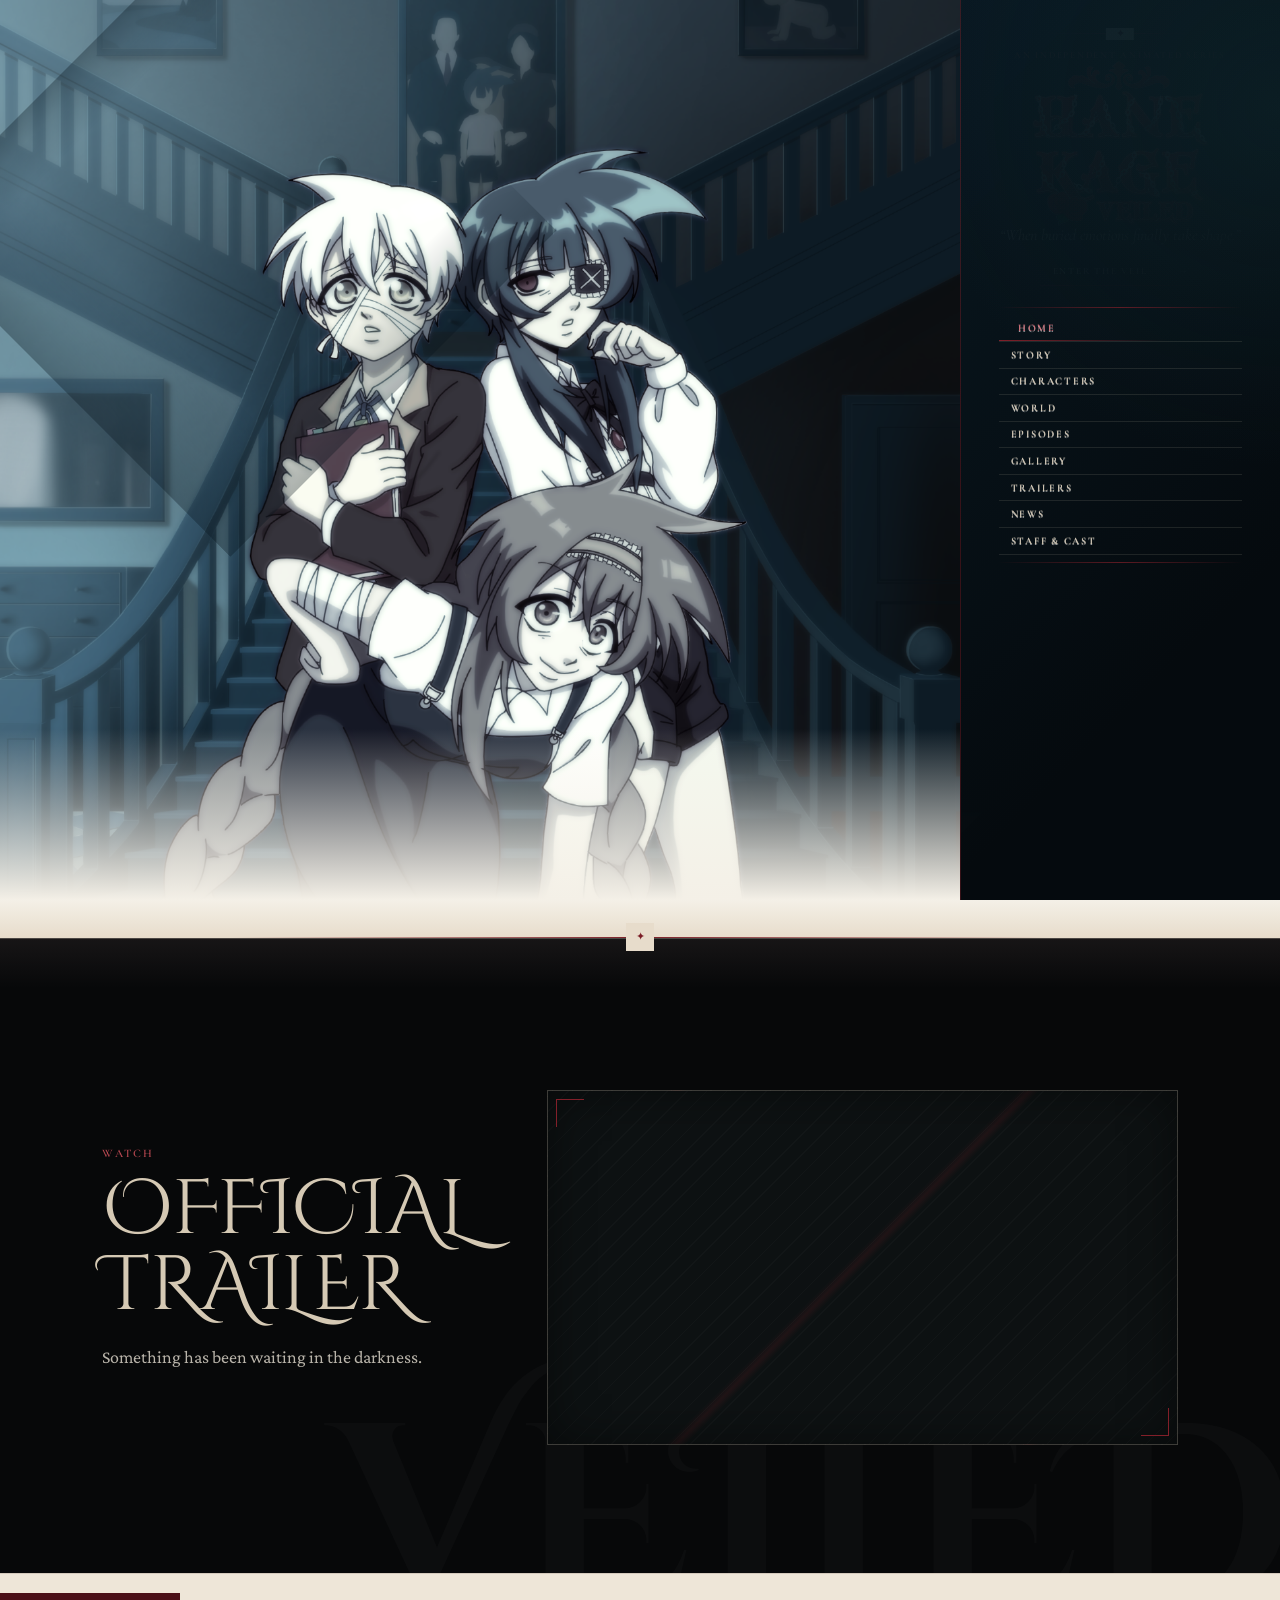
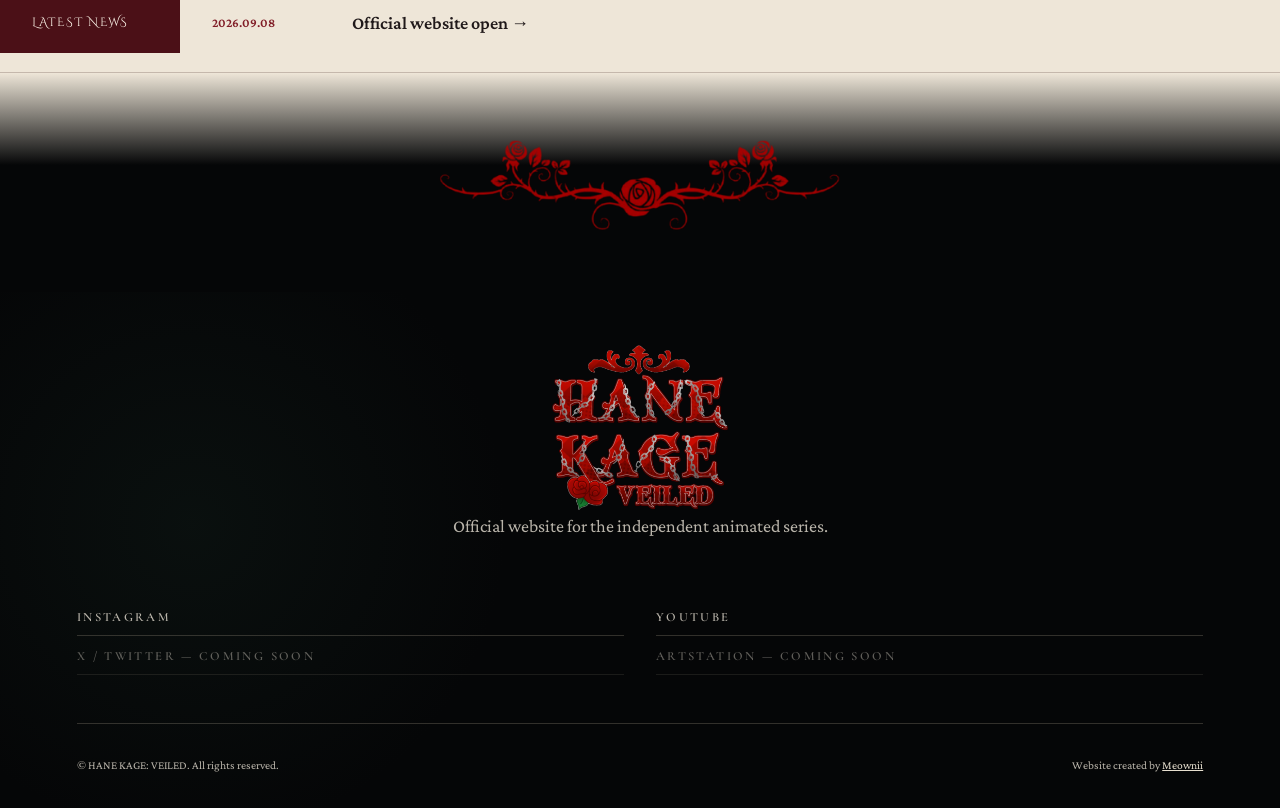
==== index.html @ f8c0b038 "Add files via upload" ====
<!DOCTYPE html>
<html lang="en">
<head>
  <meta charset="UTF-8">
  <meta name="viewport" content="width=device-width, initial-scale=1.0">
  <meta name="description" content="Official website for the independent animated series HANE KAGE: VEILED.">
  <meta name="theme-color" content="#07141d">
  <title>HANE KAGE: VEILED — Official Website</title>
  <!-- Preload the intro logo so its animation never begins before the image is ready. -->
  <link rel="preload" as="image" href="images/logo.png" fetchpriority="high">
  <link rel="preconnect" href="https://fonts.googleapis.com">
  <link rel="preconnect" href="https://fonts.gstatic.com" crossorigin>
  <link href="https://fonts.googleapis.com/css2?family=Cinzel+Decorative:wght@400;700&family=Cormorant+Garamond:ital,wght@0,400;0,500;0,600;1,400;1,500&family=Crimson+Pro:ital,wght@0,400;0,500;0,600;1,400&display=swap" rel="stylesheet">
  <link rel="stylesheet" href="css/style.css?v=20260919-dark-sidebar-v3">
  <link rel="stylesheet" href="css/responsive.css?v=20260919-dark-sidebar-v3">
</head>
<body class="home-page">
  <a class="skip-link" href="#home">Skip to content</a>

  <!-- FIRST-VISIT LOGO INTRO -->
  <div class="intro-screen" id="introScreen" aria-hidden="true">
    <img class="intro-logo" src="images/logo.png" alt="" decoding="sync" fetchpriority="high">
  </div>

  <header class="site-header site-header--home" id="siteHeader">
    <a class="header-mark" href="index.html" aria-label="Hane Kage: Veiled home">
      <span class="header-mark__crest" aria-hidden="true"><span>HK</span></span>
      <span class="header-mark__text">HANE KAGE<br><small>VEILED</small></span>
    </a>
    <button class="menu-toggle" type="button" aria-label="Open navigation" aria-expanded="false" aria-controls="primaryNav">
      <span></span><span></span><span></span>
    </button>
    <nav class="primary-nav" id="primaryNav" aria-label="Primary navigation">
      <a class="active" href="index.html">Home</a>
      <a href="main.html#story">Story</a>
      <a href="main.html#characters">Characters</a>
      <a href="main.html#world">World</a>
      <a href="main.html#episodes">Episodes</a>
      <a href="main.html#gallery">Gallery</a>
      <a href="main.html#trailers">Trailers</a>
      <a href="main.html#news">News</a>
      <a href="main.html#staff">Staff &amp; Cast</a>
    </nav>
  </header>

  <main id="home">
    <!-- HOME COVER IMAGE -->
    <section class="hero">
      <div class="hero__lines" aria-hidden="true"></div>
      <div class="hero__copy">
        <p class="eyebrow">An independent animated series</p>
        <!-- OFFICIAL HANE KAGE LOGO -->
        <img class="hero__logo" src="images/logo.png" alt="HANE KAGE: VEILED">
        <h1 class="visually-hidden">HANE KAGE: VEILED</h1>
        <blockquote>“When buried emotions finally take shape.”</blockquote>
        <a class="ornament-link" href="main.html#story">Enter the veil <span aria-hidden="true">→</span></a>
      </div>

      <div class="hero__visual" aria-label="Hane Kage: Veiled key visual">
        <img class="hero__keyvisual" src="images/home/home-cover.png" alt="Hane, Aishi and Seal inside the Kage Mansion" fetchpriority="high">
      </div>

    </section>

    <div class="home-transition" aria-hidden="true"><span>✦</span></div>

    <!-- HOME TRAILER FEATURE -->
    <section class="home-trailer section-dark" aria-labelledby="homeTrailerTitle">
      <div class="home-trailer__heading">
        <p class="eyebrow">Watch</p>
        <h2 id="homeTrailerTitle">Official Trailer</h2>
        <p>Something has been waiting in the darkness.</p>
      </div>
      <div class="trailer-poster">
        <!-- OFFICIAL TRAILER: replace only the video ID in the URL to update it later. -->
        <div class="placeholder placeholder--media" style="min-height:0; padding:0; aspect-ratio:16 / 9; overflow:hidden;">
          <iframe
            src="https://www.youtube-nocookie.com/embed/P8-jnPetMYs"
            title="HANE KAGE: VEILED — Official Trailer"
            style="display:block; width:100%; height:100%; border:0;"
            loading="lazy"
            allow="accelerometer; autoplay; clipboard-write; encrypted-media; gyroscope; picture-in-picture; web-share"
            referrerpolicy="strict-origin-when-cross-origin"
            allowfullscreen>
          </iframe>
        </div>
      </div>
    </section>

    <section class="home-news-strip" aria-label="Latest news">
      <span class="home-news-strip__title">Latest News</span>
      <time datetime="2026-09-08">2026.09.08</time>
      <a href="main.html#news">Official website open <span aria-hidden="true">→</span></a>
    </section>
  </main>

  <!-- ROSE SECTION DIVIDER: kept outside News so it never overlaps the update block -->
  <div class="rose-divider" aria-hidden="true">
    <img src="images/decorations/rose-divider.png" alt="">
  </div>

  <footer class="site-footer">
    <div class="footer-brand"><img src="images/logo.png" alt="HANE KAGE: VEILED"><p>Official website for the independent animated series.</p></div>
    <div class="footer-socials" aria-label="Social links">
      <a href="https://www.instagram.com/hanekage_veiled_oficial" target="_blank" rel="noopener noreferrer">Instagram</a>
      <a href="https://youtube.com/@hanekageanimation" target="_blank" rel="noopener noreferrer">YouTube</a>
      <span aria-disabled="true">X / Twitter — Coming Soon</span>
      <span aria-disabled="true">ArtStation — Coming Soon</span>
    </div>
    <div class="footer-legal">
      <span>© HANE KAGE: VEILED. All rights reserved.</span>
      <span>Website created by <a href="https://meownii0.neocities.org/" target="_blank" rel="noopener noreferrer">Meownii</a></span>
    </div>
  </footer>

  <script src="js/main.js?v=20260912-images"></script>
</body>
</html>
---- css/style.css ----
/* ==================================================
   HANE KAGE: VEILED — MAIN STYLES
   Edit the color variables below to retheme the site.
   ================================================== */
:root {
  --ink: #0b0c0d;
  --charcoal: #141719;
  --charcoal-2: #202427;
  --blood: #711f29;
  --blood-dark: #41151c;
  --petroleum: #173b42;
  --forest: #243b32;
  --silver: #aeb5b4;
  --paper: #f4f1e9;
  --aged: #d8d0bf;
  --white: #fff;
  --line: rgba(174, 181, 180, .32);
  --display: "Cinzel", Georgia, serif;
  --literary: "Libre Caslon Display", Georgia, serif;
  --body: "Inter", Arial, sans-serif;
  --header-height: 84px;
  --ease: cubic-bezier(.2, .75, .2, 1);
}

*, *::before, *::after { box-sizing: border-box; }
html { scroll-behavior: smooth; }
body { margin: 0; min-width: 320px; overflow-x: hidden; color: var(--ink); background: var(--paper); font-family: var(--body); font-size: 16px; line-height: 1.7; }
body.menu-open {
  position: fixed;
  left: 0;
  right: 0;
  width: 100%;
  overflow: hidden;
}
a { color: inherit; }
button, a { -webkit-tap-highlight-color: transparent; }
button { font: inherit; }
img { display: block; max-width: 100%; }
::selection { color: var(--white); background: var(--blood); }

.skip-link { position: fixed; z-index: 10000; left: 1rem; top: -5rem; padding: .7rem 1rem; color: var(--white); background: var(--blood); }
.skip-link:focus { top: 1rem; }
:focus-visible { outline: 2px solid #c65c65; outline-offset: 4px; }
.visually-hidden { position: absolute !important; width: 1px; height: 1px; overflow: hidden; clip: rect(0 0 0 0); white-space: nowrap; }

/* Styled placeholders show exactly where future artwork belongs. */
.placeholder { display: grid; place-items: center; min-height: 160px; padding: 1.5rem; border: 1px solid currentColor; color: #756f65; background: repeating-linear-gradient(135deg, rgba(10,12,13,.025) 0 1px, transparent 1px 13px); font: 600 clamp(.68rem, 1vw, .82rem)/1.4 var(--display); letter-spacing: .13em; text-align: center; }
.placeholder--dark { color: var(--aged); background-color: var(--ink); }

/* INTRO */
.intro-screen { position: fixed; inset: 0; z-index: 9999; display: grid; place-items: center; color: var(--aged); background: var(--ink); opacity: 0; visibility: hidden; pointer-events: none; }
.intro-screen.play { visibility: visible; animation: introCurtain 3.2s var(--ease) forwards; }
.intro-logo { width: min(520px, 72vw); min-height: 180px; opacity: 0; }
.intro-screen.play .intro-logo { animation: introLogo 2.7s var(--ease) forwards; }
@keyframes introCurtain { 0%, 82% { opacity: 1; } 100% { opacity: 0; visibility: hidden; } }
@keyframes introLogo { 0%, 8% { opacity: 0; filter: blur(8px); transform: scale(.98); } 36%, 69% { opacity: 1; filter: blur(0); transform: scale(1); text-shadow: 0 0 30px rgba(255,255,255,.16); } 100% { opacity: 0; } }

/* HEADER AND NAVIGATION */
.site-header { position: relative; z-index: 100; display: flex; align-items: center; justify-content: space-between; min-height: var(--header-height); padding: .8rem clamp(1.2rem, 4vw, 4.5rem); }
.site-header--home { position: absolute; inset: 0 0 auto; color: var(--ink); }
.site-header--inner { position: sticky; top: 0; color: var(--aged); background: rgba(11,12,13,.96); border-bottom: 1px solid var(--line); backdrop-filter: blur(12px); }
.header-mark { display: flex; align-items: center; gap: .75rem; text-decoration: none; font: 600 .85rem/1.05 var(--display); letter-spacing: .12em; }
.header-mark__crest { display: grid; place-items: center; width: 44px; height: 44px; border: 1px solid currentColor; transform: rotate(45deg); font-size: .66rem; letter-spacing: .04em; }
.header-mark__crest::first-line { transform: rotate(-45deg); }
.header-mark__text small { font-size: .65rem; letter-spacing: .38em; color: var(--blood); }
.primary-nav { display: flex; align-items: center; gap: clamp(.75rem, 1.8vw, 1.8rem); }
.primary-nav a { position: relative; padding: .7rem 0; text-decoration: none; text-transform: uppercase; font: 600 .68rem/1 var(--display); letter-spacing: .13em; }
.primary-nav a::after { content: ""; position: absolute; left: 50%; bottom: .28rem; width: 0; height: 1px; background: var(--blood); transition: width .3s var(--ease), left .3s var(--ease); }
.primary-nav a:hover::after, .primary-nav a.active::after { left: 0; width: 100%; }
.menu-toggle { display: none; width: 48px; height: 48px; padding: 11px; border: 1px solid currentColor; color: inherit; background: transparent; cursor: pointer; }
.menu-toggle span { display: block; width: 100%; height: 1px; margin: 6px 0; background: currentColor; transition: .3s var(--ease); }

/* HOME — white by request until the key art is finished. */
.hero { position: relative; display: grid; grid-template-columns: minmax(280px, .88fr) 1.12fr; min-height: 100svh; padding: calc(var(--header-height) + 5rem) clamp(1.2rem, 6vw, 7rem) 5rem; overflow: hidden; background: #fff; }
.hero::before { content: ""; position: absolute; inset: 0; opacity: .6; pointer-events: none; background-image: linear-gradient(rgba(12,13,14,.035) 1px, transparent 1px), linear-gradient(90deg, rgba(12,13,14,.035) 1px, transparent 1px); background-size: 42px 42px; mask-image: linear-gradient(to right, #000, transparent 70%); }
.hero__lines { position: absolute; inset: 12% auto 6% 4.5%; width: 1px; background: var(--ink); }
.hero__lines::before, .hero__lines::after { content: ""; position: absolute; left: -4px; width: 9px; height: 9px; border: 1px solid var(--ink); transform: rotate(45deg); background: #fff; }
.hero__lines::before { top: 0; } .hero__lines::after { bottom: 0; }
.hero__copy { position: relative; z-index: 2; align-self: center; padding-right: clamp(1rem, 5vw, 5rem); }
.eyebrow { margin: 0 0 .8rem; color: var(--blood); font: 600 .72rem/1.4 var(--display); letter-spacing: .22em; text-transform: uppercase; }
.hero__logo { width: min(100%, 560px); min-height: clamp(150px, 22vw, 270px); margin: 1.5rem 0; color: var(--ink); background-color: rgba(255,255,255,.72); }
.hero blockquote { max-width: 440px; margin: 2rem 0; font: italic clamp(1.35rem, 2.3vw, 2.2rem)/1.25 var(--literary); }
.ornament-link, .ornament-button { display: inline-flex; align-items: center; gap: 2rem; padding: .85rem 1.1rem; border: 0; border-left: 3px solid var(--blood); text-decoration: none; text-transform: uppercase; font: 600 .72rem/1 var(--display); letter-spacing: .16em; background: transparent; cursor: pointer; }
.ornament-link:hover { color: var(--blood); }
.hero__visual { position: relative; z-index: 1; display: grid; place-items: center; align-self: stretch; min-height: 62vh; color: #706e69; border: 1px solid #a9a59e; background: #fff; font: 600 clamp(.72rem, 1.2vw, .95rem)/1.6 var(--display); letter-spacing: .16em; text-align: center; clip-path: polygon(7% 0, 100% 0, 100% 93%, 93% 100%, 0 100%, 0 7%); }
.hero__visual::before, .hero__visual::after { content: ""; position: absolute; width: 28%; aspect-ratio: 1; border: 1px solid var(--blood); opacity: .32; transform: rotate(45deg); }
.hero__visual::before { top: -18%; right: -10%; } .hero__visual::after { bottom: -22%; left: -8%; }
.hero__chapter { position: absolute; right: 1rem; top: 42%; display: flex; align-items: center; gap: .8rem; writing-mode: vertical-rl; text-transform: uppercase; font: .6rem/1 var(--display); letter-spacing: .18em; }
.hero__chapter strong { color: var(--blood); font-size: 1.6rem; }
.hero__scroll { position: absolute; bottom: 1.5rem; left: 50%; color: #686868; font: .6rem/1 var(--display); letter-spacing: .2em; text-transform: uppercase; }

.section-dark { color: var(--aged); background: var(--ink); }
.home-trailer { position: relative; display: grid; grid-template-columns: .65fr 1.35fr; gap: clamp(2rem, 6vw, 7rem); padding: clamp(5rem, 10vw, 10rem) clamp(1.2rem, 8vw, 9rem); overflow: hidden; }
.home-trailer::after { content: "VEILED"; position: absolute; right: -1rem; bottom: -5rem; color: rgba(255,255,255,.025); font: 700 clamp(7rem, 20vw, 18rem)/1 var(--display); }
.section-number { position: absolute; top: 2rem; left: 2.5rem; color: #4d5555; font: .75rem/1 var(--display); letter-spacing: .3em; }
.home-trailer h2 { margin: 0; font: 500 clamp(2.7rem, 6vw, 6.5rem)/.98 var(--display); text-transform: uppercase; }
.home-trailer__heading { align-self: center; position: relative; z-index: 2; }
.home-trailer__heading > p:last-child { max-width: 390px; color: var(--silver); }
.trailer-poster { position: relative; z-index: 2; display: block; color: var(--aged); text-decoration: none; }
.placeholder--media { min-height: clamp(280px, 42vw, 580px); color: var(--aged); border-color: #687070; background-color: #111719; }
.play-button { position: absolute; left: 50%; top: 50%; display: grid; place-items: center; width: 82px; height: 82px; border: 1px solid var(--aged); border-radius: 50%; color: var(--white); background: rgba(113,31,41,.8); transform: translate(-50%,-50%); transition: transform .35s var(--ease), background .35s; }
.trailer-poster:hover .play-button { transform: translate(-50%,-50%) scale(1.08); background: var(--blood); }
.trailer-poster__label { position: absolute; right: 1rem; bottom: 1rem; text-transform: uppercase; font: .7rem/1 var(--display); letter-spacing: .16em; }
.home-news-strip { display: grid; grid-template-columns: 180px 140px 1fr; align-items: center; min-height: 100px; border-bottom: 1px solid #d0cbc0; background: var(--paper); }
.home-news-strip > * { padding: 1.5rem 2rem; }
.home-news-strip__title { color: var(--white); background: var(--blood-dark); text-transform: uppercase; font: .72rem/1 var(--display); letter-spacing: .15em; }
.home-news-strip time { color: var(--blood); font-size: .8rem; }
.home-news-strip a { text-decoration: none; }

/* INTERNAL ARCHIVE */
.archive-page { color: var(--aged); background: var(--ink); }
.archive { position: relative; min-height: 80vh; padding-left: 44px; background-image: radial-gradient(circle at 83% 18%, rgba(23,59,66,.28), transparent 28%), linear-gradient(135deg, transparent 48%, rgba(255,255,255,.018) 49%, transparent 50%); }
.archive-rail { position: fixed; z-index: 20; left: 0; top: var(--header-height); bottom: 0; display: flex; align-items: center; justify-content: center; gap: 1rem; width: 44px; color: #6d7473; border-right: 1px solid var(--line); background: var(--ink); writing-mode: vertical-rl; font: .58rem/1 var(--display); letter-spacing: .18em; }
.archive-rail i { display: block; width: 1px; height: 70px; background: var(--blood); }
.content-section { min-height: 80vh; padding: clamp(4rem, 7vw, 8rem) clamp(1.25rem, 8vw, 9rem); animation: sectionIn .55s var(--ease); }
.content-section[hidden] { display: none; }
@keyframes sectionIn { from { opacity: 0; transform: translateY(10px); } to { opacity: 1; transform: none; } }
.section-hero { position: relative; margin-bottom: clamp(3rem, 6vw, 6rem); padding-bottom: 2rem; border-bottom: 1px solid var(--line); }
.section-hero::after { content: ""; position: absolute; left: 0; bottom: -1px; width: min(180px, 28vw); height: 2px; background: var(--blood); }
.section-hero h1 { margin: 0; color: var(--paper); font: 500 clamp(3.4rem, 9vw, 9rem)/.9 var(--display); letter-spacing: -.04em; text-transform: uppercase; }
.section-hero blockquote { position: absolute; right: 0; bottom: 1.8rem; max-width: 410px; margin: 0; color: var(--silver); font: italic clamp(1.15rem, 2vw, 1.65rem)/1.25 var(--literary); text-align: right; }

/* STORY */
.story-layout { display: grid; grid-template-columns: .8fr 1.2fr; gap: clamp(2rem, 6vw, 7rem); align-items: start; }
.story-lead { align-self: center; color: var(--paper); font: clamp(1.25rem, 2.2vw, 2rem)/1.45 var(--literary); }
.story-lead p:first-child::first-letter { float: left; margin: .12em .12em 0 0; color: var(--blood); font: 5rem/.75 var(--display); }
.placeholder--story { min-height: 520px; color: var(--silver); background-color: #111719; }
.story-intro { grid-column: 1 / -1; display: grid; grid-template-columns: 45px 1fr; gap: 2rem; max-width: 900px; margin: 3rem auto; }
.vertical-label { padding-top: .3rem; border-right: 1px solid var(--blood); writing-mode: vertical-rl; color: var(--blood); font: .65rem/1 var(--display); letter-spacing: .22em; text-transform: uppercase; }
.story-intro p { color: var(--silver); }
.story-meta { display: grid; grid-template-columns: 1fr 1fr; gap: 1px; margin-top: 5rem; background: var(--line); border: 1px solid var(--line); }
.story-meta > div { padding: 2rem; background: var(--ink); }
.story-meta h2 { margin: 0 0 .8rem; color: var(--paper); font: 500 1.2rem/1 var(--display); text-transform: uppercase; }
.story-meta p { margin: 0; color: var(--silver); }

/* CHARACTERS */
.character-stage { display: grid; grid-template-columns: 1.15fr .85fr; min-height: 650px; border: 1px solid var(--line); background: linear-gradient(125deg, #13191b, #0d0e0f 58%); }
.character-stage__image { position: relative; display: grid; place-items: center; min-height: 650px; overflow: hidden; color: var(--silver); border-right: 1px solid var(--line); background: repeating-linear-gradient(135deg, rgba(255,255,255,.025) 0 1px, transparent 1px 16px); font: .78rem/1.5 var(--display); letter-spacing: .15em; text-align: center; transition: opacity .2s; }
.character-stage__image.switching, .character-stage__info.switching { opacity: .1; }
.character-stage__image::after { content: "CHARACTER VISUAL"; position: absolute; left: 1rem; bottom: 1rem; color: #59605e; writing-mode: vertical-rl; font: .58rem/1 var(--display); letter-spacing: .17em; }
.character-stage__info { align-self: center; padding: clamp(2rem, 5vw, 5rem); transition: opacity .2s; }
.character-index { color: #68706f; font: .65rem/1 var(--display); letter-spacing: .22em; }
.character-stage h2 { margin: .3rem 0 1.5rem; color: var(--paper); font: 500 clamp(2.6rem, 5vw, 5.8rem)/.95 var(--display); }
.character-stage__info > p:not(.eyebrow) { color: var(--silver); }
.character-facts { margin: 2rem 0; border-top: 1px solid var(--line); }
.character-facts div { display: grid; grid-template-columns: 90px 1fr; padding: .75rem 0; border-bottom: 1px solid var(--line); }
.character-facts dt { color: var(--blood); font: .65rem/1.5 var(--display); letter-spacing: .12em; text-transform: uppercase; }
.character-facts dd { margin: 0; color: var(--paper); }
.character-controls { display: flex; justify-content: space-between; gap: 1rem; }
.character-controls button { padding: .8rem 0; border: 0; color: var(--aged); background: transparent; text-transform: uppercase; font: .65rem/1 var(--display); letter-spacing: .12em; cursor: pointer; }
.character-controls button:hover { color: #d46770; }
.character-selectors { display: grid; grid-template-columns: repeat(4, 1fr); gap: 1px; margin-top: 1px; background: var(--line); }
.character-selector { position: relative; min-height: 180px; padding: 1rem; overflow: hidden; border: 0; color: var(--aged); background: var(--charcoal); text-align: left; cursor: pointer; }
.character-selector::before { content: "INSERT CHARACTER THUMBNAIL HERE"; display: grid; place-items: center; min-height: 100px; margin-bottom: .8rem; color: #68706f; border: 1px solid var(--line); font: .55rem/1.4 var(--display); letter-spacing: .1em; text-align: center; }
.character-selector strong { display: block; font: 500 .85rem/1.3 var(--display); text-transform: uppercase; }
.character-selector small { color: var(--silver); }
.character-selector.active { background: var(--blood-dark); }
.character-selector.active::after { content: ""; position: absolute; inset: 0; border: 1px solid #a15058; pointer-events: none; }

/* WORLD */
.world-grid { display: grid; grid-template-columns: repeat(12, 1fr); gap: clamp(1.2rem, 3vw, 3rem); }
.world-entry { grid-column: span 4; position: relative; margin: 0; padding: 1.2rem; border-top: 1px solid var(--line); background: linear-gradient(to bottom, rgba(255,255,255,.03), transparent); transition: transform .3s var(--ease), border-color .3s; }
.world-entry:nth-child(4), .world-entry:nth-child(5) { grid-column: span 6; }
.world-entry:hover { transform: translateY(-6px); border-color: var(--blood); }
.world-entry > span { color: var(--blood); font: .65rem/1 var(--display); }
.world-entry h2 { margin: 1.3rem 0 .6rem; color: var(--paper); font: 500 clamp(1.4rem, 2vw, 2.1rem)/1.1 var(--display); text-transform: uppercase; }
.world-entry p { color: var(--silver); }
.placeholder--world { min-height: 190px; margin-top: 1rem; color: #6f7776; background: #111719; }
.world-image { width: 100%; aspect-ratio: 16 / 9; margin-top: 1rem; border: 1px solid var(--line); background: #111719; object-fit: contain; object-position: center; }

/* EPISODES */
.episode-list { border-top: 1px solid var(--line); }
.episode-card { display: grid; grid-template-columns: 110px minmax(200px, 330px) 1fr; gap: clamp(1.5rem, 4vw, 4rem); padding: 2.2rem 0; border-bottom: 1px solid var(--line); }
.episode-number { color: var(--blood); font: 500 clamp(2rem, 4vw, 4rem)/1 var(--display); }
.episode-thumb { min-height: 180px; color: #6f7776; background: #111719; }
.episode-info span { color: var(--silver); font: .65rem/1 var(--display); letter-spacing: .14em; text-transform: uppercase; }
.episode-info h2 { margin: .55rem 0; color: var(--paper); font: 500 clamp(1.5rem, 3vw, 2.6rem)/1.1 var(--display); text-transform: uppercase; }
.episode-info p { color: var(--silver); }

/* GALLERY */
.gallery-grid { display: grid; grid-template-columns: repeat(12, 1fr); gap: 1rem; }
.gallery-item { grid-column: span 4; position: relative; min-height: 330px; padding: 0; border: 1px solid var(--line); color: var(--aged); background: #111719; cursor: pointer; overflow: hidden; }
.gallery-item:nth-child(1), .gallery-item:nth-child(5) { grid-column: span 8; }
.gallery-item span { position: absolute; inset: 0; display: grid; place-items: center; padding: 1rem; font: .65rem/1.5 var(--display); letter-spacing: .14em; }
.gallery-item::after { content: "+"; position: absolute; right: 1rem; bottom: .5rem; color: var(--paper); font-size: 2rem; transition: transform .3s; }
.gallery-item:hover::after { transform: rotate(90deg); }
.lightbox { position: fixed; z-index: 1000; inset: 0; display: grid; grid-template-columns: 70px minmax(0, 1fr) 70px; grid-template-rows: 1fr auto; align-items: center; gap: 1rem; padding: clamp(1rem, 4vw, 4rem); color: var(--aged); background: rgba(5,6,7,.97); }
.lightbox[hidden] { display: none; }
.lightbox__image { grid-column: 2; min-height: min(70vh, 700px); display: grid; place-items: center; border: 1px solid var(--line); font: .75rem/1.5 var(--display); letter-spacing: .15em; }
.lightbox p { grid-column: 2; margin: 0; text-align: center; }
.lightbox button { border: 1px solid var(--line); color: var(--aged); background: transparent; cursor: pointer; }
.lightbox__close { position: absolute; right: 1.5rem; top: 1.5rem; width: 46px; height: 46px; font-size: 1.5rem; }
.lightbox__previous, .lightbox__next { width: 56px; height: 56px; }

/* TRAILERS */
.trailer-feature { display: grid; grid-template-columns: 1.4fr .6fr; gap: clamp(2rem, 5vw, 5rem); align-items: center; }
.placeholder--video { min-height: clamp(300px, 42vw, 600px); color: var(--silver); background: #111719; }
.trailer-feature h2 { margin: .4rem 0; color: var(--paper); font: 500 clamp(2rem, 4vw, 4rem)/1 var(--display); text-transform: uppercase; }
.ornament-button { margin-top: 1rem; color: var(--silver); }
.ornament-button:disabled { opacity: .5; cursor: not-allowed; }
.teaser-list { margin-top: 5rem; border-top: 1px solid var(--line); }
.teaser-list div { display: grid; grid-template-columns: 70px 1fr auto; align-items: center; gap: 1rem; padding: 1.3rem 0; border-bottom: 1px solid var(--line); }
.teaser-list span { color: var(--blood); }
.teaser-list strong { font-family: var(--display); text-transform: uppercase; }
.teaser-list em { color: var(--silver); font-style: normal; font-size: .78rem; text-transform: uppercase; }

/* NEWS */
.news-list { display: grid; gap: 1px; background: var(--line); border: 1px solid var(--line); }
.news-card { display: grid; grid-template-columns: 180px 1fr minmax(220px, 360px); gap: 2rem; padding: 2rem; background: var(--ink); }
.news-card time { color: var(--blood); font: .72rem/1.5 var(--display); letter-spacing: .1em; }
.news-card h2 { margin: 0 0 .75rem; color: var(--paper); font: 500 clamp(1.35rem, 2.2vw, 2rem)/1.2 var(--display); }
.news-card p { margin: 0; color: var(--silver); }
.news-image { min-height: 180px; color: #6f7776; background: #111719; }
.news-image.has-image { background-position: center; background-size: cover; }

/* CREDITS */
.credits-layout { display: grid; grid-template-columns: 1fr 1fr; gap: clamp(3rem, 8vw, 9rem); }
.credits-column > h2 { margin: 0 0 2rem; padding-bottom: 1rem; color: var(--paper); border-bottom: 1px solid var(--blood); font: 500 clamp(2.5rem, 5vw, 5rem)/1 var(--display); text-transform: uppercase; }
.credits-column h3 { margin: 3rem 0 1rem; color: var(--silver); font: .75rem/1 var(--display); letter-spacing: .18em; text-transform: uppercase; }
.credit-list { margin: 0; }
.credit-list div { padding: 1rem 0; border-bottom: 1px solid var(--line); }
.credit-list dt { color: var(--blood); font: .65rem/1.4 var(--display); letter-spacing: .13em; text-transform: uppercase; }
.credit-list dd { margin: .3rem 0 0; color: var(--paper); font-family: var(--literary); font-size: 1.2rem; line-height: 1.35; }
.credit-list--cast div { display: grid; grid-template-columns: 1fr 1fr; }
.credit-list--cast dd { margin: 0; text-align: right; }
.staff-photos { display: flex; justify-content: flex-end; min-height: 360px; margin-top: 6rem; padding: 3rem 2rem; overflow: hidden; }
.staff-photos .placeholder { width: min(280px, 30vw); min-height: 260px; color: var(--silver); background: #161b1c; box-shadow: 0 20px 50px rgba(0,0,0,.4); transform: rotate(-7deg); }
.staff-photos .placeholder:nth-child(2) { z-index: 2; transform: translate(-25px, 35px) rotate(4deg); }
.staff-photos .placeholder:nth-child(3) { transform: translate(-50px, -18px) rotate(10deg); }

/* FOOTER */
.site-footer { display: grid; grid-template-columns: 1fr 1fr; gap: 3rem; padding: clamp(3rem, 7vw, 7rem) clamp(1.2rem, 6vw, 7rem) 2rem; color: var(--silver); border-top: 1px solid var(--line); background: #08090a; }
.site-footer strong { color: var(--paper); font: 500 clamp(1.4rem, 2.5vw, 2.6rem)/1 var(--display); }
.site-footer p { max-width: 400px; }
.footer-socials { display: grid; grid-template-columns: 1fr 1fr; gap: .7rem 2rem; align-content: start; }
.footer-socials a, .footer-socials span { padding-bottom: .5rem; border-bottom: 1px solid var(--line); text-decoration: none; font: .7rem/1.5 var(--display); letter-spacing: .1em; text-transform: uppercase; }
.footer-socials a:hover { color: var(--paper); border-color: var(--blood); }
.footer-socials span { opacity: .5; }
.footer-legal { grid-column: 1 / -1; display: flex; justify-content: space-between; gap: 1rem; padding-top: 2rem; border-top: 1px solid var(--line); font-size: .72rem; }
.footer-legal a { color: var(--paper); }

@media (prefers-reduced-motion: reduce) {
  html { scroll-behavior: auto; }
  *, *::before, *::after { animation-duration: .01ms !important; animation-iteration-count: 1 !important; transition-duration: .01ms !important; }
}

/* ==================================================
   SECOND DESIGN PASS — GOTHIC ANIME / MEDIEVAL ARCHIVE
   This layer preserves the original layout and systems while
   strengthening typography, atmosphere, ornaments and motion.
   ================================================== */
:root {
  --ink: #070809;
  --charcoal: #101315;
  --charcoal-2: #191e20;
  --blood: #821f29;
  --blood-dark: #3b0c13;
  --petroleum: #15383e;
  --forest: #182d25;
  --silver: #b9b4aa;
  --paper: #e8e0d0;
  --aged: #d5c9b4;
  --line: rgba(190, 178, 157, .24);
  --display: "Cinzel Decorative", Georgia, serif;
  --literary: "Cormorant Garamond", Georgia, serif;
  --body: "Crimson Pro", Georgia, serif;
}

body {
  color: var(--aged);
  background-color: var(--ink);
  background-image:
    radial-gradient(circle at 15% 25%, rgba(21, 56, 62, .17), transparent 28rem),
    radial-gradient(circle at 85% 75%, rgba(24, 45, 37, .15), transparent 30rem),
    repeating-linear-gradient(115deg, rgba(255,255,255,.012) 0 1px, transparent 1px 8px);
  font-family: var(--body);
  font-size: 1.125rem;
  line-height: 1.72;
}

.eyebrow,
.primary-nav a,
.ornament-link,
.ornament-button,
.character-controls button,
.footer-socials a,
.footer-socials span {
  font-family: var(--literary);
  font-weight: 600;
  letter-spacing: .19em;
}

.placeholder {
  position: relative;
  color: #928b7d;
  border: 1px solid rgba(185, 174, 154, .28);
  background-color: #0d1112;
  background-image:
    linear-gradient(135deg, transparent 0 48%, rgba(130,31,41,.16) 49%, transparent 50%),
    repeating-linear-gradient(135deg, rgba(255,255,255,.02) 0 1px, transparent 1px 14px);
  box-shadow: inset 0 0 45px rgba(0,0,0,.46);
}
.placeholder::before,
.placeholder::after {
  content: "";
  position: absolute;
  width: 28px;
  height: 28px;
  pointer-events: none;
}
.placeholder::before { left: 8px; top: 8px; border-left: 1px solid var(--blood); border-top: 1px solid var(--blood); }
.placeholder::after { right: 8px; bottom: 8px; border-right: 1px solid var(--blood); border-bottom: 1px solid var(--blood); }

/* Atmospheric logo intro */
.intro-screen { overflow: hidden; background: #030405; }
.intro-screen::before { content: ""; position: absolute; inset: 0; background: radial-gradient(circle, rgba(130,31,41,.18), transparent 37%); opacity: 0; animation: introAura 3s ease forwards; }
.intro-logo { position: relative; z-index: 2; width: min(560px, 72vw); height: auto; max-height: 68vh; object-fit: contain; opacity: 0; filter: blur(7px) drop-shadow(0 0 0 rgba(140,20,30,0)); }
.intro-screen.play .intro-logo { animation: introLogoGothic 2.8s cubic-bezier(.22,.65,.3,1) forwards; }
.intro-ornament { position: absolute; z-index: 1; width: min(690px, 84vw); height: 1px; background: linear-gradient(90deg, transparent, rgba(151,38,47,.9), transparent); transform: scaleX(0); animation: introLine 2.8s ease forwards; }
@keyframes introLogoGothic {
  0%, 8% { opacity: 0; filter: blur(8px) drop-shadow(0 0 0 rgba(140,20,30,0)); }
  37% { opacity: 1; filter: blur(0) drop-shadow(0 0 10px rgba(140,20,30,.15)); }
  48%, 73% { opacity: 1; filter: blur(0) drop-shadow(0 0 24px rgba(140,20,30,.38)); }
  100% { opacity: 0; filter: blur(2px) drop-shadow(0 0 8px rgba(140,20,30,.15)); }
}
@keyframes introAura { 20% { opacity: 0; } 55%, 74% { opacity: 1; } 100% { opacity: 0; } }
@keyframes introLine { 20% { transform: scaleX(0); opacity: 0; } 48%, 76% { transform: scaleX(1); opacity: .8; } 100% { opacity: 0; } }

/* Straight antique monogram instead of the tilted diamond */
.header-mark { gap: .9rem; font-family: var(--display); }
.header-mark__crest {
  position: relative;
  display: grid;
  place-items: center;
  width: 48px;
  height: 52px;
  border: 1px solid currentColor;
  border-radius: 0;
  transform: none;
  clip-path: polygon(16% 0, 84% 0, 100% 16%, 100% 80%, 50% 100%, 0 80%, 0 16%);
  font-family: var(--literary);
}
.header-mark__crest::before { content: ""; position: absolute; inset: 4px; border: 1px solid rgba(130,31,41,.75); clip-path: inherit; }
.header-mark__crest::after { content: "✦"; position: absolute; bottom: -3px; color: var(--blood); background: var(--ink); font-size: .62rem; line-height: 1; }
.site-header--home .header-mark__crest::after { background: #070809; }
.header-mark__crest span { position: relative; z-index: 1; font-size: .78rem; letter-spacing: .06em; }
.header-mark__text { letter-spacing: .1em; }
.header-mark__text small { color: #b13b45; font-family: var(--literary); letter-spacing: .38em; }
.site-header--home { color: var(--aged); background: linear-gradient(to bottom, rgba(4,5,6,.88), transparent); }
.site-header--inner { background: rgba(5,6,7,.94); border-image: linear-gradient(90deg, transparent, rgba(130,31,41,.75), transparent) 1; }

.primary-nav::before,
.primary-nav::after { content: ""; width: 34px; height: 1px; background: linear-gradient(90deg, transparent, var(--blood)); }
.primary-nav::after { background: linear-gradient(90deg, var(--blood), transparent); }
.primary-nav a { font-size: .72rem; }
.primary-nav a::after { background: linear-gradient(90deg, transparent, var(--blood), transparent); }

.menu-toggle {
  position: relative;
  width: 52px;
  height: 52px;
  border: 1px solid rgba(213,201,180,.7);
  clip-path: polygon(9px 0, 100% 0, 100% calc(100% - 9px), calc(100% - 9px) 100%, 0 100%, 0 9px);
}
.menu-toggle::before { content: ""; position: absolute; inset: 4px; border: 1px solid rgba(130,31,41,.72); pointer-events: none; }
.menu-toggle::after { content: "✦"; position: absolute; left: 50%; top: -7px; padding: 0 3px; color: var(--blood); background: var(--ink); font-size: .65rem; transform: translateX(-50%); }
.menu-toggle span { width: 72%; margin: 6px auto; background: linear-gradient(90deg, transparent, currentColor, transparent); }

/* Immersive full-viewport Home composition */
.home-page { color: var(--aged); background: var(--ink); }
.hero {
  display: block;
  min-height: 100svh;
  padding: 0;
  color: var(--aged);
  background:
    linear-gradient(90deg, rgba(4,5,6,.97) 0%, rgba(4,5,6,.76) 34%, rgba(4,5,6,.25) 66%, rgba(4,5,6,.72) 100%),
    radial-gradient(circle at 72% 46%, rgba(21,56,62,.27), transparent 34%),
    #070809;
}
.hero::before {
  opacity: .55;
  background-image:
    linear-gradient(rgba(190,178,157,.026) 1px, transparent 1px),
    linear-gradient(90deg, rgba(190,178,157,.026) 1px, transparent 1px),
    radial-gradient(circle at center, transparent 46%, rgba(0,0,0,.65) 100%);
  background-size: 52px 52px, 52px 52px, auto;
  mask-image: none;
}
.hero::after { content: ""; position: absolute; inset: auto 0 0; z-index: 2; height: 24%; background: linear-gradient(transparent, var(--ink)); pointer-events: none; }
.hero__visual {
  position: absolute;
  z-index: 1;
  inset: 0;
  display: grid;
  align-items: center;
  justify-items: end;
  min-height: 100%;
  padding: 10rem 10vw 7rem 47vw;
  color: rgba(213,201,180,.58);
  border: 0;
  clip-path: none;
  background:
    radial-gradient(ellipse at 72% 48%, rgba(21,56,62,.26), transparent 42%),
    repeating-linear-gradient(135deg, rgba(255,255,255,.012) 0 1px, transparent 1px 17px);
  box-shadow: none;
  font-family: var(--literary);
  font-size: .9rem;
  letter-spacing: .2em;
}
.hero__visual::before { top: 13%; right: 5%; width: min(36vw, 560px); border-color: rgba(130,31,41,.22); }
.hero__visual::after { left: auto; right: 16%; bottom: -31%; width: min(28vw, 420px); border-color: rgba(24,45,37,.6); }
.hero__visual span { position: relative; padding: 1.5rem 0; border-top: 1px solid rgba(213,201,180,.23); border-bottom: 1px solid rgba(213,201,180,.23); text-shadow: 0 2px 8px #000; }
.hero__copy { position: absolute; z-index: 4; left: clamp(2rem, 7vw, 8rem); top: 51%; width: min(43vw, 600px); padding: 0; transform: translateY(-45%); }
.hero__copy::before { content: ""; position: absolute; left: -2rem; top: -3rem; width: 76px; height: 76px; border-left: 1px solid rgba(130,31,41,.8); border-top: 1px solid rgba(130,31,41,.8); }
.hero__logo { display: block; width: min(100%, 540px); height: auto; max-height: 49vh; margin: -2rem 0 -1.5rem; object-fit: contain; object-position: left center; filter: drop-shadow(0 12px 18px rgba(0,0,0,.55)) drop-shadow(0 0 13px rgba(130,31,41,.14)); }
.hero blockquote { max-width: 470px; margin: 1.2rem 0 1.8rem; color: var(--paper); font-family: var(--literary); font-size: clamp(1.5rem, 2.35vw, 2.3rem); }
.hero .eyebrow { color: #c07075; }
.ornament-link { color: var(--aged); border-left-color: var(--blood); }
.hero__chapter { z-index: 5; color: var(--silver); }
.hero__scroll { z-index: 5; color: #aaa093; }
.hero__lines { z-index: 4; background: linear-gradient(var(--blood), var(--aged), transparent); }
.hero__lines::before, .hero__lines::after { border-color: var(--blood); background: var(--ink); }

/* Initial Home staging */
.home-page .hero__logo,
.home-page .hero blockquote,
.home-page .hero .eyebrow,
.home-page .hero .ornament-link,
.home-page .site-header { opacity: 0; }
.home-page.home-ready .hero__logo { animation: homeLogoIn 1s var(--ease) .05s forwards; }
.home-page.home-ready .hero .eyebrow { animation: textLift .75s var(--ease) .35s forwards; }
.home-page.home-ready .hero blockquote { animation: textLift .85s var(--ease) .52s forwards; }
.home-page.home-ready .hero .ornament-link { animation: textLift .8s var(--ease) .7s forwards; }
.home-page.home-ready .site-header { animation: softFade .8s ease .85s forwards; }
@keyframes homeLogoIn { from { opacity: 0; transform: translateY(12px); filter: blur(4px) drop-shadow(0 0 18px rgba(130,31,41,.5)); } to { opacity: 1; transform: none; filter: blur(0) drop-shadow(0 12px 18px rgba(0,0,0,.55)); } }
@keyframes textLift { from { opacity: 0; transform: translateY(14px); } to { opacity: 1; transform: none; } }
@keyframes softFade { from { opacity: 0; } to { opacity: 1; } }

/* Section ornaments and richer transitions */
.archive { background-image:
  radial-gradient(circle at 83% 18%, rgba(21,56,62,.25), transparent 28%),
  radial-gradient(circle at 15% 82%, rgba(24,45,37,.17), transparent 32%),
  repeating-linear-gradient(115deg, rgba(255,255,255,.012) 0 1px, transparent 1px 9px); }
.content-section::before { content: "✦"; display: block; margin-bottom: 2.2rem; color: var(--blood); font-size: .8rem; letter-spacing: 1.5rem; }
.section-hero { border-color: rgba(190,178,157,.25); }
.section-hero::before { content: ""; position: absolute; left: 0; bottom: 6px; width: 34px; height: 34px; border-left: 1px solid var(--blood); transform: rotate(45deg) translate(17px,17px); transform-origin: bottom left; opacity: .85; }
.section-hero::after { width: min(240px, 34vw); background: linear-gradient(90deg, var(--blood), var(--petroleum), transparent); transform-origin: left; }
.content-section.active .section-hero::after { animation: sectionRuleIn .9s var(--ease) both; }
@keyframes sectionRuleIn { from { transform: scaleX(0); } to { transform: scaleX(1); } }
.section-hero h1 { color: var(--paper); font-family: var(--display); text-shadow: 0 8px 30px rgba(0,0,0,.48); }
.section-hero blockquote { color: #c6bcac; font-family: var(--literary); font-size: clamp(1.35rem, 2.2vw, 1.9rem); }
.story-lead { position: relative; padding: clamp(1.5rem, 3vw, 3rem); border: 1px solid var(--line); background: linear-gradient(145deg, rgba(24,45,37,.16), rgba(7,8,9,.45)); box-shadow: inset 0 0 60px rgba(0,0,0,.25); }
.story-lead::before, .story-lead::after { content: ""; position: absolute; width: 48px; height: 48px; }
.story-lead::before { left: 8px; top: 8px; border-left: 1px solid var(--blood); border-top: 1px solid var(--blood); }
.story-lead::after { right: 8px; bottom: 8px; border-right: 1px solid var(--petroleum); border-bottom: 1px solid var(--petroleum); }
.story-lead p { margin-block: .7rem; }
.story-intro { padding: 2rem 0; border-top: 1px solid var(--line); border-bottom: 1px solid var(--line); }
.story-intro p { font-size: 1.12rem; }
.story-meta { border-color: var(--line); background: var(--line); }
.story-meta > div { background: linear-gradient(140deg, #0b0d0e, #101715); }

/* Character stage keeps its system but loses the generic-card feeling */
.character-stage { position: relative; border-width: 0 0 1px; background: radial-gradient(circle at 25% 45%, rgba(21,56,62,.25), transparent 38%), linear-gradient(105deg, #101718, #070809 65%); }
.character-stage::before { content: ""; position: absolute; z-index: 2; inset: 18px; border: 1px solid rgba(190,178,157,.13); pointer-events: none; }
.character-stage::after { content: "✦  CHARACTER RECORD  ✦"; position: absolute; z-index: 3; left: 26px; top: 24px; color: rgba(185,180,170,.42); font: 600 .66rem/1 var(--literary); letter-spacing: .18em; }
.character-stage__image { border-right-color: rgba(130,31,41,.36); background-image: radial-gradient(circle at center, rgba(24,45,37,.2), transparent 50%), repeating-linear-gradient(135deg, rgba(255,255,255,.018) 0 1px, transparent 1px 17px); }
.character-stage__info { position: relative; }
.character-stage__image,
.character-stage__info { transition: opacity .28s var(--ease), transform .28s var(--ease), filter .28s var(--ease); }
.character-stage__image.switching { opacity: 0; transform: translateX(-14px); filter: blur(2px); }
.character-stage__info.switching { opacity: 0; transform: translateX(14px); }
.character-stage__info::before { content: "❦"; display: block; margin-bottom: 1.2rem; color: var(--blood); font-size: 1.25rem; }
.character-stage h2 { font-family: var(--display); }
.character-facts { border-color: rgba(130,31,41,.5); }
.character-facts div { border-color: var(--line); }
.character-selector { font-family: var(--literary); background: linear-gradient(145deg, #101415, #090b0c); }
.character-selector::before { background: rgba(0,0,0,.16); }
.character-selector.active { background: linear-gradient(145deg, #4a1118, #210b0f); }

/* Antique world records, episodes, gallery and News */
.world-entry { padding: 1.4rem; border: 1px solid var(--line); background: linear-gradient(145deg, rgba(21,56,62,.14), rgba(8,9,10,.72)); box-shadow: inset 0 0 42px rgba(0,0,0,.22); }
.world-entry::before { content: "✦"; position: absolute; left: 50%; top: -9px; padding: 0 .6rem; color: var(--blood); background: var(--ink); transform: translateX(-50%); font-size: .65rem; }
.world-entry::after { content: ""; position: absolute; inset: 7px; border: 1px solid transparent; pointer-events: none; transition: border-color .3s; }
.world-entry:hover { border-color: var(--blood); box-shadow: 0 14px 34px rgba(0,0,0,.35), inset 0 0 25px rgba(130,31,41,.06); }
.world-entry:hover::after { border-color: rgba(130,31,41,.34); }
.episode-card { position: relative; border-color: var(--line); }
.episode-card::before { content: ""; position: absolute; left: 0; top: -1px; width: 74px; height: 1px; background: var(--blood); }
.episode-number { font-family: var(--display); text-shadow: 0 0 20px rgba(130,31,41,.22); }
.episode-info h2 { font-family: var(--display); }
.gallery-item { border-color: rgba(190,178,157,.3); clip-path: polygon(9px 0, 100% 0, 100% calc(100% - 9px), calc(100% - 9px) 100%, 0 100%, 0 9px); box-shadow: inset 0 0 45px rgba(0,0,0,.46); transition: transform .35s var(--ease), border-color .35s; }
.gallery-item:nth-child(3n+2) { transform: translateY(12px); }
.gallery-item:hover { border-color: var(--blood); transform: translateY(-4px) scale(1.008); }
.gallery-item:nth-child(3n+2):hover { transform: translateY(7px) scale(1.008); }
.trailer-feature { position: relative; padding: 1px; background: linear-gradient(135deg, var(--blood), transparent 30%, var(--petroleum)); }
.trailer-feature > * { background-color: var(--ink); }
.trailer-feature > div:last-child { align-self: stretch; display: flex; flex-direction: column; justify-content: center; padding: 2rem; }
.teaser-list { border-color: var(--line); }
.news-list { border-color: var(--line); background: var(--line); }
.news-card { position: relative; background: linear-gradient(105deg, #090b0c, #0d1313); }
.news-card::before { content: ""; position: absolute; left: 0; top: 0; width: 3px; height: 0; background: linear-gradient(var(--blood), var(--petroleum)); transition: height .45s var(--ease); }
.news-card:hover::before { height: 100%; }
.news-card time { font-family: var(--display); font-size: .88rem; }
.news-card h2 { font-family: var(--display); }

/* Antique credits and footer */
.credits-column { position: relative; }
.credits-column > h2 { position: relative; font-family: var(--display); border-color: var(--blood); }
.credits-column > h2::after { content: "✦"; position: absolute; right: 0; bottom: -.4rem; padding-left: .7rem; color: var(--blood); background: var(--ink); font-size: .7rem; }
.credit-list dd { font-family: var(--literary); font-size: 1.3rem; }
.staff-photos .placeholder { border: 6px solid #bcb3a1; border-bottom-width: 28px; color: #8d8578; background: #111617; box-shadow: 0 20px 50px rgba(0,0,0,.6); }
.site-footer { position: relative; color: var(--silver); background: radial-gradient(circle at 15% 45%, rgba(24,45,37,.25), transparent 28%), #050607; }
.site-footer::before { content: "✦  ─────────  ❦  ─────────  ✦"; position: absolute; left: 50%; top: 0; color: var(--blood); background: #050607; padding: 0 1rem; font-family: var(--literary); letter-spacing: .25em; transform: translate(-50%,-50%); white-space: nowrap; }
.footer-brand img { display: block; width: min(240px, 70vw); height: auto; margin: -1.8rem 0 -1.1rem; filter: drop-shadow(0 7px 12px rgba(0,0,0,.45)); }
.footer-socials a, .footer-socials span { font-size: .78rem; }

/* Lightweight IntersectionObserver reveal system */
.reveal,
.reveal-title,
.reveal-text,
.reveal-line,
.reveal-card { opacity: 0; transition: opacity .75s var(--ease), transform .75s var(--ease), filter .75s var(--ease); transition-delay: var(--reveal-delay, 0ms); }
.reveal-title { transform: translateY(22px); filter: blur(2px); }
.reveal-text { transform: translateY(13px); }
.reveal-card { transform: translateY(20px) scale(.988); }
.reveal-line { opacity: 1; transform: scaleX(0); transform-origin: left; }
.reveal.is-revealed,
.reveal-title.is-revealed,
.reveal-text.is-revealed,
.reveal-card.is-revealed { opacity: 1; transform: none; filter: none; }
.reveal-line.is-revealed { opacity: 1; transform: scaleX(1); }

@media (prefers-reduced-motion: reduce) {
  .reveal, .reveal-title, .reveal-text, .reveal-line, .reveal-card,
  .home-page .hero__logo, .home-page .hero blockquote, .home-page .hero .eyebrow,
  .home-page .hero .ornament-link, .home-page .site-header { opacity: 1 !important; transform: none !important; filter: none !important; }
}

/* ==================================================
   POLISH PASS — LIGHT HOME / DARK INTERNAL ARCHIVE
   Font families, intro, internal sections and functionality stay unchanged.
   ================================================== */
.home-page {
  color: #191516;
  background: #f4f0e7;
}

.site-header--home {
  color: #181314;
  background: linear-gradient(to bottom, rgba(247,244,236,.97) 0%, rgba(247,244,236,.8) 58%, transparent 100%);
  text-shadow: 0 1px 0 rgba(255,255,255,.65);
}
.site-header--home .header-mark__crest::after,
.site-header--home .menu-toggle::after { background: #f5f1e8; }
.site-header--home .header-mark__text small { color: #761822; }
.site-header--home .primary-nav a { color: #20191a; }
.site-header--home .primary-nav::before { background: linear-gradient(90deg, transparent, #771923); }
.site-header--home .primary-nav::after { background: linear-gradient(90deg, #771923, transparent); }

.hero {
  min-height: 100svh;
  color: #191516;
  background:
    linear-gradient(90deg, rgba(248,246,239,.97) 0%, rgba(248,246,239,.74) 36%, rgba(248,246,239,.15) 70%, rgba(237,230,216,.58) 100%),
    radial-gradient(circle at 74% 40%, rgba(164,184,177,.2), transparent 34%),
    linear-gradient(135deg, #fbfaf6 0%, #f1ebdf 62%, #e6dccb 100%);
}
.hero::before {
  opacity: .68;
  background-image:
    linear-gradient(rgba(72,58,55,.04) 1px, transparent 1px),
    linear-gradient(90deg, rgba(72,58,55,.04) 1px, transparent 1px),
    radial-gradient(circle at center, transparent 54%, rgba(79,49,44,.08) 100%);
  background-size: 52px 52px, 52px 52px, auto;
}
.hero::after {
  height: 19%;
  background: linear-gradient(transparent, #f4f0e7);
}
.hero__visual {
  align-items: center;
  justify-items: end;
  padding: 9rem 8vw 7rem 52vw;
  color: rgba(48,38,39,.66);
  background:
    radial-gradient(ellipse at 72% 42%, rgba(175,194,186,.25), transparent 43%),
    repeating-linear-gradient(135deg, rgba(92,64,58,.018) 0 1px, transparent 1px 17px);
  text-shadow: none;
}
.hero__visual::before { border-color: rgba(119,25,35,.2); }
.hero__visual::after { border-color: rgba(36,72,61,.24); }
.hero__visual span {
  color: #4d3f3f;
  border-color: rgba(82,55,50,.23);
  text-shadow: 0 1px 0 rgba(255,255,255,.8);
}
.hero__copy {
  left: 50%;
  top: 54%;
  width: min(38vw, 440px);
  padding: 0;
  text-align: center;
  transform: translate(-50%, -50%);
}
.hero__copy::before {
  left: 50%;
  top: -2rem;
  width: min(240px, 50vw);
  height: 1px;
  border: 0;
  background: linear-gradient(90deg, transparent, #761822, transparent);
  transform: translateX(-50%);
}
.hero__copy::after {
  content: "✦";
  position: absolute;
  left: 50%;
  top: calc(-2rem - 8px);
  padding: 0 .6rem;
  color: #761822;
  background: #f6f2e9;
  font-size: .7rem;
  line-height: 1;
  transform: translateX(-50%);
}
.hero__logo {
  width: min(100%, 360px);
  max-height: 38vh;
  margin: -1.7rem auto -1rem;
  object-position: center;
  filter: drop-shadow(0 8px 10px rgba(78,35,31,.2));
}
.hero blockquote {
  max-width: 420px;
  margin: .7rem auto 1.25rem;
  color: #251b1c;
  font-size: clamp(1.35rem, 2vw, 1.9rem);
  line-height: 1.25;
}
.hero .eyebrow { color: #711822; }
.hero .ornament-link {
  justify-content: center;
  color: #21191a;
  border-left: 0;
  border-bottom: 1px solid #7b1d26;
  padding: .7rem 1.2rem;
}
.hero .ornament-link:hover { color: #7b1d26; }
.hero__chapter { color: #514446; }
.hero__chapter strong { color: #741923; }
.hero__scroll { color: #5a4c4c; }
.hero__lines { background: linear-gradient(#741923, #6d6259, transparent); }
.hero__lines::before,
.hero__lines::after { border-color: #741923; background: #f5f1e8; }

/* Light Home News strip with deliberate readable contrast. */
.home-news-strip {
  color: #1d1718;
  border-top: 1px solid rgba(94,68,62,.18);
  border-bottom: 1px solid rgba(94,68,62,.28);
  background: #eee6d8;
}
.home-news-strip__title {
  color: #fff8ec;
  background: #4b1017;
}
.home-news-strip time { color: #801c26; font-weight: 600; }
.home-news-strip a { color: #20191a; font-weight: 600; }
.home-news-strip a:hover { color: #7b1d26; }

/* The full News page remains in the dark archive, while each update reads
   like an antique printed notice. */
.archive-page #news .news-list {
  border-color: rgba(177,155,126,.42);
  background: rgba(177,155,126,.3);
}
.archive-page #news .news-card {
  color: #20191a;
  background:
    linear-gradient(105deg, rgba(255,255,255,.36), transparent 46%),
    repeating-linear-gradient(0deg, rgba(75,51,43,.018) 0 1px, transparent 1px 5px),
    #e9dfcd;
  box-shadow: inset 0 0 55px rgba(72,45,38,.09);
}
.archive-page #news .news-card time { color: #801c26; }
.archive-page #news .news-card h2 { color: #24191a; }
.archive-page #news .news-card p { color: #43383a; }
.archive-page #news .news-image {
  color: #665657;
  border-color: rgba(97,59,54,.34);
  background-color: #d8ccb8;
  box-shadow: inset 0 0 34px rgba(67,45,39,.12);
}
.archive-page #news .news-image::before,
.archive-page #news .news-image::after { border-color: #801c26; }

/* Preserve the cinematic dark Trailer block beneath the light hero. */
.home-trailer { color: var(--aged); }
.home-trailer .eyebrow { color: #b54750; }
.home-trailer__heading > p:last-child { color: var(--silver); }

/* ==================================================
   CORRECTION PASS — INTRO VISIBILITY + COHERENT HOME
   ================================================== */

/* The intro is opaque from the first painted frame, so Home can never flash
   behind it while JavaScript is starting. It contains only the official logo. */
.intro-screen {
  display: grid;
  place-items: center;
  opacity: 1;
  visibility: visible;
  background: #020304;
}
.intro-screen.play { visibility: visible; }
.intro-screen::before {
  background: radial-gradient(circle, rgba(130,31,41,.13), transparent 34%);
}
.intro-logo {
  width: auto;
  height: auto;
  min-height: 0;
  max-width: min(64vw, 420px);
  max-height: 58vh;
  padding: 0;
  border: 0;
  background: transparent;
  object-fit: contain;
}
.home-page:not(.home-ready) > .site-header,
.home-page:not(.home-ready) > main,
.home-page:not(.home-ready) > .site-footer {
  opacity: 0;
  visibility: hidden;
}
.home-page.home-ready > main,
.home-page.home-ready > .site-footer {
  opacity: 1;
  visibility: visible;
  transition: opacity .65s ease;
}

/* One composed key-visual screen: artwork dominates the full canvas while
   the compact identity block rests in the left negative space. */
.hero {
  position: relative;
  min-height: 100svh;
  overflow: hidden;
}
.hero__visual {
  position: absolute;
  inset: 0;
  display: grid;
  align-items: center;
  justify-items: center;
  min-height: 100%;
  padding: 8rem 5vw 6rem 40vw;
  border: 0;
  background-color: transparent;
  box-shadow: none;
}
.hero__visual span {
  max-width: 360px;
  margin: 0;
  padding: 1rem 2rem;
  color: #4d3f3f;
  border-top: 1px solid rgba(119,25,35,.28);
  border-bottom: 1px solid rgba(119,25,35,.28);
  text-align: center;
}
.hero__copy {
  left: clamp(2rem, 7vw, 8rem);
  top: 56%;
  width: min(31vw, 340px);
  transform: translateY(-50%);
  text-align: center;
}
.hero__copy::before { width: min(210px, 70%); }
.hero__logo {
  display: block;
  width: min(100%, 310px);
  height: auto;
  min-height: 0;
  max-width: 310px;
  max-height: 34vh;
  margin: -1.25rem auto -.55rem;
  padding: 0;
  border: 0;
  background: transparent !important;
  box-shadow: none;
  object-fit: contain;
  object-position: center;
}
.hero blockquote {
  margin: .65rem auto 1rem;
  font-size: clamp(1.28rem, 1.8vw, 1.75rem);
}
.hero .ornament-link { margin-inline: auto; }

/* Complete the light composition before the cinematic dark trailer begins. */
.home-transition {
  position: relative;
  z-index: 6;
  display: grid;
  place-items: center;
  height: 88px;
  color: #7b1d26;
  background: linear-gradient(to bottom, #f4f0e7 0%, #e7dccb 43%, #171516 44%, #070809 100%);
}
.home-transition::before,
.home-transition::after {
  content: "";
  position: absolute;
  top: 42%;
  width: min(38vw, 410px);
  height: 1px;
}
.home-transition::before { right: 50%; background: linear-gradient(90deg, transparent, #7b1d26); }
.home-transition::after { left: 50%; background: linear-gradient(90deg, #7b1d26, transparent); }
.home-transition span {
  position: relative;
  z-index: 2;
  display: grid;
  place-items: center;
  width: 28px;
  height: 28px;
  margin-top: -14px;
  background: #e7dccb;
  font-size: .7rem;
}
.home-trailer { padding-top: clamp(4.5rem, 8vw, 8rem); }
.home-news-strip { margin-bottom: 0; }

/* Logo scale system: intro medium, Home compact, footer intentionally small. */
.footer-brand img {
  width: min(220px, 44vw);
  height: auto;
  max-width: 220px;
  max-height: 190px;
  margin: -1rem 0 -.5rem;
  padding: 0;
  border: 0;
  background: transparent;
  object-fit: contain;
}
.footer-brand p { margin-top: .35rem; }

/* ==================================================
   HOME COMPOSITION FIX — the illustration owns the canvas
   These final rules intentionally override earlier layout experiments without
   changing the approved typefaces, intro, internal archive or interactions.
   ================================================== */
.hero {
  display: block;
  min-height: 100svh;
  isolation: isolate;
}

/* The future key visual uses the whole hero rather than a card-sized region. */
.hero__visual {
  position: absolute;
  inset: 0;
  z-index: 1;
  display: grid;
  place-items: center;
  min-height: 100%;
  padding: calc(var(--header-height) + 2rem) 4vw 4rem 35vw;
  border: 0;
  clip-path: none;
  background:
    radial-gradient(ellipse at 68% 42%, rgba(159,181,173,.25), transparent 44%),
    repeating-linear-gradient(135deg, rgba(92,64,58,.018) 0 1px, transparent 1px 17px);
}
.hero__visual span {
  position: relative;
  width: min(52vw, 760px);
  min-height: min(66vh, 680px);
  display: grid;
  place-items: center;
  margin: 0;
  padding: 2rem;
  border: 0;
  color: #4d3f3f;
  background: transparent;
}
.hero__visual span::before,
.hero__visual span::after {
  content: "";
  position: absolute;
  width: 54px;
  height: 54px;
  opacity: .55;
}
.hero__visual span::before {
  left: 0;
  top: 0;
  border-left: 1px solid #7b1d26;
  border-top: 1px solid #7b1d26;
}
.hero__visual span::after {
  right: 0;
  bottom: 0;
  border-right: 1px solid #7b1d26;
  border-bottom: 1px solid #7b1d26;
}

/* A compact identity group sits in the artwork's deliberate negative space. */
.hero__copy {
  position: absolute;
  z-index: 4;
  left: clamp(2.2rem, 5vw, 6rem);
  top: 55%;
  width: min(27vw, 310px);
  transform: translateY(-50%);
  text-align: center;
}
.hero__logo {
  width: min(100%, 280px);
  max-width: 280px;
  max-height: 31vh;
  margin: -.85rem auto -.3rem;
  filter: none !important;
}
.home-page.home-ready .hero__logo {
  animation: homeLogoClean 1s var(--ease) .05s forwards;
}
@keyframes homeLogoClean {
  from { opacity: 0; transform: translateY(12px); filter: blur(4px); }
  to { opacity: 1; transform: none; filter: none; }
}
.hero .eyebrow { color: #68151f; }
.hero blockquote {
  max-width: 310px;
  margin: .55rem auto .9rem;
  color: #211718;
  font-size: clamp(1.2rem, 1.65vw, 1.62rem);
}
.hero .ornament-link {
  color: #1d1516;
  margin-inline: auto;
}

/* Supporting branding is centered and deliberately smaller than the Home logo. */
.footer-brand {
  grid-column: 1 / -1;
  display: grid;
  justify-items: center;
  text-align: center;
}
.footer-brand img {
  width: min(190px, 38vw);
  max-width: 190px;
  max-height: 165px;
  margin: -.7rem auto -.25rem;
  filter: none;
}
.footer-brand p { margin-inline: auto; }
.footer-socials { grid-column: 1 / -1; }

/* ==================================================
   ROSE DIVIDER POLISH
   Replaces the old line-and-symbol separator that overlapped the News/footer
   transition. The supplied transparent ornament stays outside all content.
   ================================================== */
.site-footer::before { content: none; }

.rose-divider {
  position: relative;
  z-index: 3;
  display: grid;
  place-items: center;
  min-height: 150px;
  padding: 1.25rem;
  overflow: hidden;
  background: #050607;
}
.home-page .rose-divider {
  background: linear-gradient(to bottom, #eee6d8 0%, #050607 42%, #050607 100%);
}
.rose-divider img {
  display: block;
  width: min(420px, 72vw);
  height: auto;
  max-height: 180px;
  object-fit: contain;
  object-position: center;
}
.rose-divider + .site-footer {
  border-top: 0;
  padding-top: clamp(2.5rem, 5vw, 4.5rem);
}

/* ==================================================
   PETROLEUM BLUE + COMPLETE CHARACTER RECORDS
   Red remains the dramatic accent; blue-green is used quietly for depth,
   selection details and antique framing. The approved fonts are unchanged.
   ================================================== */
:root {
  --petroleum: #1d555d;
  --petroleum-deep: #12363c;
  --petroleum-glow: rgba(29, 85, 93, .22);
}

.section-page {
  background-image:
    radial-gradient(circle at 88% 14%, rgba(29,85,93,.1), transparent 26%),
    linear-gradient(rgba(5,7,8,.98), rgba(5,7,8,.98));
}

.world-introduction {
  position: relative;
  max-width: 850px;
  margin: 0 auto clamp(3rem, 7vw, 6rem);
  padding: clamp(1.5rem, 4vw, 3rem);
  border: 1px solid rgba(29,85,93,.42);
  border-left-color: var(--blood);
  background: linear-gradient(115deg, rgba(29,85,93,.12), rgba(8,9,10,.45) 62%);
  text-align: center;
}
.world-introduction::before {
  content: "❦";
  display: block;
  margin-bottom: .5rem;
  color: var(--blood);
  font-size: 1.2rem;
}
.world-introduction h2 {
  margin: 0 0 .75rem;
  color: var(--paper);
  font: 500 clamp(1.8rem, 4vw, 3.2rem)/1 var(--display);
  letter-spacing: .08em;
  text-transform: uppercase;
}
.world-introduction p {
  max-width: 650px;
  margin: auto;
  color: var(--aged);
  font: italic clamp(1.15rem, 2vw, 1.5rem)/1.5 var(--literary);
}

.character-stage {
  background:
    radial-gradient(circle at 22% 46%, var(--petroleum-glow), transparent 40%),
    linear-gradient(105deg, #10191b, #070809 66%);
}
.character-stage__image {
  isolation: isolate;
  padding: 2.8rem 1.4rem 0;
}
.character-stage__image::before {
  content: "";
  position: absolute;
  z-index: -1;
  inset: 14% 12% 7%;
  border: 1px solid rgba(29,85,93,.22);
  background: radial-gradient(ellipse at center, rgba(29,85,93,.14), transparent 67%);
}
.character-full-art {
  display: block;
  width: 100%;
  height: 100%;
  max-height: 720px;
  object-fit: contain;
  object-position: center bottom;
}
.character-stage__image--placeholder {
  background:
    radial-gradient(ellipse at 50% 78%, rgba(29,85,93,.25), transparent 33%),
    radial-gradient(ellipse at center, rgba(0,0,0,.94), rgba(7,15,17,.72) 45%, transparent 68%),
    repeating-linear-gradient(135deg, rgba(255,255,255,.018) 0 1px, transparent 1px 17px);
}
.character-art-placeholder {
  max-width: 260px;
  padding: 2rem;
  color: #879596;
  border: 1px solid rgba(29,85,93,.38);
  font: 600 .65rem/1.6 var(--display);
  letter-spacing: .16em;
  text-align: center;
}
.character-facts dt { color: #a7c0c0; }
.character-facts div:nth-child(odd) { background: rgba(29,85,93,.045); }

.character-selector {
  min-height: 0;
  padding: .8rem;
  border-bottom: 2px solid transparent;
  transition: border-color .25s var(--ease), background .25s var(--ease), transform .25s var(--ease);
}
.character-selector::before { content: none; display: none; }
.character-selector__portrait {
  display: grid;
  place-items: center;
  width: 100%;
  height: 156px;
  margin-bottom: .8rem;
  overflow: hidden;
  color: #788889;
  border: 1px solid rgba(29,85,93,.38);
  background:
    radial-gradient(circle at center, rgba(29,85,93,.2), transparent 68%),
    linear-gradient(145deg, #101d20, #07090a);
  font: 600 .54rem/1.5 var(--display);
  letter-spacing: .1em;
  text-align: center;
}
.character-selector__portrait img {
  display: block;
  width: 100%;
  height: 100%;
  object-fit: contain;
  object-position: center center;
  filter: saturate(.86) contrast(1.04);
  transition: transform .35s var(--ease), filter .35s var(--ease);
}
.character-selector__copy { display: block; }
.character-selector small { display: block; margin-top: .35rem; line-height: 1.35; }
.character-selector:hover {
  border-bottom-color: var(--petroleum);
  background: linear-gradient(145deg, #102024, #090b0c);
}
.character-selector:hover .character-selector__portrait img { transform: none; filter: saturate(.96) contrast(1.05); }
.character-selector.active {
  border-bottom-color: var(--petroleum);
  background: linear-gradient(145deg, #4a1118, #171c1d 88%);
}
.character-selector.active::after { border-color: rgba(29,85,93,.72); }

.character-record {
  display: grid;
  grid-template-columns: repeat(2, minmax(0, 1fr));
  gap: 1px;
  margin-top: clamp(2.5rem, 6vw, 5rem);
  border: 1px solid rgba(29,85,93,.32);
  background: rgba(29,85,93,.24);
  transition: opacity .28s var(--ease), transform .28s var(--ease);
}
.character-record.switching { opacity: 0; transform: translateY(10px); }
.character-record__section {
  position: relative;
  padding: clamp(1.5rem, 3.5vw, 3rem);
  background:
    linear-gradient(140deg, rgba(29,85,93,.08), transparent 42%),
    #0a0c0d;
}
.character-record__section::after {
  content: "";
  position: absolute;
  left: clamp(1.5rem, 3.5vw, 3rem);
  top: 0;
  width: 54px;
  height: 1px;
  background: linear-gradient(90deg, var(--blood), var(--petroleum));
}
.character-record__section h3 {
  margin: 0 0 1rem;
  color: var(--paper);
  font: 500 clamp(1.35rem, 2.4vw, 2rem)/1.2 var(--display);
}
.character-record__section h3 span { margin-right: .55rem; color: var(--blood); font-size: .78em; }
.character-record__section p,
.character-record__section li { color: var(--silver); line-height: 1.72; }
.character-record__section p:last-child { margin-bottom: 0; }
.character-record__section ul { margin: 0; padding-left: 1.1rem; }
.character-record__section li::marker { color: var(--petroleum); }

.world-entry:nth-child(even) { border-color: rgba(29,85,93,.34); }
.world-entry:hover { border-color: rgba(29,85,93,.72); box-shadow: 0 12px 30px rgba(5,25,29,.2); }

/* ==================================================
   CROSS-DEVICE INTRO RELIABILITY
   The overlay is attached directly to the viewport and remains the first
   painted layer on desktop and mobile. These rules intentionally override
   older reduced-motion rules that hid the intro completely.
   ================================================== */
.intro-screen {
  position: fixed;
  inset: 0;
  z-index: 99999;
  width: 100vw;
  height: 100vh;
  height: 100dvh;
  overflow: hidden;
  background: #020304;
  isolation: isolate;
}

/* One shared polished sequence for every viewport. Responsive styles may
   change only the logo dimensions; they do not replace these animations. */
.intro-screen::before { opacity: 0; animation: none; }
.intro-logo { opacity: 0; animation: none; }
.intro-screen.play {
  animation: introCurtainCinematic 4s var(--ease) forwards;
}
.intro-screen.play::before {
  animation: introAuraCinematic 3.4s ease forwards;
}
.intro-screen.play .intro-logo {
  animation: introLogoCinematic 3.4s cubic-bezier(.22,.65,.3,1) forwards;
}

@keyframes introCurtainCinematic {
  0%, 85% { opacity: 1; visibility: visible; }
  100% { opacity: 0; visibility: hidden; }
}

@keyframes introLogoCinematic {
  0%, 9% {
    opacity: 0;
    filter: blur(4px) brightness(.94) drop-shadow(0 0 0 rgba(120,14,25,0));
    transform: scale(.98);
  }
  41% {
    opacity: 1;
    filter: blur(0) brightness(1) drop-shadow(0 0 8px rgba(120,14,25,.14));
    transform: scale(1);
  }
  52%, 65% {
    opacity: 1;
    filter: blur(0) brightness(1.02) drop-shadow(0 0 16px rgba(120,14,25,.24));
    transform: scale(1);
  }
  71% {
    opacity: 1;
    filter: blur(0) brightness(1) drop-shadow(0 0 7px rgba(120,14,25,.12));
    transform: scale(1);
  }
  94%, 100% {
    opacity: 0;
    filter: blur(1px) brightness(.96) drop-shadow(0 0 0 rgba(120,14,25,0));
    transform: scale(1);
  }
}

@keyframes introAuraCinematic {
  0%, 18% { opacity: 0; }
  45%, 66% { opacity: .7; }
  100% { opacity: 0; }
}

@keyframes introLogoReduced {
  0%, 9% { opacity: 0; }
  41%, 71% { opacity: 1; }
  94%, 100% { opacity: 0; }
}

@media (prefers-reduced-motion: reduce) {
  .intro-screen,
  .intro-screen.reduced-motion {
    display: grid !important;
    place-items: center;
    opacity: 1;
    visibility: visible;
  }
  .intro-screen.reduced-motion.play {
    animation: introCurtainCinematic 4s ease forwards !important;
  }
  .intro-screen.reduced-motion::before { animation: none !important; opacity: .18; }
  .intro-screen.reduced-motion .intro-logo {
    opacity: 0;
    filter: none;
    transform: none;
    animation: none !important;
  }
  .intro-screen.reduced-motion.play .intro-logo {
    animation: introLogoReduced 3.4s ease forwards !important;
  }
  .home-page:not(.home-ready) > .site-header,
  .home-page:not(.home-ready) > main,
  .home-page:not(.home-ready) > .site-footer {
    opacity: 0 !important;
    visibility: hidden !important;
  }
}

/* ==================================================
   HOME KEY VISUAL — supplied official cover
   The portrait artwork is integrated into the light hero without a card,
   border or forced crop. Mobile placement is completed in responsive.css.
   ================================================== */
.hero {
  min-height: 100svh;
  overflow: hidden;
}

.hero__visual {
  position: absolute;
  inset: var(--header-height) auto 0 0;
  z-index: 1;
  display: block;
  width: min(60vw, 1080px);
  min-height: 0;
  padding: 0;
  border: 0;
  background: transparent;
  overflow: hidden;
  pointer-events: none;
}

.hero__visual::before {
  content: "";
  position: absolute;
  z-index: 2;
  inset: 0;
  border: 0;
  background: linear-gradient(90deg, transparent 72%, rgba(244,240,231,.22) 84%, #f4f0e7 100%);
}

.hero__visual::after { content: none; }

.hero__keyvisual {
  position: absolute;
  inset: 0;
  display: block;
  width: 100%;
  height: 100%;
  object-fit: cover;
  object-position: center 42%;
}

.hero__copy {
  left: auto;
  right: clamp(2rem, 8vw, 9rem);
  top: 54%;
  width: min(31vw, 380px);
  transform: translateY(-50%);
  text-align: center;
}

.hero__logo { margin-inline: auto; }
.hero .ornament-link { margin-inline: auto; }

/* ==================================================
   DESKTOP HOME — full key visual + fixed side navigation
   Inspired by official anime landing pages: the illustration owns most of
   the viewport while branding and navigation share a narrow ivory rail.
   ================================================== */
@media (min-width: 981px) {
  .home-page { --home-side-panel: clamp(320px, 24vw, 390px); }

  .home-page .hero {
    min-height: 100vh;
    min-height: 100svh;
    padding: 0;
    background: #07141d;
  }

  .home-page .hero__visual {
    inset: 0 var(--home-side-panel) 0 0;
    width: auto;
    min-height: 100%;
    border: 0;
    background: #101d25;
    clip-path: none;
  }

  .home-page .hero__visual::before {
    z-index: 2;
    background:
      linear-gradient(90deg, #07141d 0%, rgba(7,20,29,.48) 5%, transparent 13%, transparent 82%, rgba(7,20,29,.6) 93%, #07141d 100%),
      linear-gradient(0deg, #07141d 0%, rgba(7,20,29,.62) 9%, transparent 25%);
  }

  .home-page .hero__keyvisual {
    inset: 0;
    width: 100%;
    height: 100%;
    object-fit: cover;
    object-position: center top;
  }

  .home-page .hero__copy {
    z-index: 110;
    left: auto;
    right: 0;
    top: clamp(1.35rem, 4vh, 2.8rem);
    width: var(--home-side-panel);
    padding: 0 clamp(1.6rem, 2.7vw, 3rem);
    transform: none;
    text-align: center;
  }

  .home-page .hero__copy::before {
    left: 50%;
    top: -.2rem;
    width: min(170px, 58%);
    height: 1px;
    border: 0;
    background: linear-gradient(90deg, transparent, #821f29, transparent);
    transform: translateX(-50%);
  }

  .home-page .hero__copy::after {
    top: -.48rem;
  }

  .home-page .hero__copy .eyebrow {
    margin: .8rem 0 .25rem;
    color: #b74b55;
    font-size: .58rem;
  }

  .home-page .hero__logo {
    width: min(190px, 70%);
    min-height: 0;
    max-height: 175px;
    margin: -.3rem auto -.15rem;
    object-fit: contain;
    filter: none;
  }

  .home-page .hero blockquote {
    max-width: 280px;
    margin: .15rem auto .55rem;
    color: #e8e0d0;
    font-size: clamp(1rem, 1.25vw, 1.22rem);
    line-height: 1.14;
  }

  .home-page .hero .ornament-link {
    padding: .55rem .8rem;
    color: #e8e0d0;
    font-size: .59rem;
  }

  .home-page .site-header--home {
    position: absolute;
    z-index: 100;
    inset: 0 0 0 auto;
    display: block;
    width: var(--home-side-panel);
    height: 100vh;
    height: 100svh;
    min-height: 620px;
    padding: clamp(17rem, 40vh, 19rem) clamp(1.8rem, 3vw, 3.2rem) 1.25rem;
    overflow-y: auto;
    color: #d5c9b4;
    border-left: 1px solid rgba(130,31,41,.4);
    background:
      radial-gradient(circle at 100% 12%, rgba(21,56,62,.3), transparent 42%),
      linear-gradient(135deg, rgba(9,25,34,.96), #050a0e 72%);
  }

  .home-page .site-header--home .header-mark,
  .home-page .site-header--home .menu-toggle { display: none; }

  .home-page .site-header--home .primary-nav {
    display: flex;
    flex-direction: column;
    align-items: stretch;
    gap: 0;
    width: 100%;
  }

  .home-page .site-header--home .primary-nav::before,
  .home-page .site-header--home .primary-nav::after {
    width: 100%;
    height: 1px;
    margin: .2rem 0 .45rem;
    background: linear-gradient(90deg, transparent, rgba(130,31,41,.7), transparent);
  }

  .home-page .site-header--home .primary-nav::after {
    margin: .45rem 0 0;
  }

  .home-page .site-header--home .primary-nav a {
    width: 100%;
    padding: .48rem .7rem;
    color: #d5c9b4;
    border-bottom: 1px solid rgba(213,201,180,.12);
    font-size: .64rem;
    letter-spacing: .17em;
    text-align: left;
  }

  .home-page .site-header--home .primary-nav a::after {
    left: 0;
    bottom: 0;
    background: linear-gradient(90deg, #821f29, transparent 68%);
  }

  .home-page .site-header--home .primary-nav a:hover,
  .home-page .site-header--home .primary-nav a.active {
    padding-left: 1.15rem;
    color: #d36a73;
  }

  .home-page .hero__lines { display: none; }
}
---- css/responsive.css ----
/* ==================================================
   RESPONSIVE RULES — tablet and mobile
   ================================================== */
@media (max-width: 1180px) {
  .primary-nav { gap: .85rem; }
  .primary-nav a { font-size: .59rem; }
  .hero { padding-left: 4rem; padding-right: 4rem; }
  .content-section { padding-left: 4rem; padding-right: 4rem; }
}

@media (max-width: 980px) {
  :root { --header-height: 72px; }
  .menu-toggle { display: block; position: relative; z-index: 10002; }
  .menu-toggle[aria-expanded="true"] {
    position: fixed;
    top: max(.75rem, env(safe-area-inset-top));
    right: max(1rem, env(safe-area-inset-right));
    color: var(--aged);
    background: #070809;
  }
  .menu-toggle[aria-expanded="true"]::after { background: #070809; }
  .primary-nav { position: fixed; z-index: 10001; inset: 0; width: 100%; height: 100vh; height: 100dvh; min-height: 100svh; display: grid; align-content: start; justify-items: center; gap: 0; padding: max(5.5rem, calc(env(safe-area-inset-top) + 4.5rem)) 1.5rem max(2rem, env(safe-area-inset-bottom)); overflow-x: hidden; overflow-y: auto; overscroll-behavior: contain; -webkit-overflow-scrolling: touch; color: var(--aged); background: rgba(8,9,10,.98); opacity: 0; visibility: hidden; transform: translateY(-15px); transition: opacity .3s, visibility .3s, transform .3s; }
  .primary-nav.open { opacity: 1; visibility: visible; transform: none; }
  .primary-nav a { width: min(420px, 100%); padding: .8rem; border-bottom: 1px solid var(--line); font-size: .78rem; text-align: center; }
  .menu-toggle[aria-expanded="true"] span:nth-child(1) { transform: translateY(7px) rotate(45deg); }
  .menu-toggle[aria-expanded="true"] span:nth-child(2) { opacity: 0; }
  .menu-toggle[aria-expanded="true"] span:nth-child(3) { transform: translateY(-7px) rotate(-45deg); }
  .hero { grid-template-columns: 1fr 1fr; padding: calc(var(--header-height) + 3rem) 3rem 4rem; }
  .hero__chapter { display: none; }
  .home-trailer { grid-template-columns: 1fr; }
  .home-trailer__heading { max-width: 700px; }
  .section-hero blockquote { position: static; margin-top: 1.5rem; text-align: left; }
  .story-layout, .character-stage, .trailer-feature { grid-template-columns: 1fr; }
  .character-stage__image { border-right: 0; border-bottom: 1px solid var(--line); }
  .world-entry { grid-column: span 6; }
  .world-entry:nth-child(5) { grid-column: 4 / span 6; }
  .episode-card { grid-template-columns: 80px minmax(180px, 280px) 1fr; }
  .news-card { grid-template-columns: 130px 1fr; }
  .news-image { grid-column: 2; }
}

@media (max-width: 768px) {
  .site-header { padding-inline: 1.2rem; }
  .header-mark__text { font-size: .72rem; }
  .hero { grid-template-columns: 1fr; gap: 2rem; min-height: auto; padding: calc(var(--header-height) + 3rem) 1.3rem 4rem; }
  .hero__copy { padding: 0; }
  .hero__logo { min-height: 150px; }
  .hero__visual { min-height: 58vh; grid-row: 1; margin-top: 1rem; }
  .hero__copy { grid-row: 2; }
  .hero__scroll, .hero__lines { display: none; }
  .home-news-strip { grid-template-columns: 120px 1fr; }
  .home-news-strip a { grid-column: 1 / -1; border-top: 1px solid #d0cbc0; }
  .archive { padding-left: 0; }
  .archive-rail { display: none; }
  .content-section { padding: 3.5rem 1.2rem; }
  .story-layout { gap: 2rem; }
  .placeholder--story, .character-stage__image { min-height: 430px; }
  .story-intro { gap: 1rem; }
  .story-meta, .credits-layout { grid-template-columns: 1fr; }
  .character-selectors { grid-template-columns: 1fr 1fr; }
  .world-entry, .world-entry:nth-child(4), .world-entry:nth-child(5) { grid-column: span 12; }
  .episode-card { grid-template-columns: 55px 1fr; }
  .episode-thumb { grid-column: 2; }
  .episode-info { grid-column: 2; }
  .gallery-item, .gallery-item:nth-child(1), .gallery-item:nth-child(5) { grid-column: span 6; min-height: 260px; }
  .credits-layout { gap: 5rem; }
  .staff-photos { justify-content: center; min-height: 280px; padding-inline: 0; }
  .site-footer { grid-template-columns: 1fr; }
  .footer-legal { grid-column: 1; flex-direction: column; }
}

@media (max-width: 500px) {
  body { font-size: 16px; }
  .header-mark__crest { width: 38px; height: 38px; }
  .hero__visual { min-height: 430px; }
  .hero blockquote { font-size: 1.5rem; }
  .home-trailer { padding: 5rem 1.2rem; }
  .placeholder--media { min-height: 250px; }
  .play-button { width: 64px; height: 64px; }
  .home-news-strip { grid-template-columns: 105px 1fr; }
  .home-news-strip > * { padding: 1.2rem 1rem; }
  .section-hero h1 { font-size: clamp(2.7rem, 15vw, 4.2rem); }
  .section-hero blockquote { font-size: 1.18rem; }
  .story-lead { font-size: 1.3rem; }
  .placeholder--story, .character-stage__image { min-height: 360px; }
  .story-intro { grid-template-columns: 28px 1fr; }
  .story-meta > div { padding: 1.3rem; }
  .character-stage__info { padding: 2rem 1.2rem; }
  .character-stage h2 { font-size: 2.45rem; }
  .character-facts div { grid-template-columns: 70px 1fr; }
  .character-selectors { grid-template-columns: 1fr; }
  .character-selector { min-height: 150px; }
  .episode-card { grid-template-columns: 1fr; }
  .episode-number, .episode-thumb, .episode-info { grid-column: 1; }
  .gallery-item, .gallery-item:nth-child(1), .gallery-item:nth-child(5) { grid-column: span 12; min-height: 300px; }
  .lightbox { grid-template-columns: 44px minmax(0,1fr) 44px; gap: .35rem; padding: .7rem; }
  .lightbox__image { min-height: 60vh; }
  .lightbox__previous, .lightbox__next { width: 42px; height: 48px; }
  .news-card { grid-template-columns: 1fr; gap: 1rem; padding: 1.3rem; }
  .news-image { grid-column: 1; }
  .teaser-list div { grid-template-columns: 40px 1fr; }
  .teaser-list em { grid-column: 2; }
  .credit-list--cast div { grid-template-columns: .8fr 1.2fr; }
  .staff-photos { min-height: 240px; }
  .staff-photos .placeholder { width: 48vw; min-height: 210px; padding: .7rem; font-size: .55rem; }
  .footer-socials { grid-template-columns: 1fr; }
}

/* ==================================================
   SECOND DESIGN PASS — RESPONSIVE OVERRIDES
   ================================================== */
@media (max-width: 1180px) {
  .primary-nav a { font-size: .66rem; }
  .hero { padding: 0; }
}

@media (max-width: 980px) {
  .primary-nav {
    gap: 0;
    overflow-x: hidden;
    overflow-y: auto;
    background:
      linear-gradient(90deg, rgba(130,31,41,.1), transparent 35%, transparent 65%, rgba(21,56,62,.13)),
      radial-gradient(circle at center, #111719 0%, #050607 70%);
  }
  .primary-nav::before,
  .primary-nav::after { position: absolute; left: 10%; width: 80%; height: 1px; transform: scaleX(0); animation: menuRule .65s var(--ease) .12s forwards; }
  .primary-nav::before { top: 14%; background: linear-gradient(90deg, transparent, var(--blood), transparent); }
  .primary-nav::after { top: auto; bottom: 14%; background: linear-gradient(90deg, transparent, var(--petroleum), transparent); }
  .primary-nav a { opacity: 0; transform: translateY(10px); border-color: rgba(190,178,157,.18); font-family: var(--literary); font-size: .9rem; }
  .primary-nav.open a { animation: mobileMenuItem .5s var(--ease) forwards; }
  .primary-nav.open a:nth-of-type(1) { animation-delay: .08s; }
  .primary-nav.open a:nth-of-type(2) { animation-delay: .12s; }
  .primary-nav.open a:nth-of-type(3) { animation-delay: .16s; }
  .primary-nav.open a:nth-of-type(4) { animation-delay: .20s; }
  .primary-nav.open a:nth-of-type(5) { animation-delay: .24s; }
  .primary-nav.open a:nth-of-type(6) { animation-delay: .28s; }
  .primary-nav.open a:nth-of-type(7) { animation-delay: .32s; }
  .primary-nav.open a:nth-of-type(8) { animation-delay: .36s; }
  .primary-nav.open a:nth-of-type(9) { animation-delay: .40s; }
  @keyframes mobileMenuItem { to { opacity: 1; transform: none; } }
  @keyframes menuRule { to { transform: scaleX(1); } }

  .hero { display: block; min-height: 100svh; padding: 0; }
  .hero__copy { left: 6vw; top: 52%; width: min(48vw, 500px); padding: 0; }
  .hero__visual { min-height: 100%; padding: 9rem 5vw 6rem 48vw; }
  .hero__logo { min-height: 0; max-height: 45vh; }
  .character-stage { grid-template-columns: 1.12fr .88fr; }
  .character-stage__image { border-right: 1px solid rgba(130,31,41,.36); border-bottom: 0; }
}

@media (max-width: 768px) {
  .site-header { padding-inline: 1rem; }
  .header-mark__crest { width: 42px; height: 46px; }
  .hero { display: block; min-height: 100svh; padding: 0; }
  .hero::after { height: 40%; }
  .hero__visual {
    position: absolute;
    inset: 0;
    min-height: 100%;
    align-items: start;
    justify-items: center;
    padding: 8.6rem 1.3rem 29rem;
    background: radial-gradient(circle at 50% 28%, rgba(21,56,62,.3), transparent 42%), repeating-linear-gradient(135deg, rgba(255,255,255,.012) 0 1px, transparent 1px 17px);
  }
  .hero__visual span { margin-top: 8vh; }
  .hero__copy {
    position: absolute;
    left: 1.25rem;
    right: 1.25rem;
    top: auto;
    bottom: 3.3rem;
    width: auto;
    padding: 0;
    transform: none;
  }
  .hero__copy::before { left: -.45rem; top: -1.2rem; width: 42px; height: 42px; }
  .hero__logo { width: min(76vw, 400px); min-height: 0; max-height: 34vh; margin: -2.8rem 0 -1.8rem; object-position: left center; }
  .hero blockquote { max-width: 86%; margin: .5rem 0 1rem; font-size: clamp(1.3rem, 5.4vw, 1.75rem); line-height: 1.16; }
  .hero .eyebrow { margin-bottom: 0; font-size: .68rem; }
  .hero .ornament-link { padding-block: .65rem; }
  .hero__chapter, .hero__scroll, .hero__lines { display: none; }

  .story-lead { padding: 1.35rem; }
  .character-stage { grid-template-columns: 1fr; }
  .character-stage__image { border-right: 0; border-bottom: 1px solid rgba(130,31,41,.36); }
  .gallery-item:nth-child(3n+2) { transform: none; }
  .gallery-item:nth-child(3n+2):hover { transform: translateY(-4px) scale(1.008); }
  .trailer-feature { padding: 1px; }
  .site-footer::before { max-width: 88vw; overflow: hidden; }
}

@media (max-width: 500px) {
  body { font-size: 1.05rem; }
  .header-mark__text { display: none; }
  .hero__visual { padding-top: 7rem; padding-bottom: 27rem; }
  .hero__visual span { margin-top: 5vh; font-size: .72rem; }
  .hero__copy { bottom: 2.35rem; }
  .hero__logo { width: min(82vw, 360px); max-height: 31vh; }
  .hero blockquote { max-width: 95%; }
  .section-hero h1 { font-size: clamp(2.45rem, 12vw, 3.8rem); letter-spacing: -.06em; }
  .content-section::before { margin-bottom: 1.3rem; }
  .story-lead p:first-child::first-letter { font-size: 4rem; }
  .character-stage::before { inset: 9px; }
  .character-stage::after { left: 18px; top: 17px; font-size: .58rem; }
  .world-entry { padding: 1rem; }
  .news-card { padding-left: 1.5rem; }
  .staff-photos .placeholder { border-width: 4px; border-bottom-width: 20px; }
  .site-footer { padding-top: 4.5rem; }
}

@media (prefers-reduced-motion: reduce) and (max-width: 980px) {
  .primary-nav a { opacity: 1; transform: none; }
  .primary-nav::before, .primary-nav::after { transform: scaleX(1); }
}

/* ==================================================
   LIGHT HOME POLISH — centered logo and mobile contrast
   ================================================== */
@media (max-width: 980px) {
  .site-header--home .primary-nav a { color: var(--aged); text-shadow: none; }
  .site-header--home .primary-nav::before { background: linear-gradient(90deg, transparent, var(--blood), transparent); }
  .site-header--home .primary-nav::after { background: linear-gradient(90deg, transparent, var(--petroleum), transparent); }
  .site-header--home .menu-toggle[aria-expanded="true"] { color: var(--aged); background: #070809; }
  .site-header--home .menu-toggle[aria-expanded="true"]::after { background: #070809; }
  .hero__copy {
    left: 50%;
    top: 54%;
    width: min(42vw, 390px);
    transform: translate(-50%, -50%);
  }
  .hero__visual { padding: 8rem 6vw 7rem 55vw; }
  .hero__logo { width: min(100%, 330px); max-height: 35vh; margin-inline: auto; }
}

@media (max-width: 768px) {
  .hero { min-height: 100svh; }
  .hero::after { height: 25%; background: linear-gradient(transparent, #f4f0e7); }
  .hero__visual {
    padding: 7rem 1.2rem 25rem;
    color: rgba(48,38,39,.7);
    background:
      radial-gradient(circle at 50% 28%, rgba(175,194,186,.3), transparent 41%),
      repeating-linear-gradient(135deg, rgba(92,64,58,.018) 0 1px, transparent 1px 17px);
  }
  .hero__visual span { margin-top: 6vh; }
  .hero__copy {
    left: 50%;
    right: auto;
    top: auto;
    bottom: 2.4rem;
    width: min(calc(100% - 2.5rem), 360px);
    transform: translateX(-50%);
    text-align: center;
  }
  .hero__copy::before { left: 50%; top: -1.1rem; width: 160px; height: 1px; transform: translateX(-50%); }
  .hero__copy::after { top: calc(-1.1rem - 8px); }
  .hero__logo {
    width: min(70vw, 285px);
    max-height: 29vh;
    margin: -1.35rem auto -.8rem;
    object-position: center;
  }
  .hero blockquote { max-width: 100%; margin: .35rem auto .8rem; }
  .hero .ornament-link { margin-inline: auto; }
  .home-news-strip a { color: #20191a; }
}

@media (max-width: 500px) {
  .hero__visual { padding: 6.5rem 1rem 23rem; }
  .hero__visual span { margin-top: 4vh; }
  .hero__copy { bottom: 1.65rem; width: min(calc(100% - 2rem), 330px); }
  .hero__logo { width: min(66vw, 255px); max-height: 25vh; }
  .hero blockquote { font-size: clamp(1.2rem, 5vw, 1.55rem); line-height: 1.15; }
  .hero .eyebrow { font-size: .66rem; }
  .hero .ornament-link { font-size: .68rem; }
  .home-news-strip__title { color: #fff8ec; }
  .home-news-strip time { color: #801c26; }
}

/* Final Home composition checks: 430px, 390px and 375px */
@media (max-width: 768px) {
  .intro-logo {
    width: auto;
    height: auto;
    max-width: min(66vw, 300px);
    max-height: 48vh;
    object-fit: contain;
  }
  .hero { min-height: 100svh; }
  .hero__visual {
    inset: 0;
    align-items: start;
    justify-items: center;
    min-height: 100%;
    padding: 6.8rem 1rem 21rem;
  }
  .hero__visual span {
    max-width: 280px;
    margin-top: clamp(2.2rem, 8vh, 5rem);
    padding: .8rem 1rem;
  }
  .hero__copy {
    left: 50%;
    right: auto;
    top: auto;
    bottom: 1.5rem;
    width: min(calc(100% - 2rem), 320px);
    transform: translateX(-50%);
    text-align: center;
  }
  .hero__logo {
    width: min(58vw, 230px);
    height: auto;
    min-height: 0;
    max-width: 230px;
    max-height: 25vh;
    margin: -.9rem auto -.35rem;
    background: transparent !important;
    object-fit: contain;
  }
  .hero blockquote {
    max-width: 310px;
    margin: .4rem auto .7rem;
    font-size: clamp(1.18rem, 4.8vw, 1.45rem);
    line-height: 1.16;
  }
  .hero .ornament-link { margin-inline: auto; padding-block: .58rem; }
  .home-transition { height: 70px; }
  .footer-brand img {
    width: min(170px, 42vw);
    max-width: 170px;
    max-height: 150px;
    margin: -.6rem 0 -.25rem;
  }
}

@media (max-width: 430px) {
  .hero__visual { padding-bottom: 20rem; }
  .hero__copy { bottom: 1.15rem; width: min(calc(100% - 1.5rem), 310px); }
  .hero__logo { width: min(55vw, 220px); max-width: 220px; }
  .hero .eyebrow { margin-bottom: .05rem; }
}

@media (max-width: 390px) {
  .hero__visual { padding-top: 6.3rem; padding-bottom: 19rem; }
  .hero__visual span { margin-top: 2.2rem; }
  .hero__copy { bottom: .85rem; }
  .hero__logo { width: min(54vw, 205px); max-width: 205px; }
  .hero blockquote { font-size: 1.17rem; }
}

@media (max-width: 375px) {
  .intro-logo { width: auto; max-width: min(64vw, 280px); }
  .hero__visual { padding-bottom: 18.5rem; }
  .hero__copy { width: calc(100% - 1.25rem); }
  .hero__logo { width: min(52vw, 195px); max-width: 195px; }
  .hero .ornament-link { font-size: .64rem; }
  .footer-brand img { width: 155px; max-width: 155px; }
}

/* ==================================================
   FINAL MOBILE HOME COMPOSITION — 768 / 430 / 390 / 375
   The artwork remains the largest visual area; branding occupies one compact
   anchored group below it rather than becoming separate stacked sections.
   ================================================== */
@media (max-width: 768px) {
  .hero {
    display: block;
    min-height: 100svh;
  }
  .hero__visual {
    position: absolute;
    inset: 0;
    display: grid;
    place-items: start center;
    min-height: 100%;
    padding: calc(var(--header-height) + 1.25rem) .9rem 14.75rem;
  }
  .hero__visual span {
    width: min(92vw, 620px);
    min-height: calc(100svh - var(--header-height) - 16.5rem);
    margin: 0;
    padding: 1.25rem;
  }
  .hero__visual span::before,
  .hero__visual span::after { width: 38px; height: 38px; }
  .hero__copy {
    left: 50%;
    right: auto;
    top: auto;
    bottom: 1.15rem;
    width: min(calc(100% - 2rem), 310px);
    transform: translateX(-50%);
    text-align: center;
  }
  .hero__copy::before { top: -1rem; }
  .hero__copy::after { top: calc(-1rem - 8px); }
  .hero__logo {
    width: min(50vw, 205px);
    max-width: 205px;
    max-height: 21vh;
    margin: -.55rem auto -.2rem;
    filter: none !important;
  }
  .hero blockquote {
    max-width: 290px;
    margin: .3rem auto .62rem;
    font-size: clamp(1.08rem, 4.4vw, 1.3rem);
    line-height: 1.15;
  }
  .hero .eyebrow {
    margin-bottom: .15rem;
    color: #68151f;
    font-size: .64rem;
  }
  .hero .ornament-link {
    padding: .55rem .85rem;
    color: #1d1516;
    font-size: .66rem;
  }
  .footer-brand img {
    width: min(155px, 42vw);
    max-width: 155px;
    max-height: 138px;
    margin: -.35rem auto -.15rem;
  }
}

@media (max-width: 430px) {
  .hero__visual { padding-bottom: 14.2rem; }
  .hero__visual span {
    width: calc(100vw - 1.4rem);
    min-height: calc(100svh - var(--header-height) - 15.8rem);
  }
  .hero__copy { bottom: .8rem; }
  .hero__logo { width: min(47vw, 190px); max-width: 190px; }
}

@media (max-width: 390px) {
  .hero__visual { padding: calc(var(--header-height) + .85rem) .65rem 13.6rem; }
  .hero__visual span { min-height: calc(100svh - var(--header-height) - 14.8rem); }
  .hero__copy { bottom: .55rem; width: calc(100% - 1.5rem); }
  .hero__logo { width: min(45vw, 176px); max-width: 176px; }
  .hero blockquote { font-size: 1.06rem; }
}

@media (max-width: 375px) {
  .hero__visual { padding-bottom: 13.25rem; }
  .hero__visual span { min-height: calc(100svh - var(--header-height) - 14.35rem); }
  .hero__copy { bottom: .4rem; }
  .hero__logo { width: min(44vw, 168px); max-width: 168px; }
  .footer-brand img { width: 145px; max-width: 145px; }
}

/* Supplied rose ornament scales proportionally and never enters News/footer. */
@media (max-width: 768px) {
  .rose-divider {
    min-height: 118px;
    padding: .85rem 1rem;
  }
  .rose-divider img {
    width: min(300px, 74vw);
    max-height: 128px;
  }
  .rose-divider + .site-footer { padding-top: 2.5rem; }
}

@media (max-width: 430px) {
  .rose-divider { min-height: 100px; }
  .rose-divider img { width: min(260px, 70vw); }
}

/* Complete character records and supplied artwork remain readable on mobile. */
@media (max-width: 900px) {
  .character-record { grid-template-columns: 1fr; }
  .character-full-art { max-height: 610px; }
}

@media (max-width: 768px) {
  .character-stage__image {
    min-height: 520px;
    padding: 2.5rem 1rem 0;
  }
  /* Compact selector list: image at left, character copy at right. */
  .character-selectors { grid-template-columns: 1fr; }
  .character-selector {
    display: grid;
    grid-template-columns: clamp(108px, 28vw, 132px) minmax(0, 1fr);
    align-items: center;
    gap: 1rem;
    min-height: 0;
    padding: .7rem;
  }
  .character-selector__portrait {
    width: 100%;
    height: 132px;
    margin-bottom: 0;
  }
  .character-selector__copy { min-width: 0; }
  .character-selector small {
    overflow-wrap: anywhere;
    line-height: 1.3;
  }
  .world-introduction { margin-bottom: 3rem; }
}

@media (max-width: 500px) {
  .character-stage__image { min-height: 430px; }
  .character-full-art { max-height: 450px; }
  .character-selector__portrait { height: 128px; }
  .character-record__section { padding: 1.45rem 1.2rem; }
  .character-record__section::after { left: 1.2rem; }
  .world-introduction { padding: 1.5rem 1.15rem; }
}

@media (max-width: 390px) {
  .character-selector {
    grid-template-columns: 104px minmax(0, 1fr);
    gap: .8rem;
  }
  .character-selector__portrait { height: 122px; }
}

/* ==================================================
   RESPONSIVE HOME COVER
   Keep the supplied portrait artwork complete on every screen. The artwork
   remains the dominant visual while the logo, quote and link stay readable.
   ================================================== */
@media (min-width: 769px) and (max-width: 980px) {
  .hero { background: #07141d; }
  .hero__visual {
    inset: var(--header-height) 0 14.5rem;
    width: 100%;
    padding: 0;
    min-height: 0;
  }
  .hero__visual::before {
    background:
      linear-gradient(90deg, #07141d 0%, transparent 10%, transparent 90%, #07141d 100%),
      linear-gradient(0deg, #07141d 0%, rgba(7,20,29,.78) 10%, transparent 30%);
  }
  .hero__keyvisual {
    inset: 0;
    width: 100%;
    height: 100%;
    object-fit: cover;
    object-position: center top;
  }
  .hero__copy {
    left: 50%;
    right: auto;
    top: auto;
    bottom: 1rem;
    width: min(calc(100% - 2rem), 350px);
    transform: translateX(-50%);
    text-align: center;
  }
  .hero__copy .eyebrow { color: #b74b55; }
  .hero blockquote,
  .hero .ornament-link { color: #e8e0d0; }
}

@media (max-width: 768px) {
  .hero {
    min-height: max(100svh, 700px);
    background: #07141d;
  }
  .hero__visual {
    position: absolute;
    inset: var(--header-height) 0 13.8rem;
    display: block;
    width: 100%;
    min-height: 0;
    padding: 0;
    background: transparent;
  }
  .hero__visual::before {
    inset: 0;
    border: 0;
    background:
      linear-gradient(90deg, #07141d 0%, transparent 9%, transparent 91%, #07141d 100%),
      linear-gradient(0deg, #07141d 0%, rgba(7,20,29,.8) 11%, transparent 31%);
  }
  .hero__keyvisual {
    position: absolute;
    inset: 0;
    width: 100%;
    height: 100%;
    object-fit: cover;
    object-position: center top;
  }
  .hero__copy {
    left: 50%;
    right: auto;
    top: auto;
    bottom: .8rem;
    width: min(calc(100% - 2rem), 330px);
    transform: translateX(-50%);
    text-align: center;
  }
  .hero__copy .eyebrow { color: #b74b55; }
  .hero blockquote,
  .hero .ornament-link { color: #e8e0d0; }
  .hero__logo {
    width: min(50vw, 205px);
    max-width: 205px;
    max-height: 20vh;
    margin: -.45rem auto -.2rem;
  }
  .hero blockquote {
    max-width: 310px;
    margin: .3rem auto .65rem;
  }
}

@media (max-width: 980px) {
  .site-header--home {
    color: #d5c9b4;
    background: linear-gradient(180deg, rgba(5,10,14,.96), rgba(7,20,29,.72) 70%, transparent);
  }
  .site-header--home .header-mark__crest::after,
  .site-header--home .menu-toggle::after { background: #07141d; }
  .site-header--home .header-mark__text small { color: #d36a73; }
}

@media (max-width: 430px) {
  .hero { min-height: max(100svh, 680px); }
  .hero__visual { bottom: 13.25rem; }
  .hero__copy { bottom: .55rem; }
  .hero__logo { width: min(46vw, 185px); max-width: 185px; }
}

@media (max-width: 390px) {
  .hero__visual { bottom: 12.9rem; }
  .hero__copy { width: calc(100% - 1.4rem); bottom: .4rem; }
  .hero__logo { width: min(44vw, 172px); max-width: 172px; }
  .hero blockquote { font-size: 1.05rem; }
}

@media (max-width: 375px) {
  .hero { min-height: max(100svh, 650px); }
  .hero__visual { bottom: 12.6rem; }
  .hero__logo { width: min(43vw, 162px); max-width: 162px; }
}
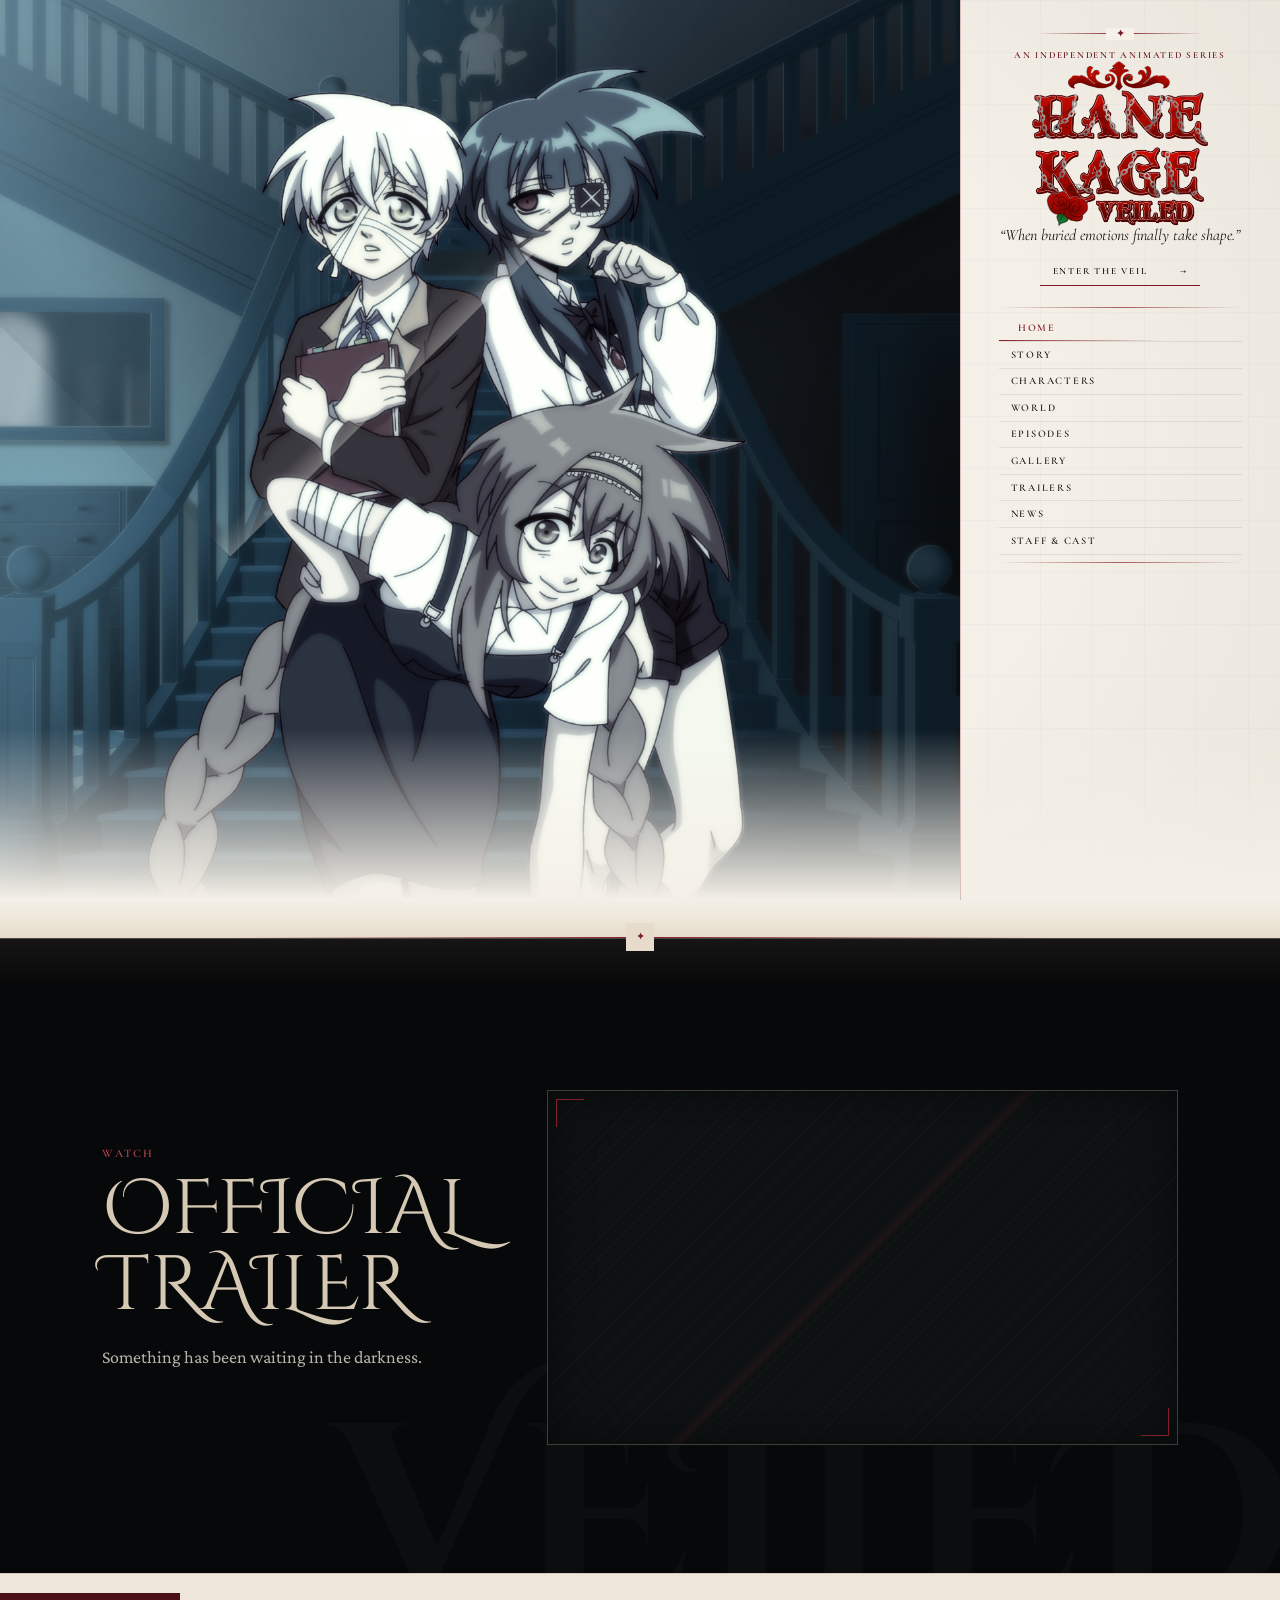
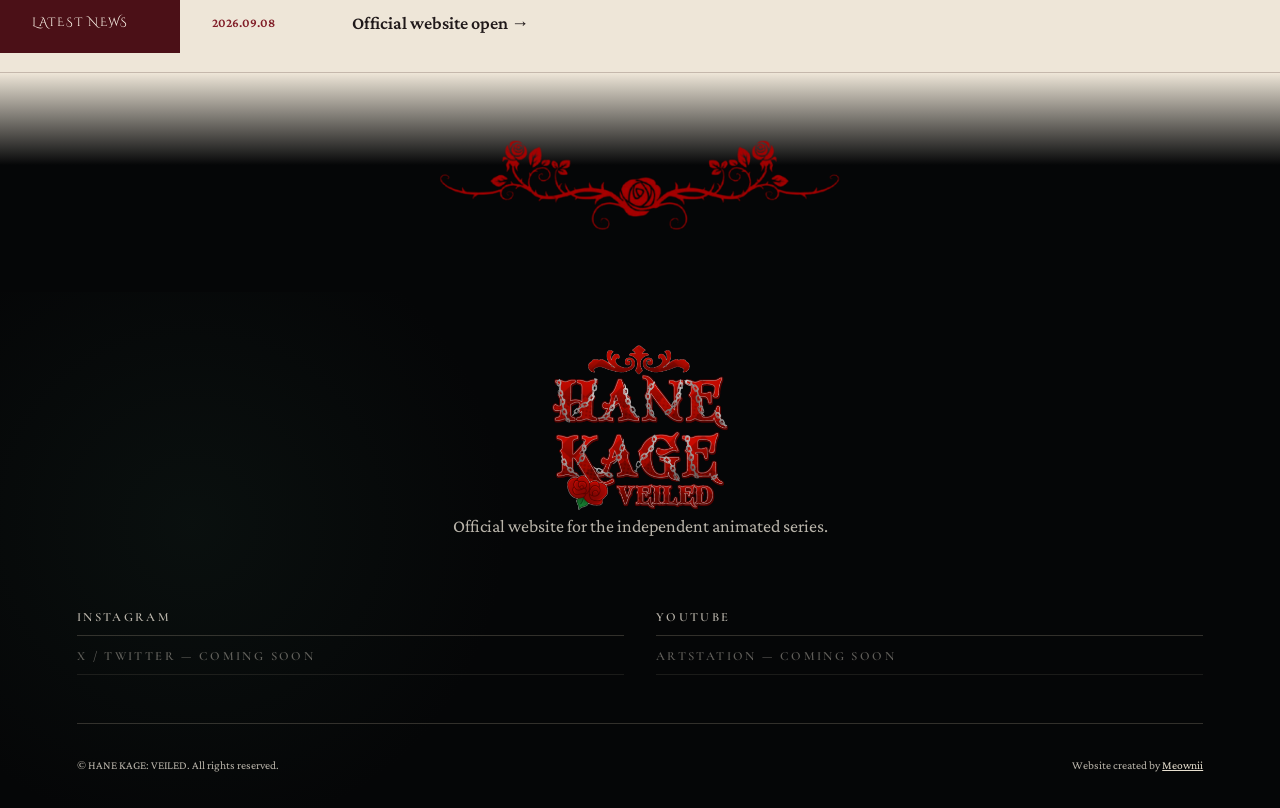
==== commit 0a0abf4d: "Add files via upload" ====
--- a/index.html
+++ b/index.html
@@ -4,15 +4,15 @@
   <meta charset="UTF-8">
   <meta name="viewport" content="width=device-width, initial-scale=1.0">
   <meta name="description" content="Official website for the independent animated series HANE KAGE: VEILED.">
-  <meta name="theme-color" content="#07141d">
+  <meta name="theme-color" content="#0b0c0d">
   <title>HANE KAGE: VEILED — Official Website</title>
   <!-- Preload the intro logo so its animation never begins before the image is ready. -->
   <link rel="preload" as="image" href="images/logo.png" fetchpriority="high">
   <link rel="preconnect" href="https://fonts.googleapis.com">
   <link rel="preconnect" href="https://fonts.gstatic.com" crossorigin>
   <link href="https://fonts.googleapis.com/css2?family=Cinzel+Decorative:wght@400;700&family=Cormorant+Garamond:ital,wght@0,400;0,500;0,600;1,400;1,500&family=Crimson+Pro:ital,wght@0,400;0,500;0,600;1,400&display=swap" rel="stylesheet">
-  <link rel="stylesheet" href="css/style.css?v=20260919-dark-sidebar-v3">
-  <link rel="stylesheet" href="css/responsive.css?v=20260919-dark-sidebar-v3">
+  <link rel="stylesheet" href="css/style.css?v=20260919-sidebar-hero-v2">
+  <link rel="stylesheet" href="css/responsive.css?v=20260919-sidebar-hero-v2">
 </head>
 <body class="home-page">
   <a class="skip-link" href="#home">Skip to content</a>
--- a/css/style.css
+++ b/css/style.css
@@ -1342,7 +1342,7 @@
     min-height: 100vh;
     min-height: 100svh;
     padding: 0;
-    background: #07141d;
+    background: #f4f0e7;
   }
 
   .home-page .hero__visual {
@@ -1357,8 +1357,8 @@
   .home-page .hero__visual::before {
     z-index: 2;
     background:
-      linear-gradient(90deg, #07141d 0%, rgba(7,20,29,.48) 5%, transparent 13%, transparent 82%, rgba(7,20,29,.6) 93%, #07141d 100%),
-      linear-gradient(0deg, #07141d 0%, rgba(7,20,29,.62) 9%, transparent 25%);
+      linear-gradient(90deg, transparent 88%, rgba(244,240,231,.14) 95%, #f4f0e7 100%),
+      linear-gradient(0deg, rgba(8,18,24,.22), transparent 18%);
   }
 
   .home-page .hero__keyvisual {
@@ -1366,7 +1366,7 @@
     width: 100%;
     height: 100%;
     object-fit: cover;
-    object-position: center top;
+    object-position: center 18%;
   }
 
   .home-page .hero__copy {
@@ -1396,7 +1396,6 @@
 
   .home-page .hero__copy .eyebrow {
     margin: .8rem 0 .25rem;
-    color: #b74b55;
     font-size: .58rem;
   }
 
@@ -1412,14 +1411,12 @@
   .home-page .hero blockquote {
     max-width: 280px;
     margin: .15rem auto .55rem;
-    color: #e8e0d0;
     font-size: clamp(1rem, 1.25vw, 1.22rem);
     line-height: 1.14;
   }
 
   .home-page .hero .ornament-link {
     padding: .55rem .8rem;
-    color: #e8e0d0;
     font-size: .59rem;
   }
 
@@ -1434,11 +1431,9 @@
     min-height: 620px;
     padding: clamp(17rem, 40vh, 19rem) clamp(1.8rem, 3vw, 3.2rem) 1.25rem;
     overflow-y: auto;
-    color: #d5c9b4;
-    border-left: 1px solid rgba(130,31,41,.4);
-    background:
-      radial-gradient(circle at 100% 12%, rgba(21,56,62,.3), transparent 42%),
-      linear-gradient(135deg, rgba(9,25,34,.96), #050a0e 72%);
+    color: #20191a;
+    border-left: 1px solid rgba(119,25,35,.22);
+    background: transparent;
   }
 
   .home-page .site-header--home .header-mark,
@@ -1467,8 +1462,8 @@
   .home-page .site-header--home .primary-nav a {
     width: 100%;
     padding: .48rem .7rem;
-    color: #d5c9b4;
-    border-bottom: 1px solid rgba(213,201,180,.12);
+    color: #20191a;
+    border-bottom: 1px solid rgba(81,68,70,.11);
     font-size: .64rem;
     letter-spacing: .17em;
     text-align: left;
@@ -1483,7 +1478,7 @@
   .home-page .site-header--home .primary-nav a:hover,
   .home-page .site-header--home .primary-nav a.active {
     padding-left: 1.15rem;
-    color: #d36a73;
+    color: #7a1722;
   }
 
   .home-page .hero__lines { display: none; }
--- a/css/responsive.css
+++ b/css/responsive.css
@@ -528,7 +528,6 @@
    remains the dominant visual while the logo, quote and link stay readable.
    ================================================== */
 @media (min-width: 769px) and (max-width: 980px) {
-  .hero { background: #07141d; }
   .hero__visual {
     inset: var(--header-height) 0 14.5rem;
     width: 100%;
@@ -536,16 +535,14 @@
     min-height: 0;
   }
   .hero__visual::before {
-    background:
-      linear-gradient(90deg, #07141d 0%, transparent 10%, transparent 90%, #07141d 100%),
-      linear-gradient(0deg, #07141d 0%, rgba(7,20,29,.78) 10%, transparent 30%);
+    background: linear-gradient(0deg, #f4f0e7 0%, rgba(244,240,231,.84) 9%, transparent 28%);
   }
   .hero__keyvisual {
     inset: 0;
     width: 100%;
     height: 100%;
     object-fit: cover;
-    object-position: center top;
+    object-position: center 24%;
   }
   .hero__copy {
     left: 50%;
@@ -556,15 +553,11 @@
     transform: translateX(-50%);
     text-align: center;
   }
-  .hero__copy .eyebrow { color: #b74b55; }
-  .hero blockquote,
-  .hero .ornament-link { color: #e8e0d0; }
 }
 
 @media (max-width: 768px) {
   .hero {
     min-height: max(100svh, 700px);
-    background: #07141d;
   }
   .hero__visual {
     position: absolute;
@@ -578,9 +571,7 @@
   .hero__visual::before {
     inset: 0;
     border: 0;
-    background:
-      linear-gradient(90deg, #07141d 0%, transparent 9%, transparent 91%, #07141d 100%),
-      linear-gradient(0deg, #07141d 0%, rgba(7,20,29,.8) 11%, transparent 31%);
+    background: linear-gradient(0deg, #f4f0e7 0%, rgba(244,240,231,.86) 9%, transparent 28%);
   }
   .hero__keyvisual {
     position: absolute;
@@ -588,7 +579,7 @@
     width: 100%;
     height: 100%;
     object-fit: cover;
-    object-position: center top;
+    object-position: center 38%;
   }
   .hero__copy {
     left: 50%;
@@ -599,9 +590,6 @@
     transform: translateX(-50%);
     text-align: center;
   }
-  .hero__copy .eyebrow { color: #b74b55; }
-  .hero blockquote,
-  .hero .ornament-link { color: #e8e0d0; }
   .hero__logo {
     width: min(50vw, 205px);
     max-width: 205px;
@@ -614,16 +602,6 @@
   }
 }
 
-@media (max-width: 980px) {
-  .site-header--home {
-    color: #d5c9b4;
-    background: linear-gradient(180deg, rgba(5,10,14,.96), rgba(7,20,29,.72) 70%, transparent);
-  }
-  .site-header--home .header-mark__crest::after,
-  .site-header--home .menu-toggle::after { background: #07141d; }
-  .site-header--home .header-mark__text small { color: #d36a73; }
-}
-
 @media (max-width: 430px) {
   .hero { min-height: max(100svh, 680px); }
   .hero__visual { bottom: 13.25rem; }
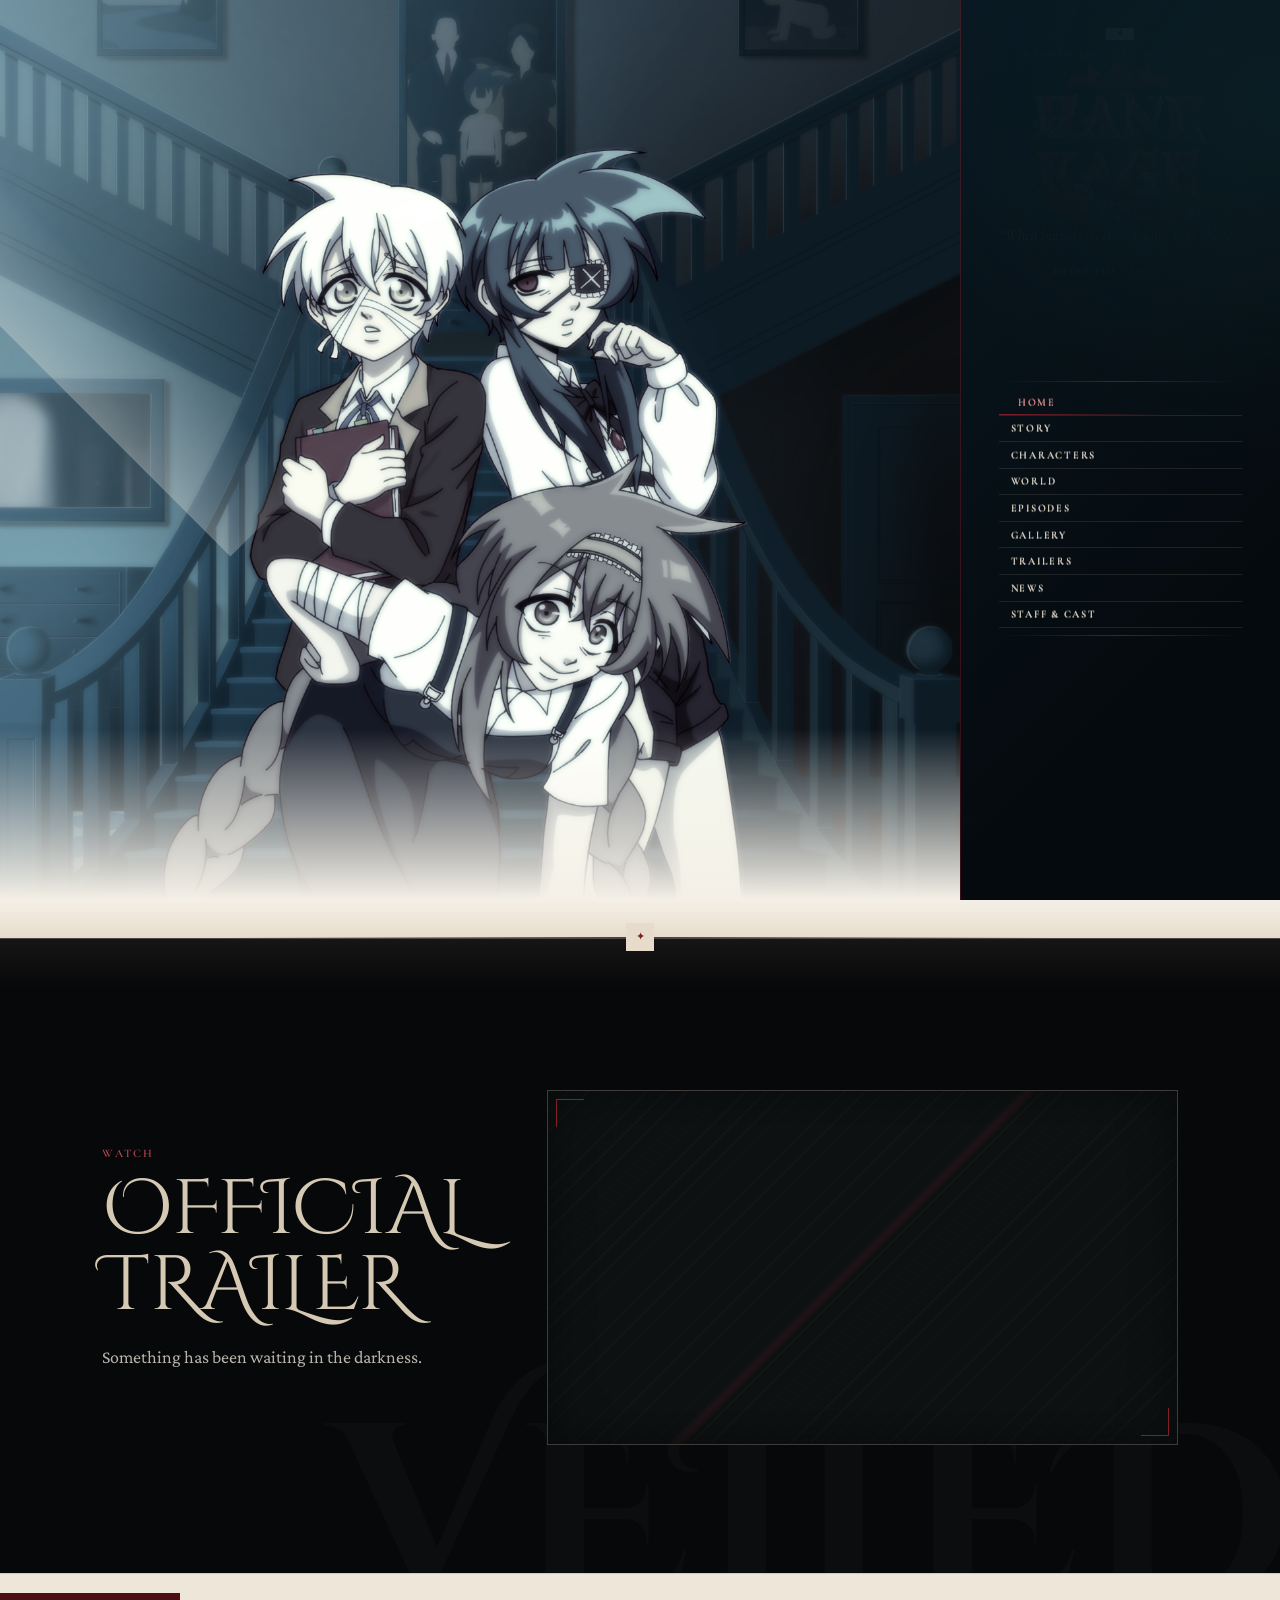
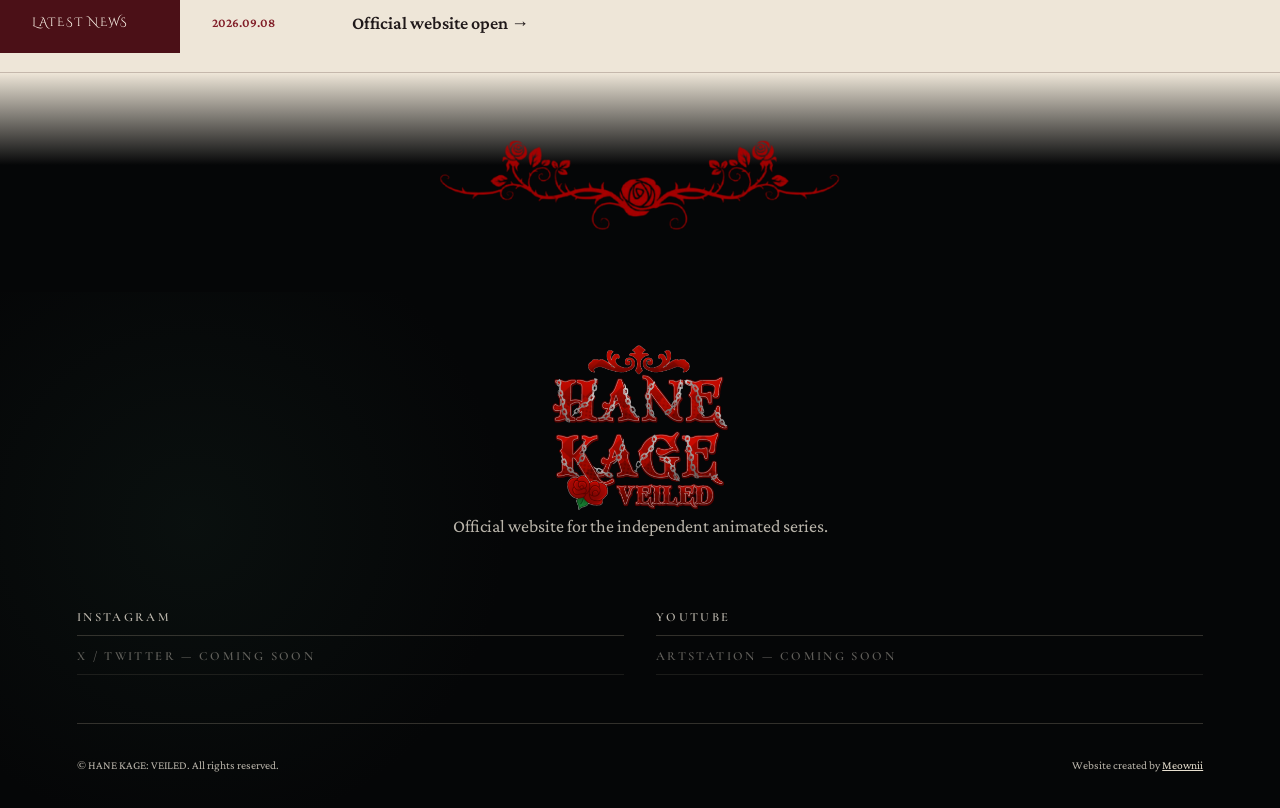
==== commit 104593dd: "Add files via upload" ====
--- a/index.html
+++ b/index.html
@@ -4,15 +4,15 @@
   <meta charset="UTF-8">
   <meta name="viewport" content="width=device-width, initial-scale=1.0">
   <meta name="description" content="Official website for the independent animated series HANE KAGE: VEILED.">
-  <meta name="theme-color" content="#0b0c0d">
+  <meta name="theme-color" content="#07141d">
   <title>HANE KAGE: VEILED — Official Website</title>
   <!-- Preload the intro logo so its animation never begins before the image is ready. -->
   <link rel="preload" as="image" href="images/logo.png" fetchpriority="high">
   <link rel="preconnect" href="https://fonts.googleapis.com">
   <link rel="preconnect" href="https://fonts.gstatic.com" crossorigin>
   <link href="https://fonts.googleapis.com/css2?family=Cinzel+Decorative:wght@400;700&family=Cormorant+Garamond:ital,wght@0,400;0,500;0,600;1,400;1,500&family=Crimson+Pro:ital,wght@0,400;0,500;0,600;1,400&display=swap" rel="stylesheet">
-  <link rel="stylesheet" href="css/style.css?v=20260919-sidebar-hero-v2">
-  <link rel="stylesheet" href="css/responsive.css?v=20260919-sidebar-hero-v2">
+  <link rel="stylesheet" href="css/style.css?v=20260919-menu-spacing-v4">
+  <link rel="stylesheet" href="css/responsive.css?v=20260919-menu-spacing-v4">
 </head>
 <body class="home-page">
   <a class="skip-link" href="#home">Skip to content</a>
--- a/css/style.css
+++ b/css/style.css
@@ -1342,7 +1342,7 @@
     min-height: 100vh;
     min-height: 100svh;
     padding: 0;
-    background: #f4f0e7;
+    background: #07141d;
   }
 
   .home-page .hero__visual {
@@ -1356,9 +1356,7 @@
 
   .home-page .hero__visual::before {
     z-index: 2;
-    background:
-      linear-gradient(90deg, transparent 88%, rgba(244,240,231,.14) 95%, #f4f0e7 100%),
-      linear-gradient(0deg, rgba(8,18,24,.22), transparent 18%);
+    background: linear-gradient(0deg, rgba(238,236,229,.96) 0%, rgba(238,236,229,.62) 7%, transparent 23%);
   }
 
   .home-page .hero__keyvisual {
@@ -1366,7 +1364,7 @@
     width: 100%;
     height: 100%;
     object-fit: cover;
-    object-position: center 18%;
+    object-position: center top;
   }
 
   .home-page .hero__copy {
@@ -1396,6 +1394,7 @@
 
   .home-page .hero__copy .eyebrow {
     margin: .8rem 0 .25rem;
+    color: #b74b55;
     font-size: .58rem;
   }
 
@@ -1411,12 +1410,14 @@
   .home-page .hero blockquote {
     max-width: 280px;
     margin: .15rem auto .55rem;
+    color: #e8e0d0;
     font-size: clamp(1rem, 1.25vw, 1.22rem);
     line-height: 1.14;
   }
 
   .home-page .hero .ornament-link {
     padding: .55rem .8rem;
+    color: #e8e0d0;
     font-size: .59rem;
   }
 
@@ -1429,11 +1430,13 @@
     height: 100vh;
     height: 100svh;
     min-height: 620px;
-    padding: clamp(17rem, 40vh, 19rem) clamp(1.8rem, 3vw, 3.2rem) 1.25rem;
+    padding: clamp(21.5rem, 48vh, 23rem) clamp(1.8rem, 3vw, 3.2rem) 1rem;
     overflow-y: auto;
-    color: #20191a;
-    border-left: 1px solid rgba(119,25,35,.22);
-    background: transparent;
+    color: #d5c9b4;
+    border-left: 1px solid rgba(130,31,41,.4);
+    background:
+      radial-gradient(circle at 100% 12%, rgba(21,56,62,.3), transparent 42%),
+      linear-gradient(135deg, rgba(9,25,34,.96), #050a0e 72%);
   }
 
   .home-page .site-header--home .header-mark,
@@ -1445,6 +1448,7 @@
     align-items: stretch;
     gap: 0;
     width: 100%;
+    margin-top: .6rem;
   }
 
   .home-page .site-header--home .primary-nav::before,
@@ -1462,8 +1466,8 @@
   .home-page .site-header--home .primary-nav a {
     width: 100%;
     padding: .48rem .7rem;
-    color: #20191a;
-    border-bottom: 1px solid rgba(81,68,70,.11);
+    color: #d5c9b4;
+    border-bottom: 1px solid rgba(213,201,180,.12);
     font-size: .64rem;
     letter-spacing: .17em;
     text-align: left;
@@ -1478,7 +1482,7 @@
   .home-page .site-header--home .primary-nav a:hover,
   .home-page .site-header--home .primary-nav a.active {
     padding-left: 1.15rem;
-    color: #7a1722;
+    color: #d36a73;
   }
 
   .home-page .hero__lines { display: none; }
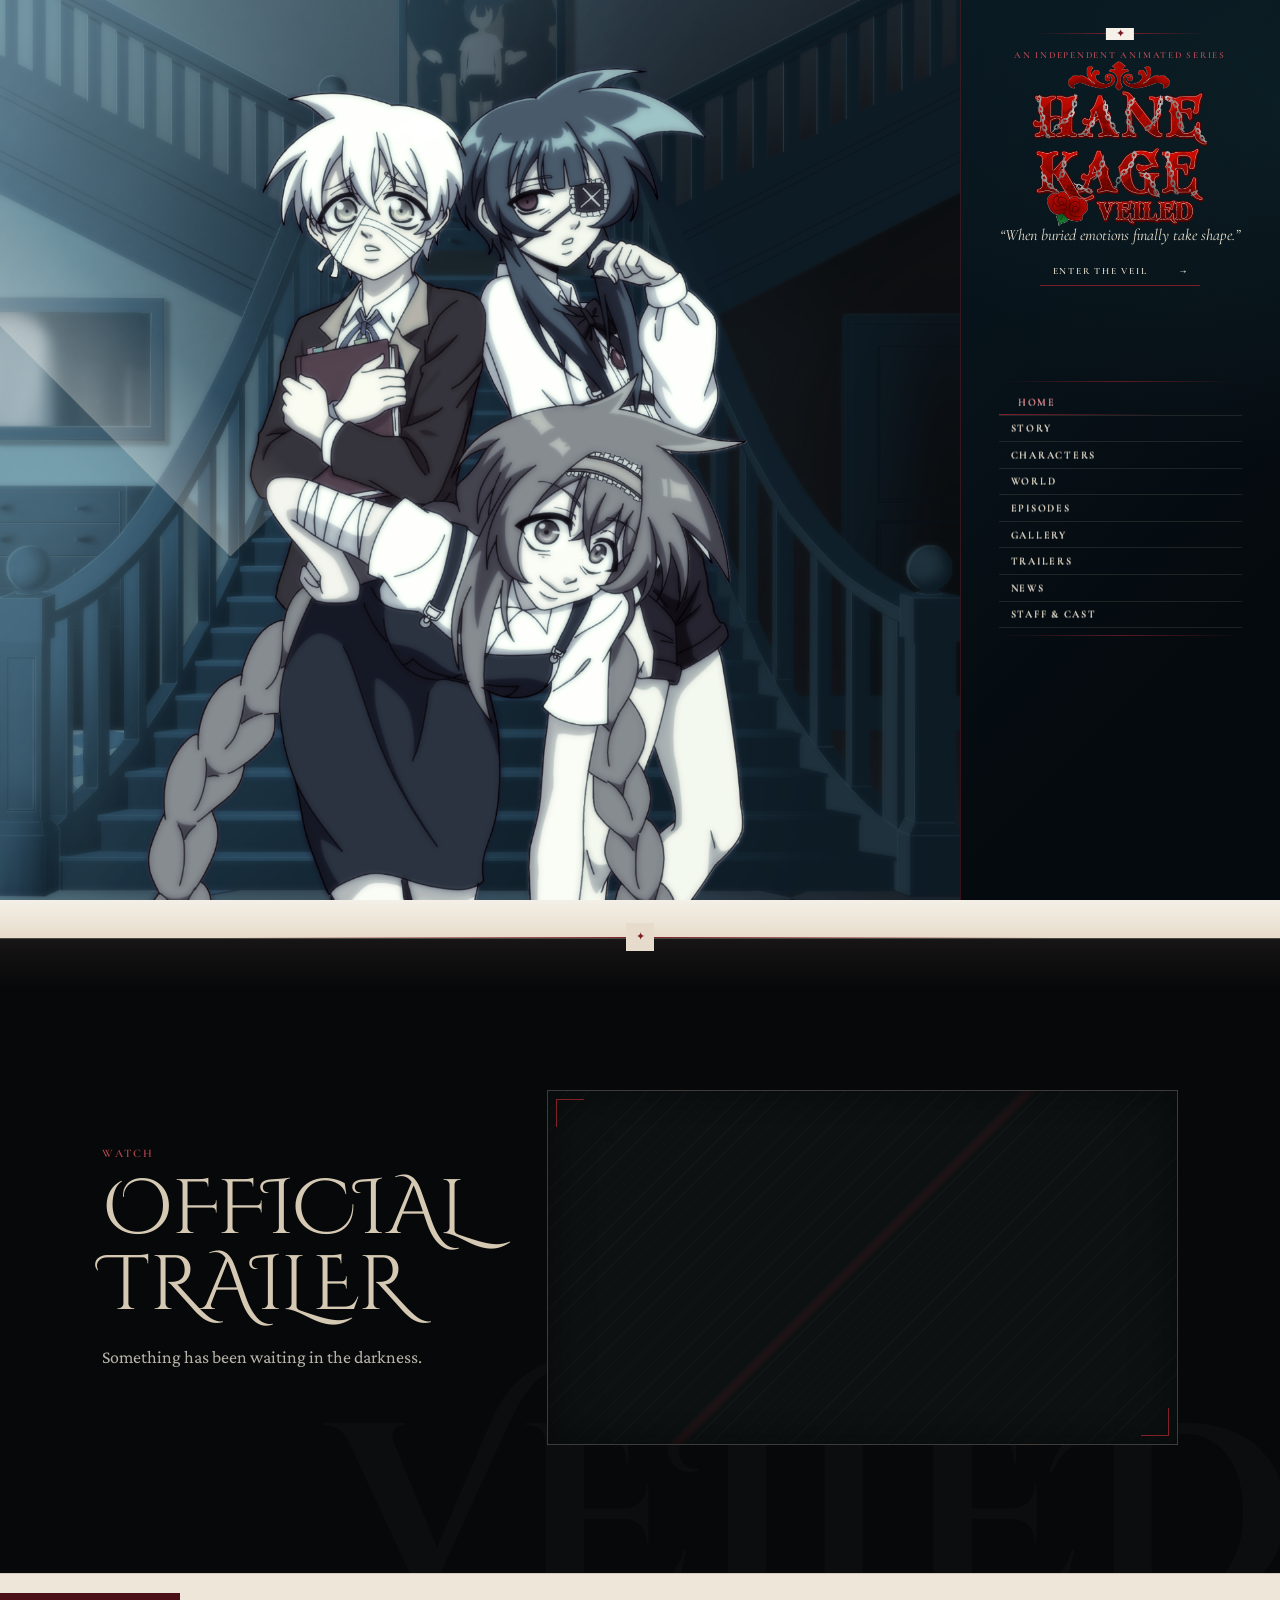
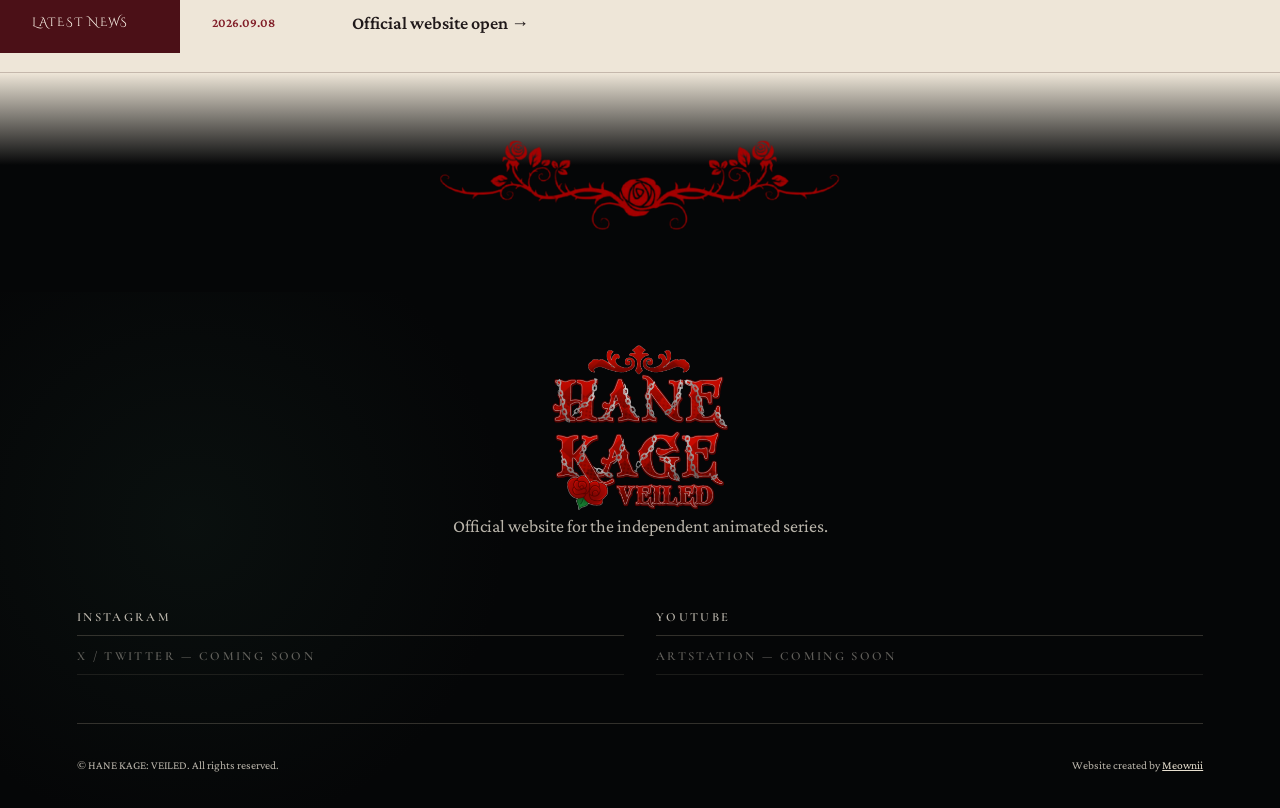
==== commit 23d72b06: "Add files via upload" ====
--- a/index.html
+++ b/index.html
@@ -11,8 +11,8 @@
   <link rel="preconnect" href="https://fonts.googleapis.com">
   <link rel="preconnect" href="https://fonts.gstatic.com" crossorigin>
   <link href="https://fonts.googleapis.com/css2?family=Cinzel+Decorative:wght@400;700&family=Cormorant+Garamond:ital,wght@0,400;0,500;0,600;1,400;1,500&family=Crimson+Pro:ital,wght@0,400;0,500;0,600;1,400&display=swap" rel="stylesheet">
-  <link rel="stylesheet" href="css/style.css?v=20260919-menu-spacing-v4">
-  <link rel="stylesheet" href="css/responsive.css?v=20260919-menu-spacing-v4">
+  <link rel="stylesheet" href="css/style.css?v=20260919-logo-visible-v5">
+  <link rel="stylesheet" href="css/responsive.css?v=20260919-logo-visible-v5">
 </head>
 <body class="home-page">
   <a class="skip-link" href="#home">Skip to content</a>
--- a/css/style.css
+++ b/css/style.css
@@ -1345,6 +1345,19 @@
     background: #07141d;
   }
 
+  .home-page .hero::after {
+    content: "";
+    position: absolute;
+    z-index: 3;
+    inset: 0 0 0 auto;
+    width: var(--home-side-panel);
+    height: 100%;
+    background:
+      radial-gradient(circle at 100% 12%, rgba(21,56,62,.3), transparent 42%),
+      linear-gradient(135deg, rgba(9,25,34,.98), #050a0e 72%);
+    pointer-events: none;
+  }
+
   .home-page .hero__visual {
     inset: 0 var(--home-side-panel) 0 0;
     width: auto;
@@ -1364,7 +1377,7 @@
     width: 100%;
     height: 100%;
     object-fit: cover;
-    object-position: center top;
+    object-position: center 18%;
   }
 
   .home-page .hero__copy {
@@ -1419,6 +1432,15 @@
     padding: .55rem .8rem;
     color: #e8e0d0;
     font-size: .59rem;
+  }
+
+  .home-page.home-ready .hero__logo,
+  .home-page.home-ready .hero blockquote,
+  .home-page.home-ready .hero .eyebrow,
+  .home-page.home-ready .hero .ornament-link {
+    opacity: 1 !important;
+    visibility: visible !important;
+    filter: none !important;
   }
 
   .home-page .site-header--home {
@@ -1434,9 +1456,7 @@
     overflow-y: auto;
     color: #d5c9b4;
     border-left: 1px solid rgba(130,31,41,.4);
-    background:
-      radial-gradient(circle at 100% 12%, rgba(21,56,62,.3), transparent 42%),
-      linear-gradient(135deg, rgba(9,25,34,.96), #050a0e 72%);
+    background: transparent;
   }
 
   .home-page .site-header--home .header-mark,
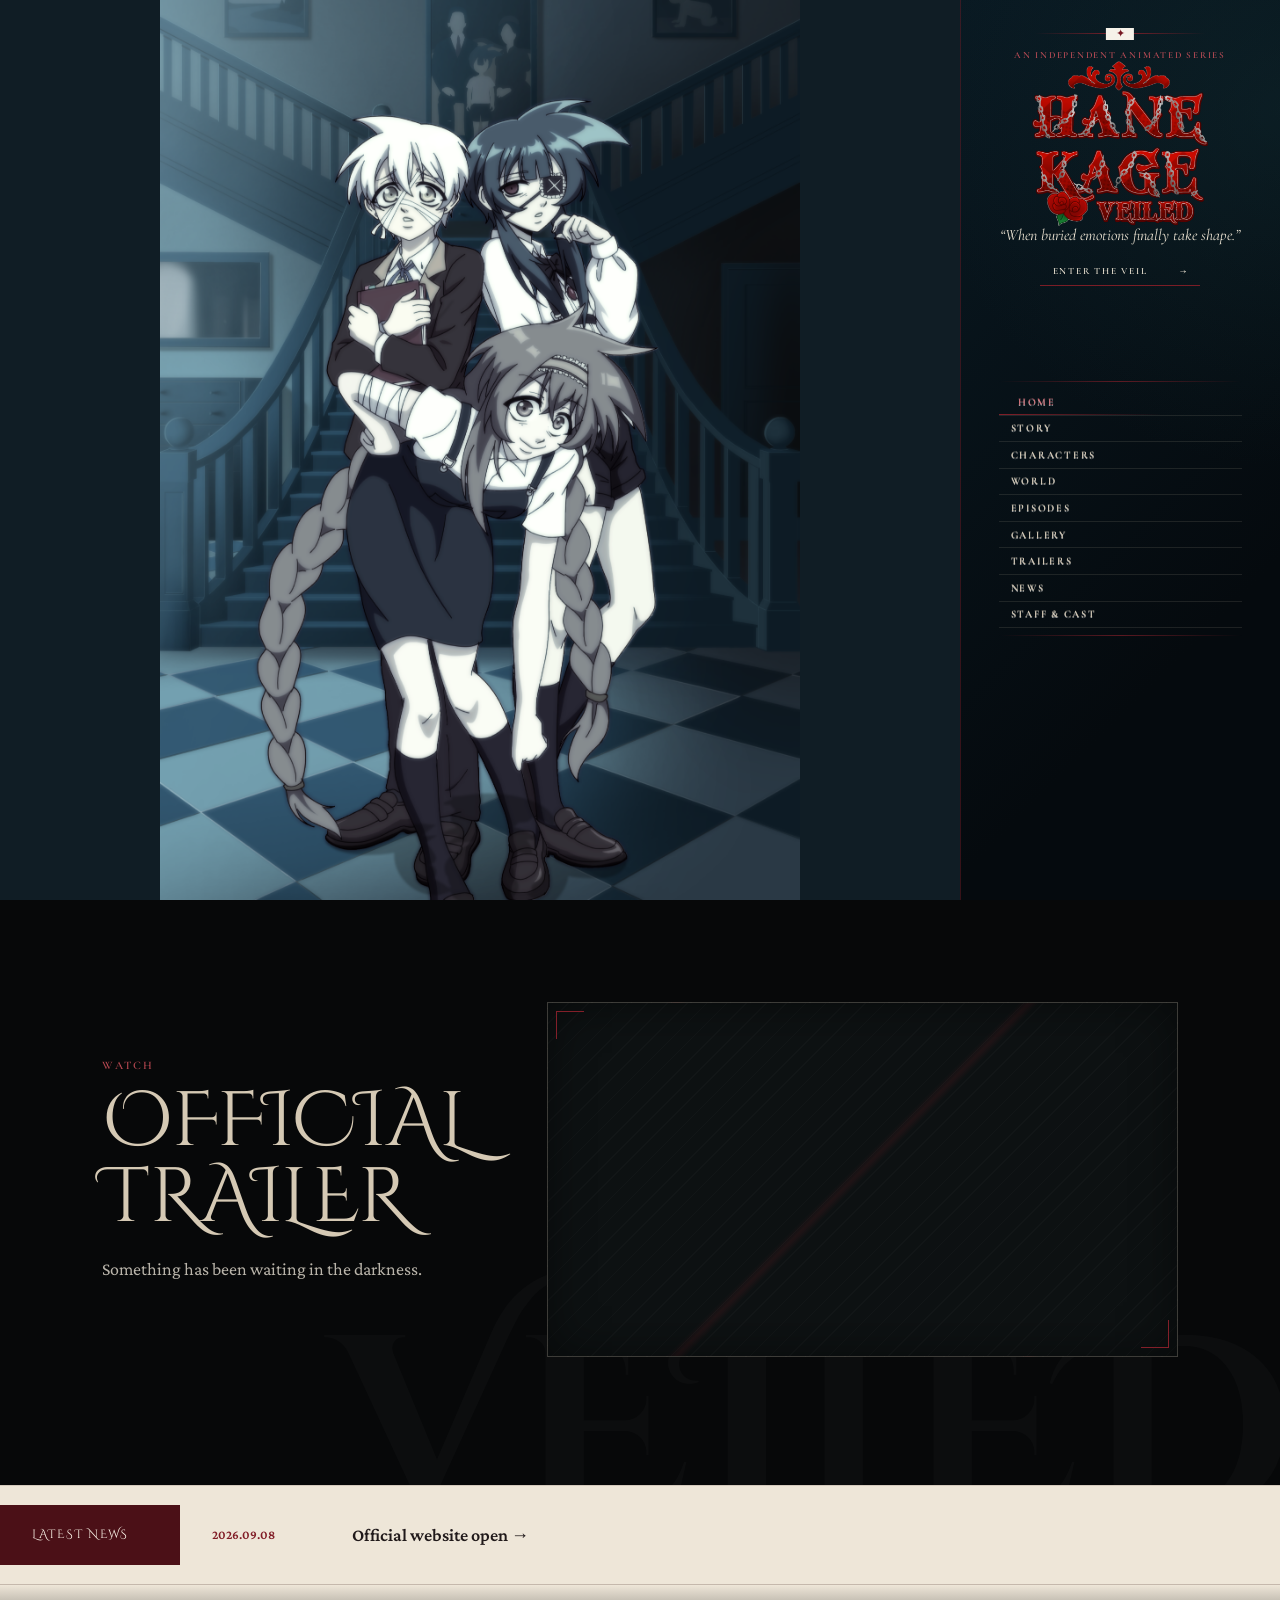
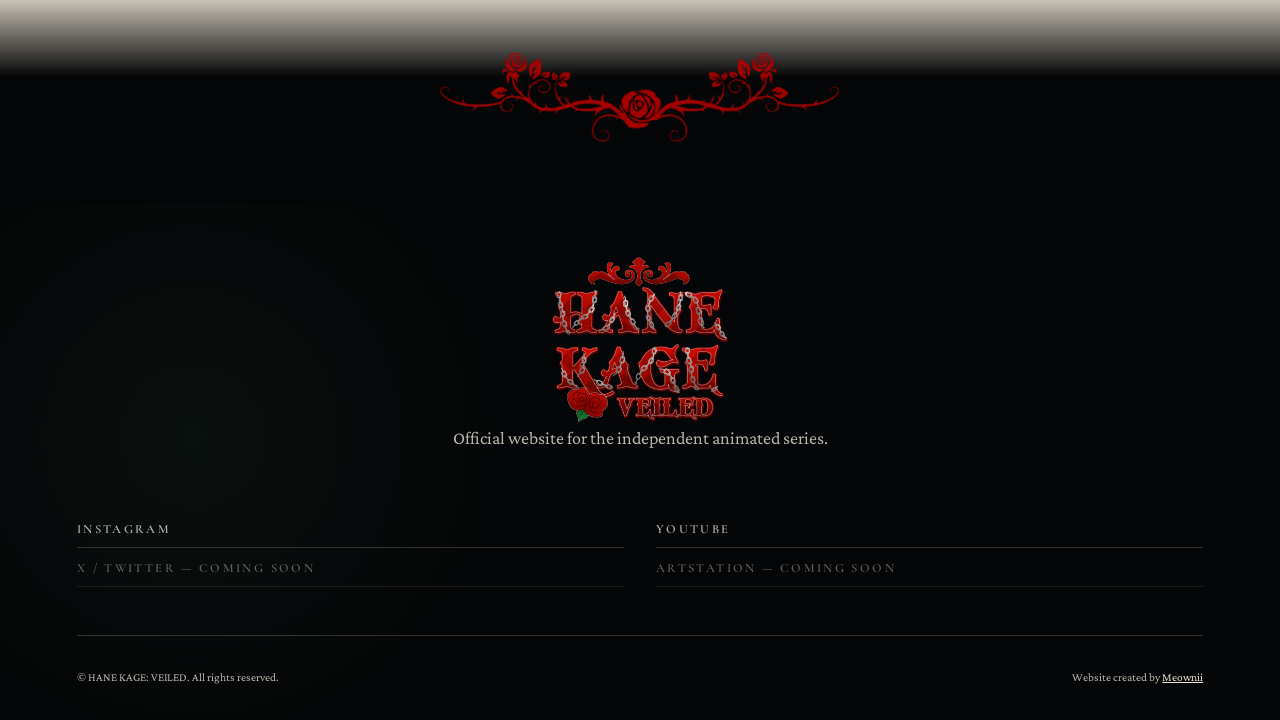
==== commit 467ad8b4: "Add files via upload" ====
--- a/index.html
+++ b/index.html
@@ -11,8 +11,8 @@
   <link rel="preconnect" href="https://fonts.googleapis.com">
   <link rel="preconnect" href="https://fonts.gstatic.com" crossorigin>
   <link href="https://fonts.googleapis.com/css2?family=Cinzel+Decorative:wght@400;700&family=Cormorant+Garamond:ital,wght@0,400;0,500;0,600;1,400;1,500&family=Crimson+Pro:ital,wght@0,400;0,500;0,600;1,400&display=swap" rel="stylesheet">
-  <link rel="stylesheet" href="css/style.css?v=20260919-logo-visible-v5">
-  <link rel="stylesheet" href="css/responsive.css?v=20260919-logo-visible-v5">
+  <link rel="stylesheet" href="css/style.css?v=20260919-complete-art-v7">
+  <link rel="stylesheet" href="css/responsive.css?v=20260919-complete-art-v7">
 </head>
 <body class="home-page">
   <a class="skip-link" href="#home">Skip to content</a>
@@ -53,7 +53,7 @@
         <img class="hero__logo" src="images/logo.png" alt="HANE KAGE: VEILED">
         <h1 class="visually-hidden">HANE KAGE: VEILED</h1>
         <blockquote>“When buried emotions finally take shape.”</blockquote>
-        <a class="ornament-link" href="main.html#story">Enter the veil <span aria-hidden="true">→</span></a>
+        <a class="ornament-link" href="./main.html#story" data-enter-veil>Enter the veil <span aria-hidden="true">→</span></a>
       </div>
 
       <div class="hero__visual" aria-label="Hane Kage: Veiled key visual">
@@ -113,6 +113,6 @@
     </div>
   </footer>
 
-  <script src="js/main.js?v=20260912-images"></script>
+  <script src="js/main.js?v=20260919-complete-art-v7"></script>
 </body>
 </html>
--- a/css/style.css
+++ b/css/style.css
@@ -1368,16 +1368,16 @@
   }
 
   .home-page .hero__visual::before {
-    z-index: 2;
-    background: linear-gradient(0deg, rgba(238,236,229,.96) 0%, rgba(238,236,229,.62) 7%, transparent 23%);
+    content: none;
+    display: none;
   }
 
   .home-page .hero__keyvisual {
     inset: 0;
     width: 100%;
     height: 100%;
-    object-fit: cover;
-    object-position: center 18%;
+    object-fit: contain;
+    object-position: center;
   }
 
   .home-page .hero__copy {
@@ -1457,6 +1457,7 @@
     color: #d5c9b4;
     border-left: 1px solid rgba(130,31,41,.4);
     background: transparent;
+    pointer-events: none;
   }
 
   .home-page .site-header--home .header-mark,
@@ -1469,6 +1470,7 @@
     gap: 0;
     width: 100%;
     margin-top: .6rem;
+    pointer-events: auto;
   }
 
   .home-page .site-header--home .primary-nav::before,
@@ -1507,3 +1509,36 @@
 
   .home-page .hero__lines { display: none; }
 }
+
+/* Final artwork presentation: preserve the supplied images exactly. */
+.home-transition { display: none; }
+
+.home-page .hero::before,
+.home-page .hero__visual::before,
+.home-page .hero__visual::after {
+  content: none;
+  display: none;
+}
+
+.home-page .hero .ornament-link {
+  position: relative;
+  z-index: 150;
+  pointer-events: auto;
+}
+
+.gallery-grid {
+  grid-template-columns: repeat(auto-fit, minmax(min(260px, 100%), 1fr));
+}
+
+.gallery-item,
+.gallery-item:nth-child(1),
+.gallery-item:nth-child(5) {
+  grid-column: auto;
+  width: 100%;
+  min-height: 0;
+  aspect-ratio: 1 / 1;
+  background-color: #0d1214;
+  background-size: contain !important;
+  background-position: center;
+  background-repeat: no-repeat;
+}
--- a/css/responsive.css
+++ b/css/responsive.css
@@ -62,7 +62,8 @@
   .episode-card { grid-template-columns: 55px 1fr; }
   .episode-thumb { grid-column: 2; }
   .episode-info { grid-column: 2; }
-  .gallery-item, .gallery-item:nth-child(1), .gallery-item:nth-child(5) { grid-column: span 6; min-height: 260px; }
+  .gallery-grid { grid-template-columns: repeat(2, minmax(0, 1fr)); }
+  .gallery-item, .gallery-item:nth-child(1), .gallery-item:nth-child(5) { grid-column: auto; min-height: 0; aspect-ratio: 1 / 1; }
   .credits-layout { gap: 5rem; }
   .staff-photos { justify-content: center; min-height: 280px; padding-inline: 0; }
   .site-footer { grid-template-columns: 1fr; }
@@ -92,7 +93,8 @@
   .character-selector { min-height: 150px; }
   .episode-card { grid-template-columns: 1fr; }
   .episode-number, .episode-thumb, .episode-info { grid-column: 1; }
-  .gallery-item, .gallery-item:nth-child(1), .gallery-item:nth-child(5) { grid-column: span 12; min-height: 300px; }
+  .gallery-grid { grid-template-columns: 1fr; }
+  .gallery-item, .gallery-item:nth-child(1), .gallery-item:nth-child(5) { grid-column: auto; min-height: 0; aspect-ratio: 1 / 1; }
   .lightbox { grid-template-columns: 44px minmax(0,1fr) 44px; gap: .35rem; padding: .7rem; }
   .lightbox__image { min-height: 60vh; }
   .lightbox__previous, .lightbox__next { width: 42px; height: 48px; }
@@ -528,6 +530,7 @@
    remains the dominant visual while the logo, quote and link stay readable.
    ================================================== */
 @media (min-width: 769px) and (max-width: 980px) {
+  .hero { background: #07141d; }
   .hero__visual {
     inset: var(--header-height) 0 14.5rem;
     width: 100%;
@@ -535,14 +538,15 @@
     min-height: 0;
   }
   .hero__visual::before {
-    background: linear-gradient(0deg, #f4f0e7 0%, rgba(244,240,231,.84) 9%, transparent 28%);
+    content: none;
+    display: none;
   }
   .hero__keyvisual {
     inset: 0;
     width: 100%;
     height: 100%;
-    object-fit: cover;
-    object-position: center 24%;
+    object-fit: contain;
+    object-position: center;
   }
   .hero__copy {
     left: 50%;
@@ -553,11 +557,15 @@
     transform: translateX(-50%);
     text-align: center;
   }
+  .hero__copy .eyebrow { color: #b74b55; }
+  .hero blockquote,
+  .hero .ornament-link { color: #e8e0d0; }
 }
 
 @media (max-width: 768px) {
   .hero {
     min-height: max(100svh, 700px);
+    background: #07141d;
   }
   .hero__visual {
     position: absolute;
@@ -566,20 +574,19 @@
     width: 100%;
     min-height: 0;
     padding: 0;
-    background: transparent;
+    background: #101d25;
   }
   .hero__visual::before {
-    inset: 0;
-    border: 0;
-    background: linear-gradient(0deg, #f4f0e7 0%, rgba(244,240,231,.86) 9%, transparent 28%);
+    content: none;
+    display: none;
   }
   .hero__keyvisual {
     position: absolute;
     inset: 0;
     width: 100%;
     height: 100%;
-    object-fit: cover;
-    object-position: center 38%;
+    object-fit: contain;
+    object-position: center;
   }
   .hero__copy {
     left: 50%;
@@ -590,6 +597,9 @@
     transform: translateX(-50%);
     text-align: center;
   }
+  .hero__copy .eyebrow { color: #b74b55; }
+  .hero blockquote,
+  .hero .ornament-link { color: #e8e0d0; }
   .hero__logo {
     width: min(50vw, 205px);
     max-width: 205px;
@@ -602,6 +612,16 @@
   }
 }
 
+@media (max-width: 980px) {
+  .site-header--home {
+    color: #d5c9b4;
+    background: linear-gradient(180deg, rgba(5,10,14,.96), rgba(7,20,29,.72) 70%, transparent);
+  }
+  .site-header--home .header-mark__crest::after,
+  .site-header--home .menu-toggle::after { background: #07141d; }
+  .site-header--home .header-mark__text small { color: #d36a73; }
+}
+
 @media (max-width: 430px) {
   .hero { min-height: max(100svh, 680px); }
   .hero__visual { bottom: 13.25rem; }
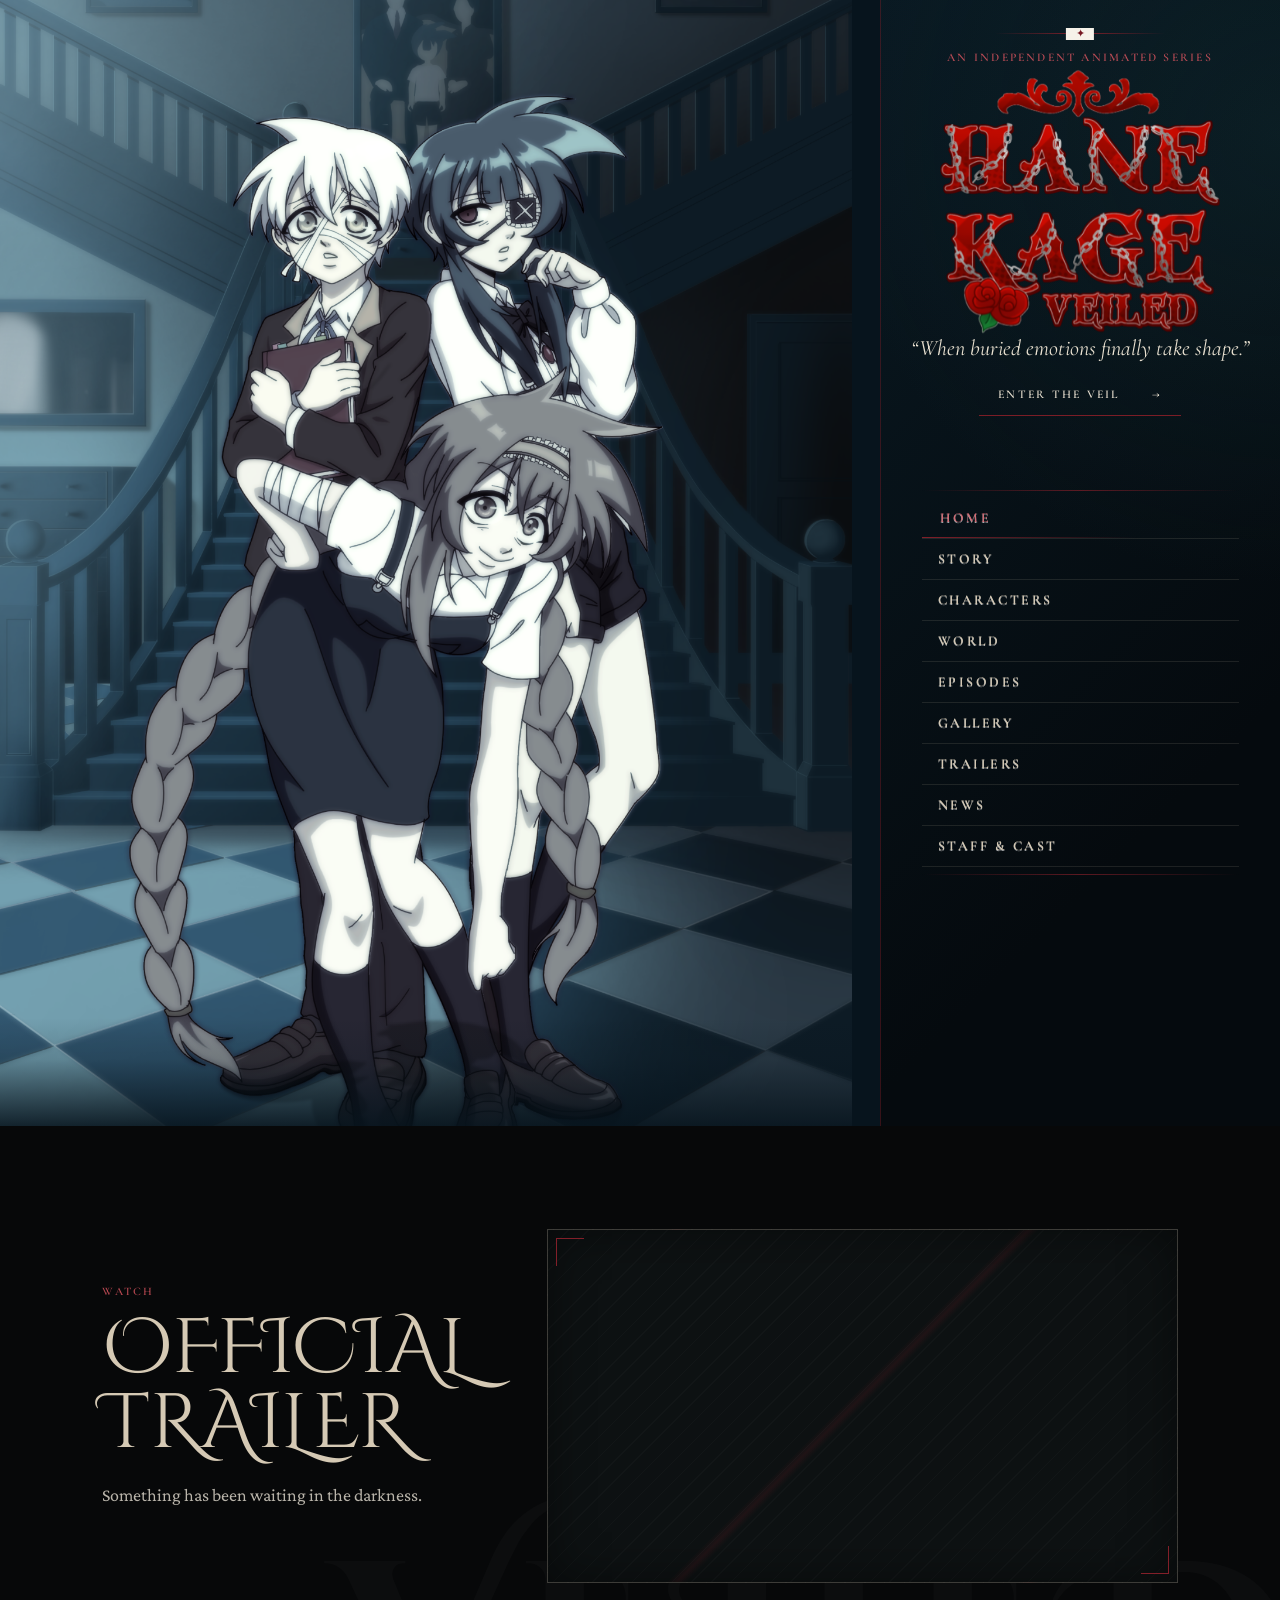
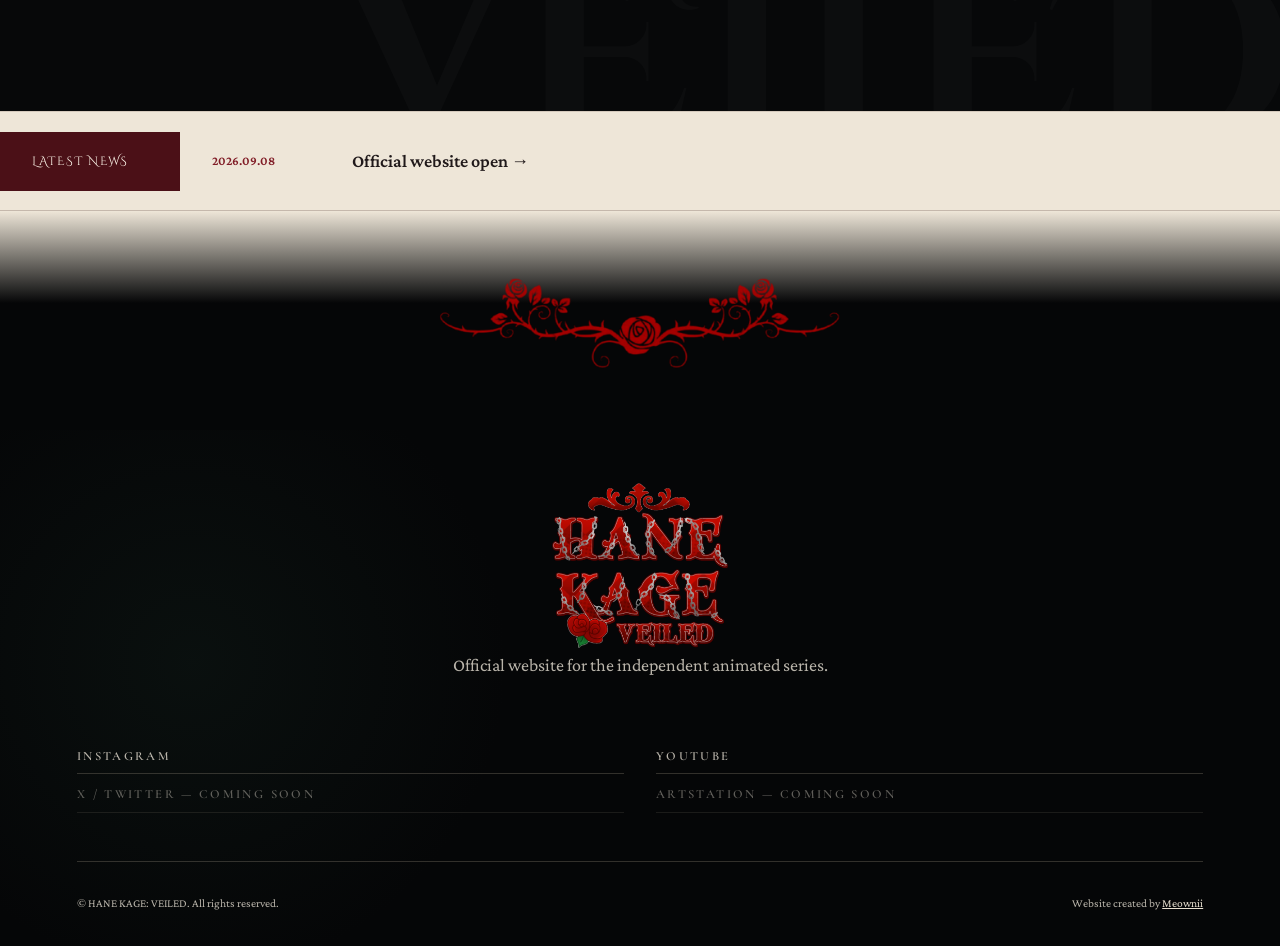
==== commit cd648b5d: "Add files via upload" ====
--- a/index.html
+++ b/index.html
@@ -11,8 +11,8 @@
   <link rel="preconnect" href="https://fonts.googleapis.com">
   <link rel="preconnect" href="https://fonts.gstatic.com" crossorigin>
   <link href="https://fonts.googleapis.com/css2?family=Cinzel+Decorative:wght@400;700&family=Cormorant+Garamond:ital,wght@0,400;0,500;0,600;1,400;1,500&family=Crimson+Pro:ital,wght@0,400;0,500;0,600;1,400&display=swap" rel="stylesheet">
-  <link rel="stylesheet" href="css/style.css?v=20260919-complete-art-v7">
-  <link rel="stylesheet" href="css/responsive.css?v=20260919-complete-art-v7">
+  <link rel="stylesheet" href="css/style.css?v=20260919-mobile-gallery-v9">
+  <link rel="stylesheet" href="css/responsive.css?v=20260919-mobile-gallery-v9">
 </head>
 <body class="home-page">
   <a class="skip-link" href="#home">Skip to content</a>
--- a/css/style.css
+++ b/css/style.css
@@ -1542,3 +1542,88 @@
   background-position: center;
   background-repeat: no-repeat;
 }
+
+/* HOME ART — large desktop presentation with a soft dark lower fade. */
+@media (min-width: 981px) {
+  .home-page {
+    --home-hero-height: max(105svh, clamp(1080px, 88vw, 1600px));
+    --home-side-panel: clamp(400px, 27vw, 470px);
+  }
+
+  .home-page .hero {
+    min-height: var(--home-hero-height);
+  }
+
+  .home-page .hero__visual {
+    background: #07141d;
+    isolation: isolate;
+  }
+
+  .home-page .hero__keyvisual {
+    z-index: 1;
+    object-fit: contain;
+    object-position: left center;
+    transform: scale(1.065);
+    transform-origin: left center;
+  }
+
+  .home-page .hero__visual::after {
+    content: none;
+    display: none;
+  }
+
+  .home-page .hero__visual::before {
+    content: "";
+    display: block;
+    position: absolute;
+    z-index: 4;
+    inset: auto 0 0;
+    width: 100%;
+    height: clamp(75px, 12vh, 130px);
+    border: 0;
+    opacity: 1;
+    transform: none;
+    background: linear-gradient(to bottom, transparent 0%, rgba(7,20,29,.16) 38%, rgba(7,20,29,.88) 100%);
+    pointer-events: none;
+  }
+
+  .home-page .site-header--home {
+    height: var(--home-hero-height);
+    min-height: var(--home-hero-height);
+    padding: clamp(28rem, 53vh, 32rem) clamp(2.25rem, 3.2vw, 3.9rem) 1.5rem;
+    overflow-y: visible;
+  }
+
+  .home-page .hero__copy {
+    top: clamp(1.8rem, 4vh, 3.3rem);
+    padding-inline: clamp(1.35rem, 2vw, 2.2rem);
+  }
+
+  .home-page .hero__copy .eyebrow {
+    margin-bottom: .45rem;
+    font-size: clamp(.73rem, .72vw, .84rem);
+  }
+
+  .home-page .hero__logo {
+    width: min(390px, 98%);
+    max-height: 345px;
+    margin: -.15rem auto .15rem;
+  }
+
+  .home-page .hero blockquote {
+    max-width: 390px;
+    margin-bottom: .9rem;
+    font-size: clamp(1.38rem, 1.5vw, 1.68rem);
+  }
+
+  .home-page .hero .ornament-link {
+    padding: .88rem 1.2rem;
+    font-size: clamp(.74rem, .72vw, .84rem);
+  }
+
+  .home-page .site-header--home .primary-nav a {
+    padding: clamp(.82rem, 1vh, 1.02rem) 1rem;
+    font-size: clamp(.86rem, .82vw, .98rem);
+    letter-spacing: .18em;
+  }
+}
--- a/css/responsive.css
+++ b/css/responsive.css
@@ -641,3 +641,152 @@
   .hero__visual { bottom: 12.6rem; }
   .hero__logo { width: min(43vw, 162px); max-width: 162px; }
 }
+
+/* ==================================================
+   FINAL MOBILE HOME
+   Keep the complete key visual, but remove the oversized light blocks and
+   keep the identity/navigation compact beneath the artwork.
+   ================================================== */
+@media (max-width: 768px) {
+  .home-page .site-header--home {
+    position: absolute;
+    inset: 0 0 auto;
+    width: 100%;
+    height: 72px;
+    min-height: 72px;
+    padding: .65rem 1rem;
+    color: #d5c9b4;
+    border-bottom: 1px solid rgba(130,31,41,.35);
+    background: linear-gradient(180deg, rgba(4,9,13,.98), rgba(7,20,29,.94));
+  }
+
+  .home-page .site-header--home .header-mark__crest {
+    width: 44px;
+    height: 44px;
+  }
+
+  .home-page .site-header--home .menu-toggle {
+    width: 48px;
+    height: 48px;
+    color: #d5c9b4;
+    background: rgba(7,20,29,.86);
+  }
+
+  .home-page .hero {
+    position: relative;
+    min-height: max(100svh, 850px);
+    padding: 0;
+    overflow: hidden;
+    color: #d5c9b4;
+    background: #07141d;
+  }
+
+  .home-page .hero__visual {
+    position: absolute;
+    inset: 72px 0 225px;
+    width: 100%;
+    min-height: 0;
+    padding: 0;
+    overflow: hidden;
+    background: #07141d;
+  }
+
+  .home-page .hero__visual::after { content: none; display: none; }
+
+  .home-page .hero__visual::before {
+    content: "";
+    display: block;
+    position: absolute;
+    z-index: 2;
+    inset: auto 0 0;
+    height: 64px;
+    border: 0;
+    background: linear-gradient(to bottom, transparent, #07141d);
+    pointer-events: none;
+  }
+
+  .home-page .hero__keyvisual {
+    position: absolute;
+    inset: 0;
+    width: 100%;
+    height: 100%;
+    object-fit: contain;
+    object-position: center;
+    transform: none;
+  }
+
+  .home-page .hero__copy {
+    position: absolute;
+    z-index: 5;
+    left: 0;
+    right: 0;
+    top: auto;
+    bottom: 0;
+    display: flex;
+    flex-direction: column;
+    align-items: center;
+    justify-content: center;
+    width: 100%;
+    min-height: 225px;
+    padding: .55rem 1rem 1rem;
+    color: #d5c9b4;
+    background: #07141d;
+    transform: none;
+    text-align: center;
+  }
+
+  .home-page .hero__copy .eyebrow {
+    margin: 0 0 .2rem;
+    color: #b74b55;
+    font-size: .55rem;
+  }
+
+  .home-page .hero__logo {
+    width: min(43vw, 170px);
+    min-height: 0;
+    max-width: 170px;
+    max-height: 125px;
+    margin: -.25rem auto -.1rem;
+    object-fit: contain;
+    filter: none;
+  }
+
+  .home-page .hero blockquote {
+    max-width: 330px;
+    margin: .2rem auto .45rem;
+    color: #e8e0d0;
+    font-size: clamp(1rem, 4.4vw, 1.18rem);
+    line-height: 1.12;
+  }
+
+  .home-page .hero .ornament-link {
+    width: min(290px, 82vw);
+    margin: 0 auto;
+    padding: .55rem .8rem;
+    color: #e8e0d0;
+    font-size: .62rem;
+  }
+}
+
+@media (max-width: 430px) {
+  .home-page .hero { min-height: max(100svh, 820px); }
+  .home-page .hero__visual { inset: 72px 0 218px; }
+  .home-page .hero__copy { min-height: 218px; }
+  .home-page .hero__logo { width: min(41vw, 158px); max-width: 158px; }
+}
+
+/* Desktop selectors use the same uncropped square portraits as mobile. */
+@media (min-width: 901px) {
+  .character-selector__portrait {
+    height: auto;
+    aspect-ratio: 1 / 1;
+    padding: .45rem;
+  }
+
+  .character-selector__portrait img {
+    width: 100%;
+    height: 100%;
+    object-fit: contain !important;
+    object-position: center !important;
+  }
+}
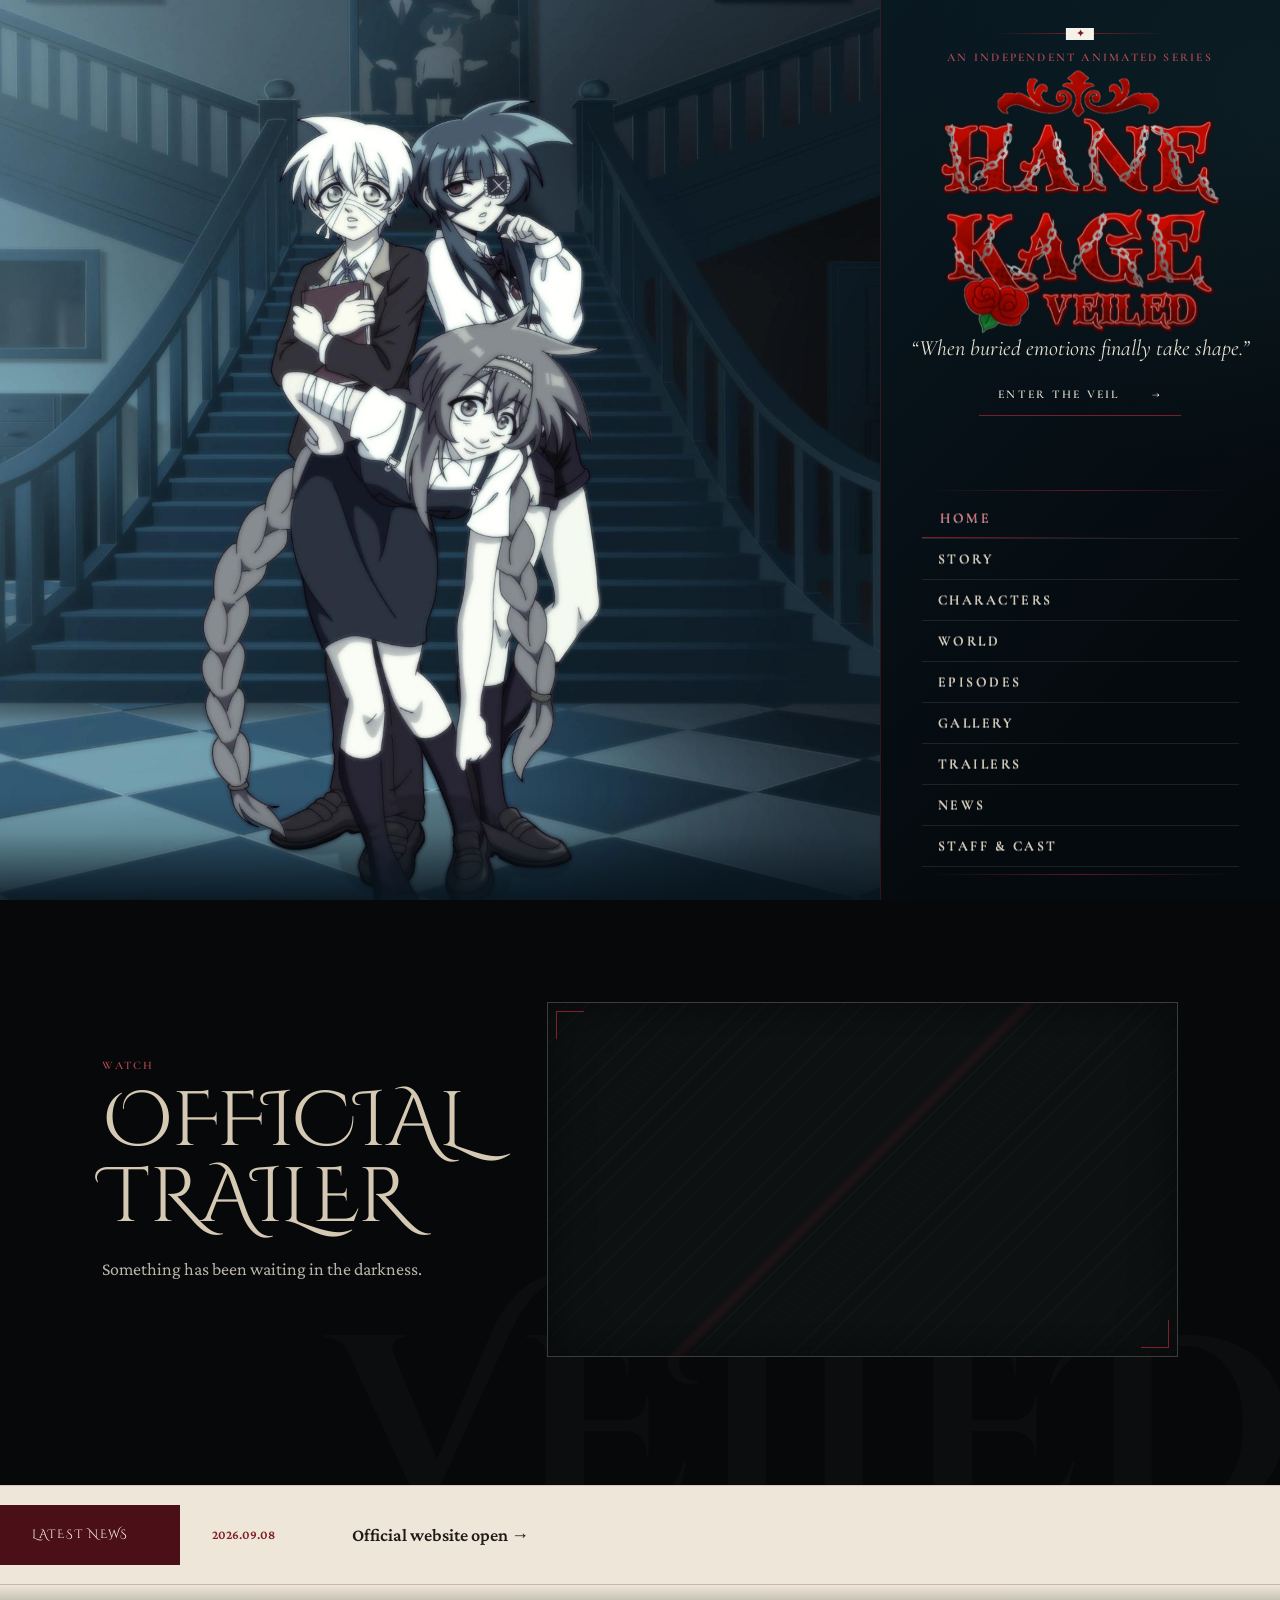
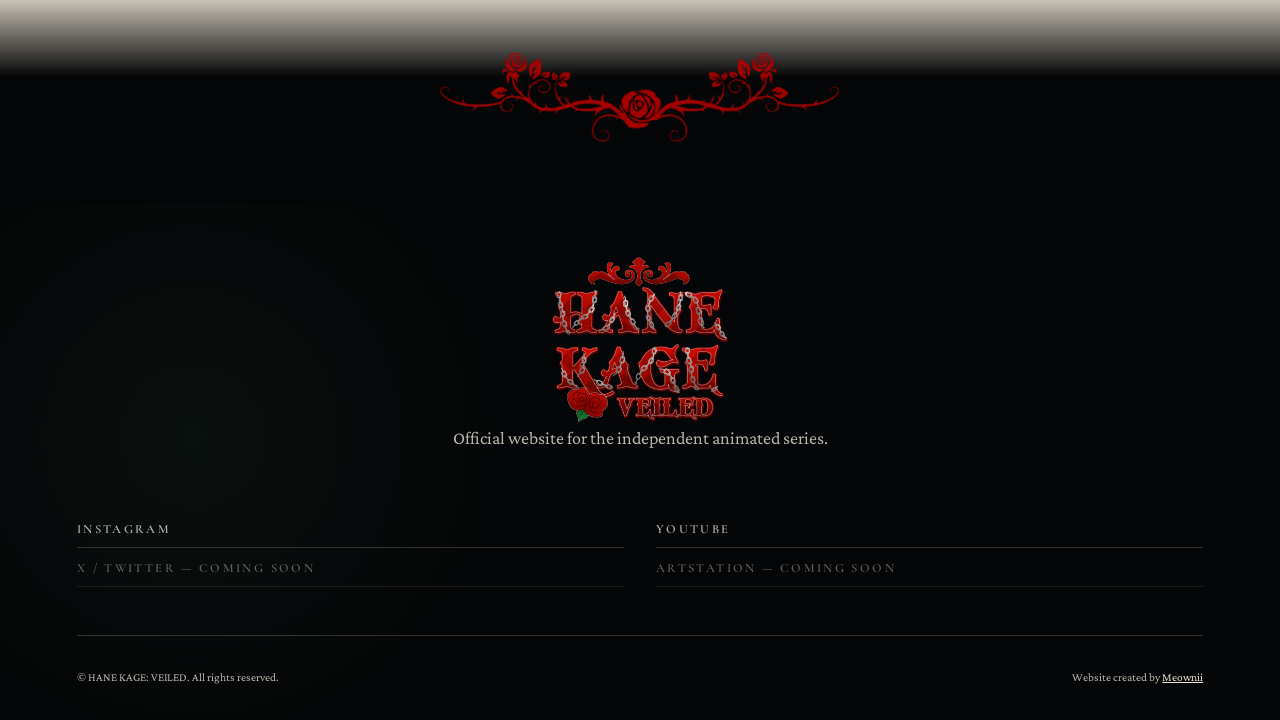
==== commit 3ee851d8: "Add files via upload" ====
--- a/index.html
+++ b/index.html
@@ -11,7 +11,7 @@
   <link rel="preconnect" href="https://fonts.googleapis.com">
   <link rel="preconnect" href="https://fonts.gstatic.com" crossorigin>
   <link href="https://fonts.googleapis.com/css2?family=Cinzel+Decorative:wght@400;700&family=Cormorant+Garamond:ital,wght@0,400;0,500;0,600;1,400;1,500&family=Crimson+Pro:ital,wght@0,400;0,500;0,600;1,400&display=swap" rel="stylesheet">
-  <link rel="stylesheet" href="css/style.css?v=20260919-mobile-gallery-v9">
+  <link rel="stylesheet" href="css/style.css?v=20260919-desktop-cover-v10">
   <link rel="stylesheet" href="css/responsive.css?v=20260919-mobile-gallery-v9">
 </head>
 <body class="home-page">
@@ -57,7 +57,10 @@
       </div>
 
       <div class="hero__visual" aria-label="Hane Kage: Veiled key visual">
-        <img class="hero__keyvisual" src="images/home/home-cover.png" alt="Hane, Aishi and Seal inside the Kage Mansion" fetchpriority="high">
+        <picture>
+          <source media="(min-width: 1200px)" srcset="images/home/home-cover-desktop.jpg">
+          <img class="hero__keyvisual" src="images/home/home-cover.png" alt="Hane, Aishi and Seal inside the Kage Mansion" fetchpriority="high">
+        </picture>
       </div>
 
     </section>
--- a/css/style.css
+++ b/css/style.css
@@ -1546,7 +1546,7 @@
 /* HOME ART — large desktop presentation with a soft dark lower fade. */
 @media (min-width: 981px) {
   .home-page {
-    --home-hero-height: max(105svh, clamp(1080px, 88vw, 1600px));
+    --home-hero-height: max(100svh, clamp(820px, 65vw, 1150px));
     --home-side-panel: clamp(400px, 27vw, 470px);
   }
 
@@ -1561,10 +1561,9 @@
 
   .home-page .hero__keyvisual {
     z-index: 1;
-    object-fit: contain;
-    object-position: left center;
-    transform: scale(1.065);
-    transform-origin: left center;
+    object-fit: cover;
+    object-position: center;
+    transform: none;
   }
 
   .home-page .hero__visual::after {
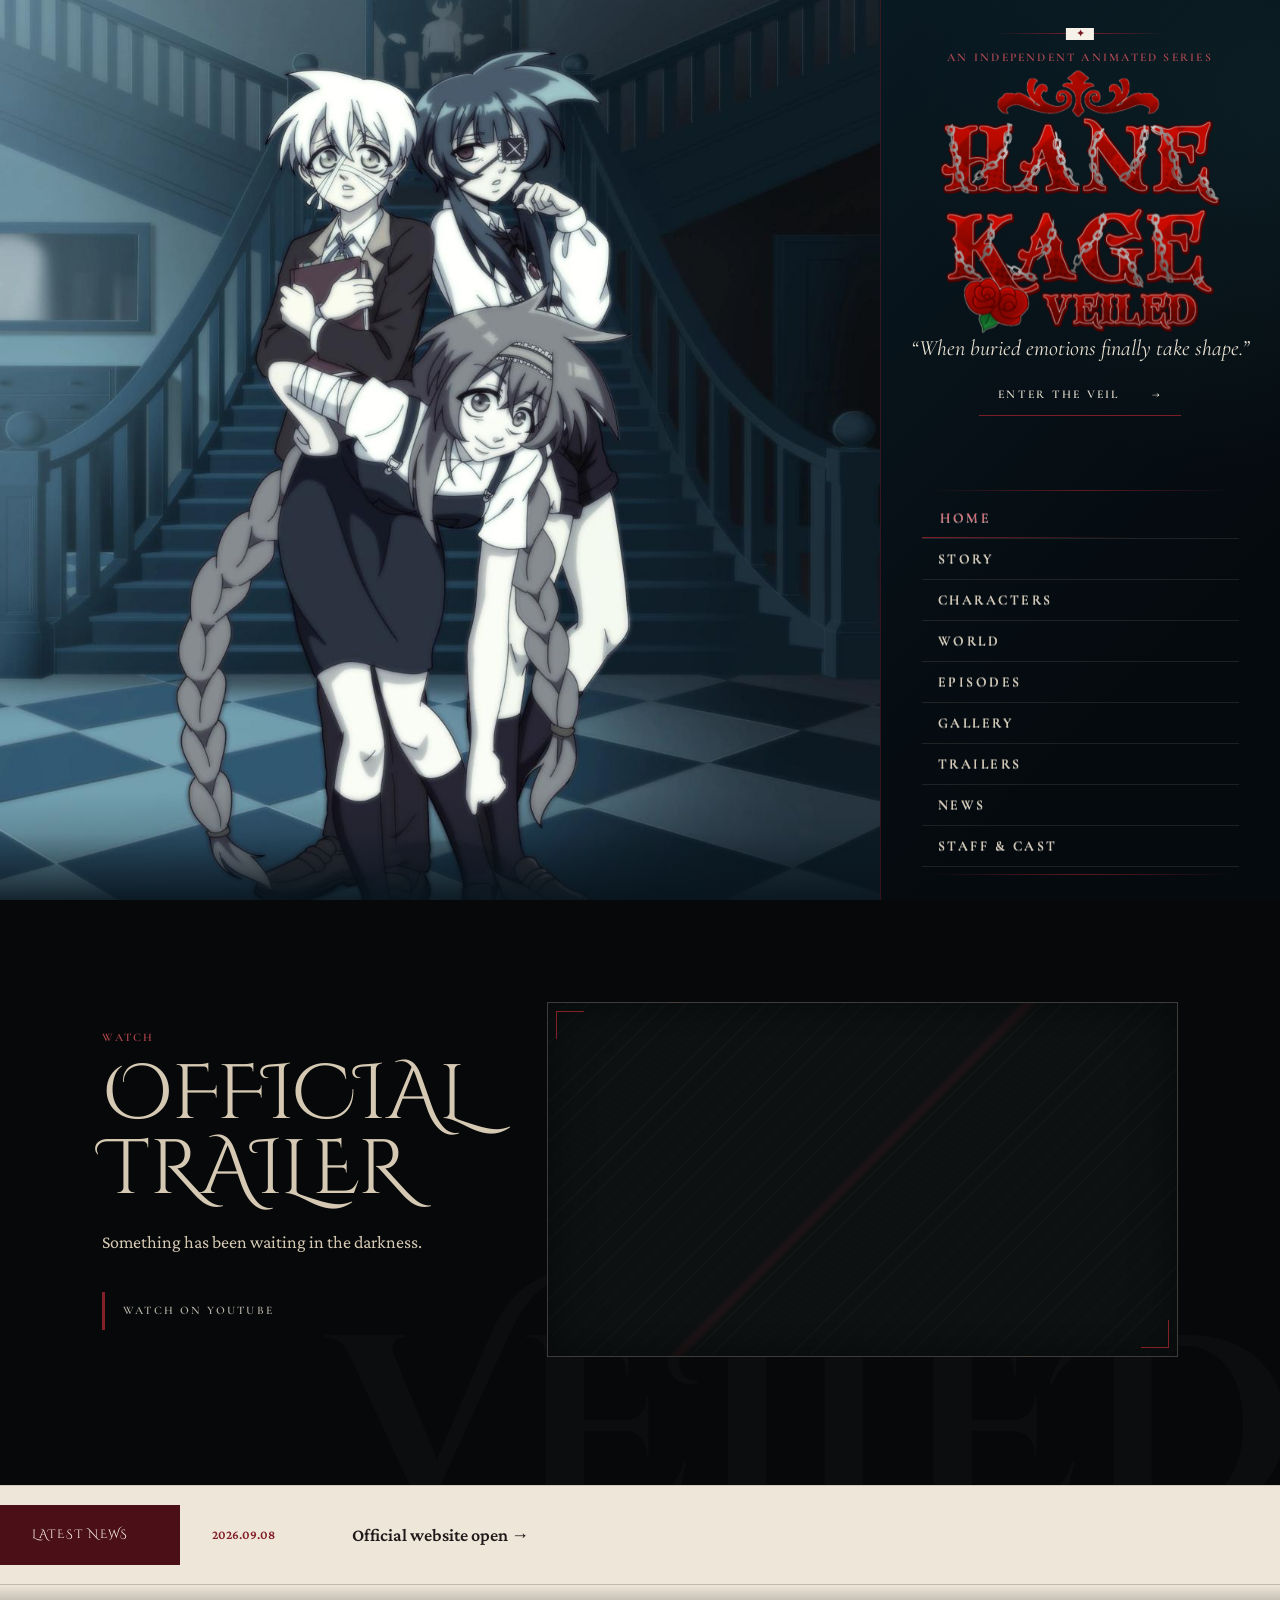
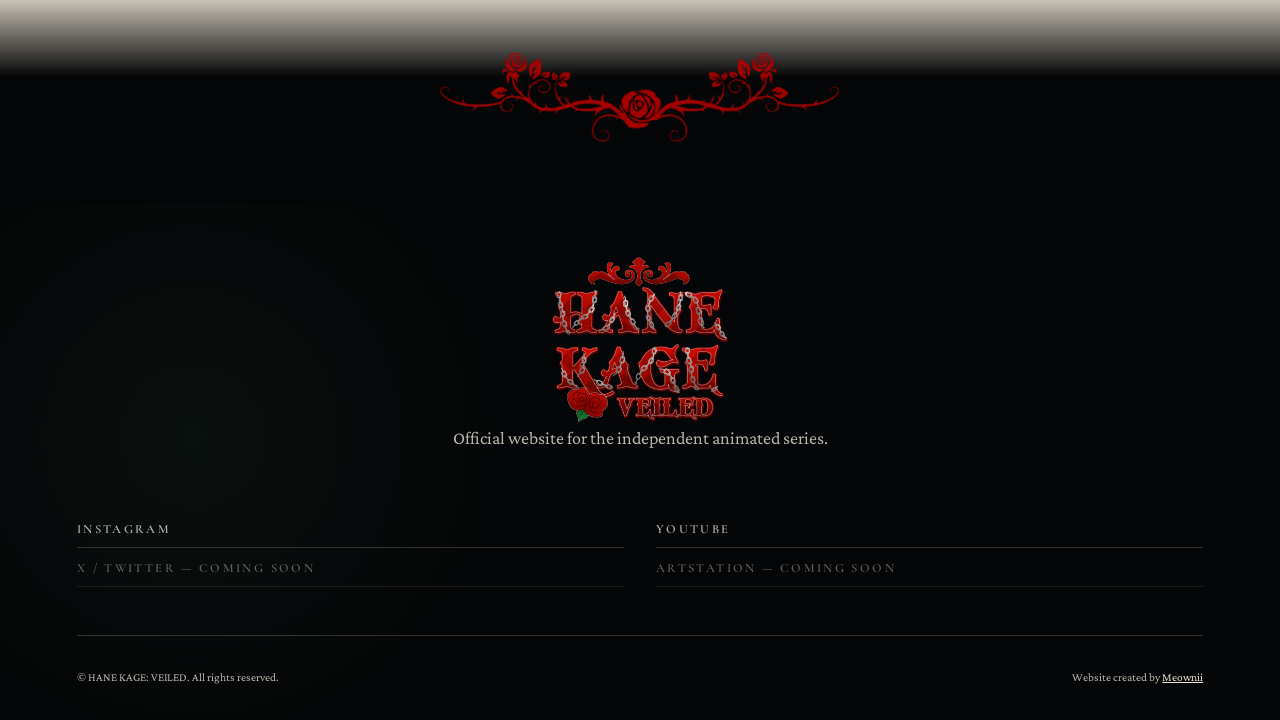
==== commit 4c0263ee: "Add files via upload" ====
--- a/index.html
+++ b/index.html
@@ -58,7 +58,7 @@
 
       <div class="hero__visual" aria-label="Hane Kage: Veiled key visual">
         <picture>
-          <source media="(min-width: 1200px)" srcset="images/home/home-cover-desktop.jpg">
+          <source media="(min-width: 1200px)" srcset="images/home/home-cover-desktop.jpg?v=20260919-cover-v11">
           <img class="hero__keyvisual" src="images/home/home-cover.png" alt="Hane, Aishi and Seal inside the Kage Mansion" fetchpriority="high">
         </picture>
       </div>
@@ -73,6 +73,7 @@
         <p class="eyebrow">Watch</p>
         <h2 id="homeTrailerTitle">Official Trailer</h2>
         <p>Something has been waiting in the darkness.</p>
+        <a class="ornament-button" href="https://youtu.be/P8-jnPetMYs?si=Wj8KlohcG8zUuPF5" target="_blank" rel="noopener noreferrer">Watch on YouTube</a>
       </div>
       <div class="trailer-poster">
         <!-- OFFICIAL TRAILER: replace only the video ID in the URL to update it later. -->
